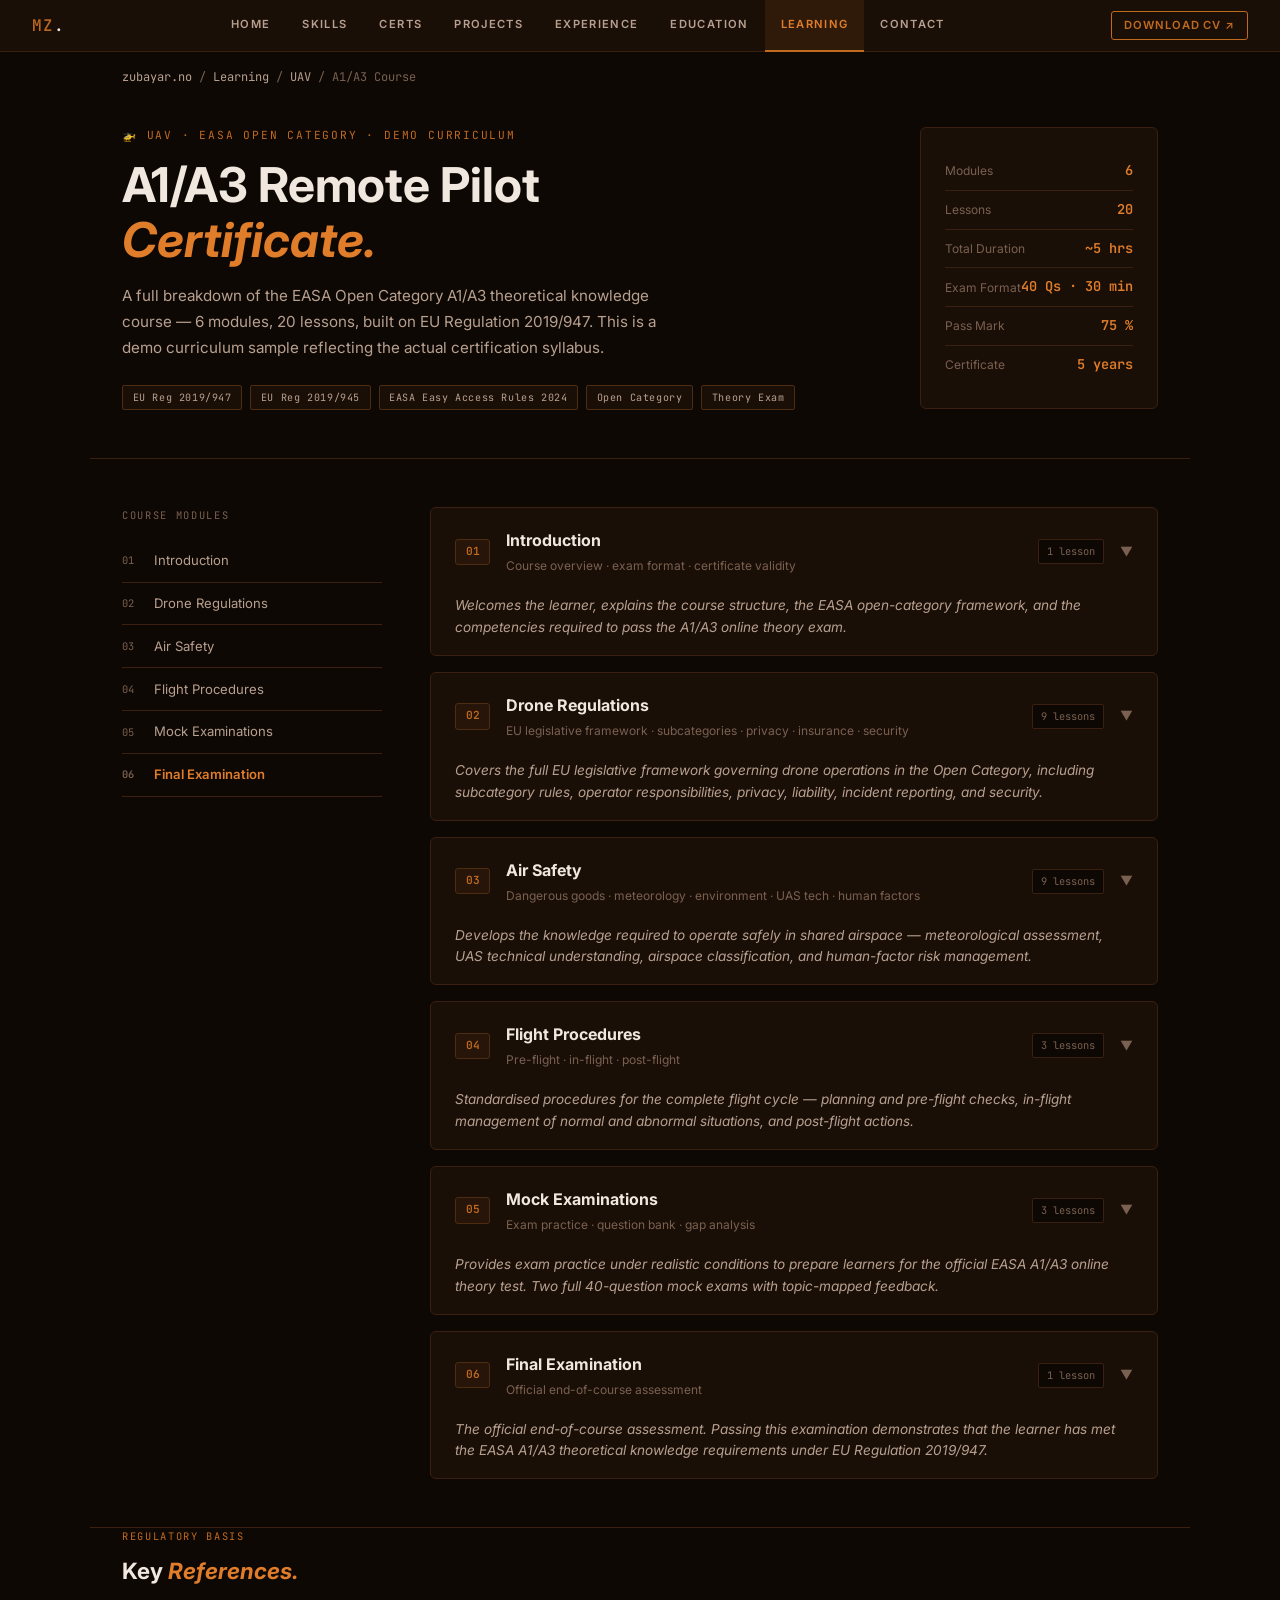
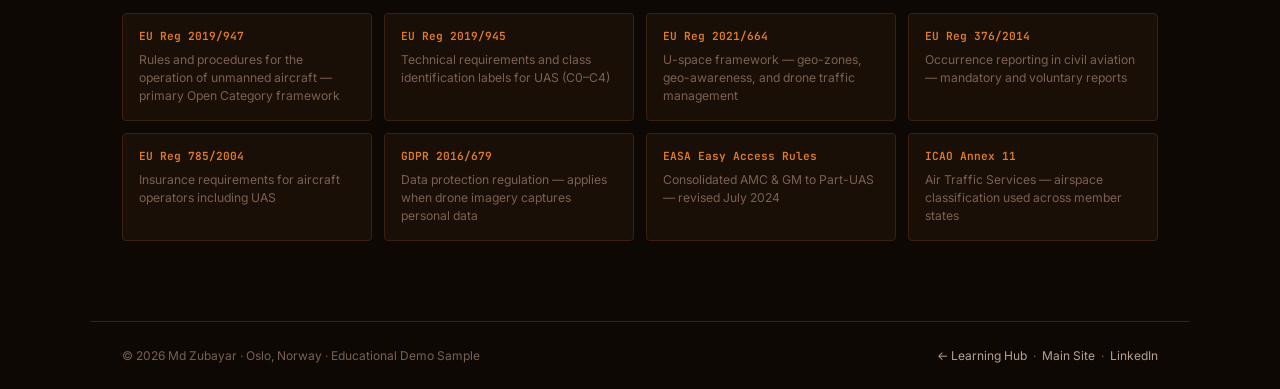
==== learning/uav/a1-a3.html @ a2f6da01 "Add Learning section with EASA A1/A3 UAV curriculum - learning/index.html: Learning hub with UAV, Si" ====
<!DOCTYPE html>
<html lang="en">
<head>
  <meta charset="UTF-8" />
  <meta name="viewport" content="width=device-width, initial-scale=1.0" />
  <title>EASA A1/A3 Course — UAV Learning | Md Zubayar</title>
  <meta name="description" content="Full EASA Open Category A1/A3 Remote Pilot Certificate course curriculum — 6 modules, 20 lessons, based on EU Regulation 2019/947." />
  <link rel="preconnect" href="https://fonts.googleapis.com" />
  <link rel="preconnect" href="https://fonts.gstatic.com" crossorigin />
  <link href="https://fonts.googleapis.com/css2?family=Inter:wght@300;400;500;600;700&family=JetBrains+Mono:wght@400;500&display=swap" rel="stylesheet" />
  <style>
    *, *::before, *::after { box-sizing: border-box; margin: 0; padding: 0; }
    :root {
      --bg:        #0e0804;
      --bg2:       #1a0f07;
      --bg3:       #261508;
      --border:    #3a2010;
      --border2:   #4d2c12;
      --accent:    #c06a20;
      --accent2:   #e07d2a;
      --accent3:   #f0a050;
      --text:      #f0e8df;
      --text2:     #b8a090;
      --text3:     #7a6050;
      --green:     #5a9a5a;
      --blue:      #4a80c0;
      --mono:      'JetBrains Mono', monospace;
      --sans:      'Inter', sans-serif;
    }
    html { scroll-behavior: smooth; }
    body { font-family: var(--sans); background: var(--bg); color: var(--text); line-height: 1.6; -webkit-font-smoothing: antialiased; }
    a { color: inherit; text-decoration: none; }
    ::-webkit-scrollbar { width: 6px; }
    ::-webkit-scrollbar-track { background: var(--bg); }
    ::-webkit-scrollbar-thumb { background: var(--border2); border-radius: 3px; }

    /* ── Nav ── */
    nav {
      position: sticky; top: 0; z-index: 100;
      background: var(--bg2); border-bottom: 1px solid var(--border);
      display: flex; align-items: center; justify-content: space-between;
      padding: 0 2rem; height: 52px;
    }
    .nav-logo { font-family: var(--mono); font-weight: 500; font-size: 1rem; color: var(--text); letter-spacing: 0.05em; }
    .nav-logo span { color: var(--accent); }
    .nav-links { display: flex; gap: 0; list-style: none; height: 100%; }
    .nav-links a {
      display: flex; align-items: center; height: 52px; padding: 0 1rem;
      font-size: 0.7rem; font-weight: 600; letter-spacing: 0.12em; text-transform: uppercase;
      color: var(--text2); border-bottom: 2px solid transparent;
      transition: color .2s, border-color .2s, background .2s;
    }
    .nav-links a:hover { color: var(--text); background: var(--bg3); }
    .nav-links a.active { color: var(--accent2); background: rgba(192,106,32,.12); border-bottom-color: var(--accent); }
    .nav-cv {
      font-size: 0.7rem; font-weight: 600; letter-spacing: 0.08em; text-transform: uppercase;
      color: var(--accent); border: 1px solid var(--accent); padding: 0.3rem 0.75rem; border-radius: 3px;
      transition: background .2s, color .2s;
    }
    .nav-cv:hover { background: var(--accent); color: var(--bg); }

    /* ── Breadcrumb ── */
    .breadcrumb {
      max-width: 1100px; margin: 0 auto;
      padding: 1rem 2rem 0;
      font-size: 0.75rem; color: var(--text3);
      font-family: var(--mono);
    }
    .breadcrumb a { color: var(--text2); transition: color .2s; }
    .breadcrumb a:hover { color: var(--accent2); }
    .breadcrumb span { color: var(--text3); }

    /* ── Hero ── */
    .hero {
      max-width: 1100px; margin: 0 auto;
      padding: 2.5rem 2rem 3rem;
      display: grid; grid-template-columns: 1fr auto; gap: 2rem; align-items: start;
    }
    @media (max-width: 720px) { .hero { grid-template-columns: 1fr; } }
    .hero-eyebrow {
      font-family: var(--mono); font-size: 0.7rem; letter-spacing: 0.16em;
      text-transform: uppercase; color: var(--accent); margin-bottom: 0.75rem;
    }
    .hero h1 {
      font-size: clamp(1.8rem, 4vw, 3rem); font-weight: 700; line-height: 1.15;
      color: var(--text); margin-bottom: 1rem;
    }
    .hero h1 em { font-style: italic; color: var(--accent2); }
    .hero-desc { font-size: 0.95rem; color: var(--text2); line-height: 1.7; max-width: 540px; margin-bottom: 1.5rem; }
    .hero-chips { display: flex; flex-wrap: wrap; gap: 0.5rem; }
    .chip {
      font-family: var(--mono); font-size: 0.63rem; letter-spacing: 0.06em;
      padding: 0.22rem 0.6rem; border-radius: 2px;
      border: 1px solid var(--border2); color: var(--text2); background: var(--bg2);
    }

    /* Stats card */
    .stats-card {
      background: var(--bg2); border: 1px solid var(--border);
      border-radius: 6px; padding: 1.5rem;
      min-width: 200px;
    }
    .stat-row { display: flex; justify-content: space-between; align-items: center; padding: 0.5rem 0; border-bottom: 1px solid var(--border); }
    .stat-row:last-child { border-bottom: none; }
    .stat-label { font-size: 0.75rem; color: var(--text3); }
    .stat-val { font-family: var(--mono); font-size: 0.85rem; font-weight: 600; color: var(--accent2); }

    /* ── Divider ── */
    .divider { max-width: 1100px; margin: 0 auto; height: 1px; background: var(--border); }

    /* ── Layout ── */
    .page-body {
      max-width: 1100px; margin: 0 auto;
      padding: 3rem 2rem;
      display: grid; grid-template-columns: 260px 1fr; gap: 3rem; align-items: start;
    }
    @media (max-width: 900px) { .page-body { grid-template-columns: 1fr; } }

    /* ── Sidebar ── */
    .sidebar { position: sticky; top: 70px; }
    .sidebar-title { font-family: var(--mono); font-size: 0.65rem; letter-spacing: 0.16em; text-transform: uppercase; color: var(--text3); margin-bottom: 1rem; }
    .sidebar-nav { list-style: none; }
    .sidebar-nav li { border-bottom: 1px solid var(--border); }
    .sidebar-nav a {
      display: flex; align-items: center; gap: 0.6rem;
      padding: 0.65rem 0; font-size: 0.82rem; color: var(--text2);
      transition: color .2s; cursor: pointer;
    }
    .sidebar-nav a:hover, .sidebar-nav a.active { color: var(--accent2); }
    .sidebar-nav a.active { font-weight: 600; }
    .sidebar-num { font-family: var(--mono); font-size: 0.65rem; color: var(--text3); min-width: 1.4rem; }

    /* ── Main content ── */
    .module-list { display: flex; flex-direction: column; gap: 1rem; }

    /* Module accordion */
    .module {
      background: var(--bg2); border: 1px solid var(--border); border-radius: 6px; overflow: hidden;
    }
    .module-header {
      display: flex; align-items: center; gap: 1rem;
      padding: 1.25rem 1.5rem; cursor: pointer;
      transition: background .2s;
      user-select: none;
    }
    .module-header:hover { background: var(--bg3); }
    .module-num {
      font-family: var(--mono); font-size: 0.7rem; font-weight: 600;
      background: var(--bg3); border: 1px solid var(--border2);
      color: var(--accent); padding: 0.2rem 0.5rem; border-radius: 3px; min-width: 2.2rem; text-align: center;
    }
    .module-title-wrap { flex: 1; }
    .module-title { font-size: 1rem; font-weight: 700; color: var(--text); }
    .module-sub { font-size: 0.75rem; color: var(--text3); margin-top: 0.15rem; }
    .module-lesson-count {
      font-family: var(--mono); font-size: 0.65rem; color: var(--text3);
      background: var(--bg); border: 1px solid var(--border); padding: 0.2rem 0.5rem; border-radius: 2px;
    }
    .module-chevron {
      font-size: 0.8rem; color: var(--text3); transition: transform .3s; flex-shrink: 0;
    }
    .module.open .module-chevron { transform: rotate(180deg); }

    .module-overview {
      padding: 0 1.5rem 1rem;
      font-size: 0.85rem; color: var(--text2); line-height: 1.6;
      font-style: italic;
    }

    /* Lesson list inside module */
    .lessons { display: none; flex-direction: column; gap: 0; }
    .module.open .lessons { display: flex; }

    .lesson {
      border-top: 1px solid var(--border);
      cursor: pointer;
    }
    .lesson-header {
      display: flex; align-items: center; gap: 1rem;
      padding: 0.9rem 1.5rem; transition: background .2s;
    }
    .lesson-header:hover { background: var(--bg3); }
    .lesson-num { font-family: var(--mono); font-size: 0.7rem; color: var(--text3); min-width: 2.5rem; }
    .lesson-title-wrap { flex: 1; }
    .lesson-title { font-size: 0.9rem; font-weight: 600; color: var(--text); }
    .lesson-type { font-size: 0.72rem; color: var(--text3); margin-top: 0.1rem; }
    .lesson-dur { font-family: var(--mono); font-size: 0.7rem; color: var(--text3); }
    .lesson-chevron { font-size: 0.7rem; color: var(--text3); transition: transform .3s; }
    .lesson.open .lesson-chevron { transform: rotate(180deg); }

    /* Lesson detail panel */
    .lesson-detail { display: none; padding: 0 1.5rem 1.25rem 5rem; background: var(--bg); }
    .lesson.open .lesson-detail { display: block; }

    .detail-grid { display: grid; grid-template-columns: 1fr 1fr; gap: 1rem; }
    @media (max-width: 620px) { .detail-grid { grid-template-columns: 1fr; } }

    .detail-block {
      background: var(--bg2); border: 1px solid var(--border); border-radius: 4px; padding: 1rem 1.25rem;
    }
    .detail-block.full { grid-column: 1 / -1; }
    .detail-label {
      font-family: var(--mono); font-size: 0.63rem; letter-spacing: 0.12em; text-transform: uppercase;
      color: var(--accent); margin-bottom: 0.6rem;
    }
    .detail-block ul { list-style: none; padding: 0; }
    .detail-block ul li {
      font-size: 0.82rem; color: var(--text2); padding: 0.2rem 0;
      padding-left: 0.9rem; position: relative;
    }
    .detail-block ul li::before { content: '›'; position: absolute; left: 0; color: var(--accent); }
    .detail-block p { font-size: 0.82rem; color: var(--text2); line-height: 1.6; }
    .detail-block .ref { font-family: var(--mono); font-size: 0.72rem; color: var(--text3); line-height: 1.5; }
    .note-block {
      background: rgba(192,106,32,.07); border: 1px solid rgba(192,106,32,.2);
    }
    .note-block .detail-label { color: var(--accent3); }

    /* ── Progress bar ── */
    .progress-section { padding: 2rem 2rem 0; max-width: 1100px; margin: 0 auto; }
    .prog-label { font-family: var(--mono); font-size: 0.65rem; letter-spacing: 0.12em; text-transform: uppercase; color: var(--text3); margin-bottom: 0.5rem; }
    .prog-bar { height: 3px; background: var(--border); border-radius: 2px; overflow: hidden; }
    .prog-fill { height: 100%; background: linear-gradient(90deg, var(--accent), var(--accent3)); border-radius: 2px; transition: width .4s; }

    /* ── Reg ref section ── */
    .reg-section { max-width: 1100px; margin: 0 auto; padding: 0 2rem 3rem; }
    .reg-grid { display: grid; grid-template-columns: repeat(auto-fill, minmax(220px, 1fr)); gap: 0.75rem; margin-top: 1.5rem; }
    .reg-card {
      background: var(--bg2); border: 1px solid var(--border); border-radius: 4px; padding: 0.9rem 1rem;
    }
    .reg-name { font-family: var(--mono); font-size: 0.7rem; font-weight: 600; color: var(--accent2); margin-bottom: 0.3rem; }
    .reg-desc { font-size: 0.76rem; color: var(--text3); line-height: 1.5; }

    .eyebrow { font-family: var(--mono); font-size: 0.65rem; letter-spacing: 0.16em; text-transform: uppercase; color: var(--accent); margin-bottom: 0.5rem; }
    .sec-title { font-size: 1.4rem; font-weight: 700; color: var(--text); margin-bottom: 1rem; }
    .sec-title em { font-style: italic; color: var(--accent2); }

    /* ── Footer ── */
    footer {
      border-top: 1px solid var(--border); max-width: 1100px; margin: 2rem auto 0;
      padding: 1.5rem 2rem; display: flex; align-items: center; justify-content: space-between;
      flex-wrap: wrap; gap: 0.75rem; font-size: 0.75rem; color: var(--text3);
    }
    footer a { color: var(--text2); transition: color .2s; }
    footer a:hover { color: var(--accent2); }
    @media (max-width: 720px) { .nav-links { display: none; } .page-body { padding: 2rem 1.25rem; } }
  </style>
</head>
<body>

<!-- ── Nav ── -->
<nav>
  <a href="https://zubayar.no" class="nav-logo"><span>MZ</span>.</a>
  <ul class="nav-links">
    <li><a href="https://zubayar.no/#home">Home</a></li>
    <li><a href="https://zubayar.no/#skills">Skills</a></li>
    <li><a href="https://zubayar.no/#certs">Certs</a></li>
    <li><a href="https://zubayar.no/#projects">Projects</a></li>
    <li><a href="https://zubayar.no/#experience">Experience</a></li>
    <li><a href="https://zubayar.no/#education">Education</a></li>
    <li><a href="/learning/" class="active">Learning</a></li>
    <li><a href="https://zubayar.no/#contact">Contact</a></li>
  </ul>
  <a href="https://zubayar.no/assets/docs/Muhammad_Zubayar_CV.pdf" class="nav-cv" target="_blank">Download CV ↗</a>
</nav>

<!-- ── Breadcrumb ── -->
<div class="breadcrumb">
  <a href="https://zubayar.no">zubayar.no</a>
  <span> / </span><a href="/learning/">Learning</a>
  <span> / </span><a href="/learning/uav/">UAV</a>
  <span> / A1/A3 Course</span>
</div>

<!-- ── Hero ── -->
<div class="hero">
  <div>
    <p class="hero-eyebrow">🚁 UAV · EASA Open Category · Demo Curriculum</p>
    <h1>A1/A3 Remote Pilot<br><em>Certificate.</em></h1>
    <p class="hero-desc">
      A full breakdown of the EASA Open Category A1/A3 theoretical knowledge course —
      6 modules, 20 lessons, built on EU Regulation 2019/947.
      This is a demo curriculum sample reflecting the actual certification syllabus.
    </p>
    <div class="hero-chips">
      <span class="chip">EU Reg 2019/947</span>
      <span class="chip">EU Reg 2019/945</span>
      <span class="chip">EASA Easy Access Rules 2024</span>
      <span class="chip">Open Category</span>
      <span class="chip">Theory Exam</span>
    </div>
  </div>
  <div class="stats-card">
    <div class="stat-row"><span class="stat-label">Modules</span><span class="stat-val">6</span></div>
    <div class="stat-row"><span class="stat-label">Lessons</span><span class="stat-val">20</span></div>
    <div class="stat-row"><span class="stat-label">Total Duration</span><span class="stat-val">~5 hrs</span></div>
    <div class="stat-row"><span class="stat-label">Exam Format</span><span class="stat-val">40 Qs · 30 min</span></div>
    <div class="stat-row"><span class="stat-label">Pass Mark</span><span class="stat-val">75 %</span></div>
    <div class="stat-row"><span class="stat-label">Certificate</span><span class="stat-val">5 years</span></div>
  </div>
</div>

<div class="divider"></div>

<!-- ── Body ── -->
<div class="page-body">

  <!-- Sidebar -->
  <aside class="sidebar">
    <p class="sidebar-title">Course Modules</p>
    <ul class="sidebar-nav" id="sidebarNav">
      <li><a onclick="scrollToModule('m1')"><span class="sidebar-num">01</span>Introduction</a></li>
      <li><a onclick="scrollToModule('m2')"><span class="sidebar-num">02</span>Drone Regulations</a></li>
      <li><a onclick="scrollToModule('m3')"><span class="sidebar-num">03</span>Air Safety</a></li>
      <li><a onclick="scrollToModule('m4')"><span class="sidebar-num">04</span>Flight Procedures</a></li>
      <li><a onclick="scrollToModule('m5')"><span class="sidebar-num">05</span>Mock Examinations</a></li>
      <li><a onclick="scrollToModule('m6')"><span class="sidebar-num">06</span>Final Examination</a></li>
    </ul>
  </aside>

  <!-- Main -->
  <main>
    <div class="module-list" id="moduleList">

      <!-- ── Module 1 ── -->
      <div class="module" id="m1">
        <div class="module-header" onclick="toggleModule(this)">
          <span class="module-num">01</span>
          <div class="module-title-wrap">
            <div class="module-title">Introduction</div>
            <div class="module-sub">Course overview · exam format · certificate validity</div>
          </div>
          <span class="module-lesson-count">1 lesson</span>
          <span class="module-chevron">▼</span>
        </div>
        <p class="module-overview">Welcomes the learner, explains the course structure, the EASA open-category framework, and the competencies required to pass the A1/A3 online theory exam.</p>
        <div class="lessons">
          <!-- Lesson 1.1 -->
          <div class="lesson">
            <div class="lesson-header" onclick="toggleLesson(this)">
              <span class="lesson-num">1.1</span>
              <div class="lesson-title-wrap">
                <div class="lesson-title">Welcome &amp; Course Overview</div>
                <div class="lesson-type">Video Lecture</div>
              </div>
              <span class="lesson-dur">~4 min</span>
              <span class="lesson-chevron">▼</span>
            </div>
            <div class="lesson-detail">
              <div class="detail-grid">
                <div class="detail-block">
                  <p class="detail-label">Learning Objectives</p>
                  <ul>
                    <li>Understand the purpose and scope of the EASA A1/A3 certificate</li>
                    <li>Navigate the course structure and know what to expect in each module</li>
                    <li>Identify the final online theory exam requirements (minimum 75% pass mark)</li>
                  </ul>
                </div>
                <div class="detail-block">
                  <p class="detail-label">Key Topics</p>
                  <ul>
                    <li>What is EASA and why does it regulate drones?</li>
                    <li>The three UAS operation categories: Open, Specific, Certified</li>
                    <li>Where the A1/A3 certificate fits within the Open Category</li>
                    <li>Exam format: 40 MCQ, 30 min, 75% required</li>
                    <li>Certificate validity: 5 years</li>
                  </ul>
                </div>
                <div class="detail-block full">
                  <p class="detail-label">EASA Reference</p>
                  <p class="ref">EU Regulation 2019/947 – Part UAS.OPEN.020 · EASA Easy Access Rules for UAS (Rev. July 2024)</p>
                </div>
                <div class="detail-block note-block full">
                  <p class="detail-label">Instructor Notes</p>
                  <p>Keep this segment motivational. Remind students that the exam is online and self-paced. Encourage them to attempt the mock exams before the final.</p>
                </div>
              </div>
            </div>
          </div>
        </div>
      </div>

      <!-- ── Module 2 ── -->
      <div class="module" id="m2">
        <div class="module-header" onclick="toggleModule(this)">
          <span class="module-num">02</span>
          <div class="module-title-wrap">
            <div class="module-title">Drone Regulations</div>
            <div class="module-sub">EU legislative framework · subcategories · privacy · insurance · security</div>
          </div>
          <span class="module-lesson-count">9 lessons</span>
          <span class="module-chevron">▼</span>
        </div>
        <p class="module-overview">Covers the full EU legislative framework governing drone operations in the Open Category, including subcategory rules, operator responsibilities, privacy, liability, incident reporting, and security.</p>
        <div class="lessons">

          <div class="lesson">
            <div class="lesson-header" onclick="toggleLesson(this)">
              <span class="lesson-num">2.1</span>
              <div class="lesson-title-wrap"><div class="lesson-title">Creation of Regulations</div><div class="lesson-type">Video Lecture</div></div>
              <span class="lesson-dur">~5 min</span><span class="lesson-chevron">▼</span>
            </div>
            <div class="lesson-detail">
              <div class="detail-grid">
                <div class="detail-block"><p class="detail-label">Learning Objectives</p><ul><li>Explain why a harmonised EU drone regulatory framework was introduced</li><li>Identify the primary regulations and their entry-into-force dates</li><li>Distinguish between EU-level regulation and national NAA rules</li></ul></div>
                <div class="detail-block"><p class="detail-label">Key Topics</p><ul><li>History of drone incidents that prompted EASA regulation</li><li>EU Regulation 2019/947 (operations) and 2019/945 (class marks)</li><li>Transition periods and the 2024 applicable requirements update</li><li>Role of National Competent Authorities</li><li>Key definitions: UAS, UA, remote pilot, operator</li></ul></div>
                <div class="detail-block full"><p class="detail-label">EASA Reference</p><p class="ref">EU Reg 2019/947 Art. 1–3 · EU Reg 2019/945 Art. 1–4 · EASA Easy Access Rules (July 2024)</p></div>
                <div class="detail-block note-block full"><p class="detail-label">Instructor Notes</p><p>Use a timeline graphic to illustrate the regulatory milestones from 2019 to 2024. Clarify that member states may add stricter local rules on top of EASA minimums.</p></div>
              </div>
            </div>
          </div>

          <div class="lesson">
            <div class="lesson-header" onclick="toggleLesson(this)">
              <span class="lesson-num">2.2</span>
              <div class="lesson-title-wrap"><div class="lesson-title">Open Category &amp; Subcategories</div><div class="lesson-type">Video Lecture + Interactive Quiz</div></div>
              <span class="lesson-dur">~11 min</span><span class="lesson-chevron">▼</span>
            </div>
            <div class="lesson-detail">
              <div class="detail-grid">
                <div class="detail-block"><p class="detail-label">Learning Objectives</p><ul><li>Define the Open Category and state its max weight and altitude limits</li><li>Differentiate between subcategories A1, A2, and A3</li><li>Match UAS class marks (C0–C4) to each subcategory</li></ul></div>
                <div class="detail-block"><p class="detail-label">Key Topics</p><ul><li>MTOM ≤ 25 kg · altitude ≤ 120 m AGL</li><li>VLOS requirement (~500 m horizontal)</li><li>A1: C0/C1 — may overfly uninvolved persons</li><li>A2: C2 — 30 m (or 5 m low-speed) from people</li><li>A3: C2/C3/C4 — ≥150 m from populated areas</li><li>Legacy & privately built aircraft rules</li><li>Operator registration requirements</li></ul></div>
                <div class="detail-block full"><p class="detail-label">EASA Reference</p><p class="ref">EU Reg 2019/947 – UAS.OPEN.010, .020, .030, .040 · EU Reg 2019/945 Annexes</p></div>
                <div class="detail-block note-block full"><p class="detail-label">Instructor Notes</p><p>Most examined topic. Use a decision-tree diagram for subcategory selection. Include scenario-based quiz questions. Learners often confuse subcategory with class mark — address directly.</p></div>
              </div>
            </div>
          </div>

          <div class="lesson">
            <div class="lesson-header" onclick="toggleLesson(this)">
              <span class="lesson-num">2.3</span>
              <div class="lesson-title-wrap"><div class="lesson-title">Aircraft Without Class Marking</div><div class="lesson-type">Video Lecture</div></div>
              <span class="lesson-dur">~2 min</span><span class="lesson-chevron">▼</span>
            </div>
            <div class="lesson-detail">
              <div class="detail-grid">
                <div class="detail-block"><p class="detail-label">Key Topics</p><ul><li>Legacy (grandfathered) aircraft: purchased before 1 Jan 2024</li><li>Privately built UAS rules by weight</li><li>No CE class mark required — but operational conditions still apply</li><li>Compliance declaration via national registration portal</li></ul></div>
                <div class="detail-block note-block"><p class="detail-label">Instructor Notes</p><p>Many learners own a legacy drone. Clarify these aircraft are fully legal but the pilot must know which subcategory conditions apply by weight.</p></div>
              </div>
            </div>
          </div>

          <div class="lesson">
            <div class="lesson-header" onclick="toggleLesson(this)">
              <span class="lesson-num">2.4</span>
              <div class="lesson-title-wrap"><div class="lesson-title">Open A1 &amp; A3 Requirements in Detail</div><div class="lesson-type">Reference Summary</div></div>
              <span class="lesson-dur">~1 min</span><span class="lesson-chevron">▼</span>
            </div>
            <div class="lesson-detail">
              <div class="detail-grid">
                <div class="detail-block"><p class="detail-label">Key Topics</p><ul><li>A1: may overfly uninvolved persons — never over assemblies</li><li>A3: 150 m safe distance from built-up areas</li><li>Minimum age: 16 years (12 with supervision in some states)</li><li>Online A1/A3 training + theory exam mandatory</li><li>Operator registration + registration number displayed on drone</li></ul></div>
                <div class="detail-block note-block"><p class="detail-label">Instructor Notes</p><p>Summarise as a quick-reference checklist. Clarify 'operator registration' vs 'drone registration' — a common source of confusion.</p></div>
              </div>
            </div>
          </div>

          <div class="lesson">
            <div class="lesson-header" onclick="toggleLesson(this)">
              <span class="lesson-num">2.5</span>
              <div class="lesson-title-wrap"><div class="lesson-title">Responsibilities of Remote Pilot &amp; Operator</div><div class="lesson-type">Video Lecture</div></div>
              <span class="lesson-dur">~7 min</span><span class="lesson-chevron">▼</span>
            </div>
            <div class="lesson-detail">
              <div class="detail-grid">
                <div class="detail-block"><p class="detail-label">Learning Objectives</p><ul><li>Distinguish operator responsibilities from remote pilot responsibilities</li><li>List pre-flight and in-flight obligations from the regulation</li><li>Identify what constitutes a lawful refusal to fly</li></ul></div>
                <div class="detail-block"><p class="detail-label">Key Topics</p><ul><li>Operator: registration, insurance, SOPs, geo-awareness</li><li>Remote pilot: fitness, manual familiarity, pre-flight checks, VLOS</li><li>Duty of care to uninvolved persons and property</li><li>No flying under alcohol or psychoactive substances</li><li>Right and duty to abandon an unsafe flight</li></ul></div>
                <div class="detail-block full"><p class="detail-label">EASA Reference</p><p class="ref">EU Reg 2019/947 – UAS.OPEN.060, UAS.OPEN.070 · AMC1 UAS.OPEN.060</p></div>
                <div class="detail-block note-block full"><p class="detail-label">Instructor Notes</p><p>Use real-world vignette scenarios. Ask: 'You arrive on site and a temporary restriction has just been issued — what do you do?' Reinforce the pilot's authority to refuse unsafe flights.</p></div>
              </div>
            </div>
          </div>

          <div class="lesson">
            <div class="lesson-header" onclick="toggleLesson(this)">
              <span class="lesson-num">2.6</span>
              <div class="lesson-title-wrap"><div class="lesson-title">Privacy &amp; Data Protection</div><div class="lesson-type">Video Lecture</div></div>
              <span class="lesson-dur">~4 min</span><span class="lesson-chevron">▼</span>
            </div>
            <div class="lesson-detail">
              <div class="detail-grid">
                <div class="detail-block"><p class="detail-label">Key Topics</p><ul><li>GDPR applicability to aerial imaging (faces, plates, properties)</li><li>Lawful basis: consent, legitimate interest, public task</li><li>Privacy by design: minimise, encrypt, delete</li><li>Data subject rights: access, erasure</li><li>National variations and DPA guidance</li></ul></div>
                <div class="detail-block note-block"><p class="detail-label">Instructor Notes</p><p>Provide a practical checklist: inform → minimise → secure → delete. Use a relatable scenario (wedding photographer drone). GDPR fines are real.</p></div>
              </div>
            </div>
          </div>

          <div class="lesson">
            <div class="lesson-header" onclick="toggleLesson(this)">
              <span class="lesson-num">2.7</span>
              <div class="lesson-title-wrap"><div class="lesson-title">Liability &amp; Insurance</div><div class="lesson-type">Reference Summary</div></div>
              <span class="lesson-dur">~1 min</span><span class="lesson-chevron">▼</span>
            </div>
            <div class="lesson-detail">
              <div class="detail-grid">
                <div class="detail-block"><p class="detail-label">Key Topics</p><ul><li>EU Reg 785/2004: third-party liability mandatory for operators</li><li>Cover: bodily injury, property damage</li><li>Minimum cover varies by MTOM</li><li>Household/contents insurance rarely covers drone liability</li></ul></div>
                <div class="detail-block note-block"><p class="detail-label">Instructor Notes</p><p>Stress that most recreational pilots underestimate this requirement. A specialist drone insurance policy is typically needed.</p></div>
              </div>
            </div>
          </div>

          <div class="lesson">
            <div class="lesson-header" onclick="toggleLesson(this)">
              <span class="lesson-num">2.8</span>
              <div class="lesson-title-wrap"><div class="lesson-title">Incident &amp; Accident Reporting</div><div class="lesson-type">Video Lecture</div></div>
              <span class="lesson-dur">~2 min</span><span class="lesson-chevron">▼</span>
            </div>
            <div class="lesson-detail">
              <div class="detail-grid">
                <div class="detail-block"><p class="detail-label">Key Topics</p><ul><li>EU Reg 376/2014: mandatory vs voluntary occurrence reports</li><li>Accidents: report to NAA within 72 hours</li><li>Voluntary near-miss reporting and just-culture principles</li><li>ECCAIRS database and safety lessons sharing</li></ul></div>
                <div class="detail-block note-block"><p class="detail-label">Instructor Notes</p><p>Reassure students: voluntary reporting is protected by just-culture. Show the national reporting portal URL for the learner's country.</p></div>
              </div>
            </div>
          </div>

          <div class="lesson">
            <div class="lesson-header" onclick="toggleLesson(this)">
              <span class="lesson-num">2.9</span>
              <div class="lesson-title-wrap"><div class="lesson-title">Security</div><div class="lesson-type">Video Lecture</div></div>
              <span class="lesson-dur">~2 min</span><span class="lesson-chevron">▼</span>
            </div>
            <div class="lesson-detail">
              <div class="detail-grid">
                <div class="detail-block"><p class="detail-label">Key Topics</p><ul><li>Drone misuse risks: surveillance, contraband, airspace collision</li><li>Remote ID broadcast requirement</li><li>Geo-awareness and geo-fencing compliance</li><li>Sensitive areas: airports, military, critical infrastructure</li><li>Reporting suspicious use of drones</li></ul></div>
                <div class="detail-block note-block"><p class="detail-label">Instructor Notes</p><p>Link to the liability lesson: a stolen drone used maliciously can still expose the registered operator to legal risk.</p></div>
              </div>
            </div>
          </div>

        </div><!-- /lessons -->
      </div><!-- /module 2 -->

      <!-- ── Module 3 ── -->
      <div class="module" id="m3">
        <div class="module-header" onclick="toggleModule(this)">
          <span class="module-num">03</span>
          <div class="module-title-wrap">
            <div class="module-title">Air Safety</div>
            <div class="module-sub">Dangerous goods · meteorology · environment · UAS tech · human factors</div>
          </div>
          <span class="module-lesson-count">9 lessons</span>
          <span class="module-chevron">▼</span>
        </div>
        <p class="module-overview">Develops the knowledge required to operate safely in shared airspace — meteorological assessment, UAS technical understanding, airspace classification, and human-factor risk management.</p>
        <div class="lessons">

          <div class="lesson"><div class="lesson-header" onclick="toggleLesson(this)"><span class="lesson-num">3.1</span><div class="lesson-title-wrap"><div class="lesson-title">Dangerous Goods</div><div class="lesson-type">Video Lecture</div></div><span class="lesson-dur">~3 min</span><span class="lesson-chevron">▼</span></div>
          <div class="lesson-detail"><div class="detail-grid"><div class="detail-block"><p class="detail-label">Key Topics</p><ul><li>ICAO Dangerous Goods: LiPo as Class 9 hazmat</li><li>Safe storage voltage (3.8 V/cell), thermal runaway risks</li><li>Transport rules: hand-luggage LiPo limits on aircraft</li><li>Payload considerations: sprayers, drop systems</li><li>Disposal: approved recycling centres only</li></ul></div><div class="detail-block note-block"><p class="detail-label">Instructor Notes</p><p>Use a LiPo fire video to reinforce safe handling. Provide a battery storage checklist as a downloadable resource.</p></div></div></div></div>

          <div class="lesson"><div class="lesson-header" onclick="toggleLesson(this)"><span class="lesson-num">3.2</span><div class="lesson-title-wrap"><div class="lesson-title">Meteorology for Drone Pilots</div><div class="lesson-type">Video Lecture + Quiz</div></div><span class="lesson-dur">~10 min</span><span class="lesson-chevron">▼</span></div>
          <div class="lesson-detail"><div class="detail-grid"><div class="detail-block"><p class="detail-label">Learning Objectives</p><ul><li>Read a basic weather forecast and assess its flight implications</li><li>Identify meteorological hazards that ground a flight</li><li>Interpret wind speed using the Beaufort scale</li></ul></div><div class="detail-block"><p class="detail-label">Key Topics</p><ul><li>Wind: speed, gusts, wind shear, turbulence</li><li>Beaufort scale (consumer drones: Beaufort 4–5 max)</li><li>Temperature effects on battery (below 0 °C / above 40 °C)</li><li>Fog, mist, cloud ceilings and VLOS reduction</li><li>Density altitude: high temp + high altitude = reduced lift</li><li>Micro-weather: urban canyons, coastal thermals</li><li>Sources: METAR, TAF, UAV Forecast, Windy</li></ul></div><div class="detail-block note-block full"><p class="detail-label">Instructor Notes</p><p>Heavily examined area. Use animated weather maps. Include a METAR interpretation exercise for go/no-go decision. Mention seasonal hazards: frost, summer convection.</p></div></div></div></div>

          <div class="lesson"><div class="lesson-header" onclick="toggleLesson(this)"><span class="lesson-num">3.3</span><div class="lesson-title-wrap"><div class="lesson-title">Environment &amp; Nature</div><div class="lesson-type">Video Lecture</div></div><span class="lesson-dur">~7 min</span><span class="lesson-chevron">▼</span></div>
          <div class="lesson-detail"><div class="detail-grid"><div class="detail-block"><p class="detail-label">Key Topics</p><ul><li>Wildlife disturbance: nesting birds, marine mammals, livestock</li><li>Protected areas: Natura 2000, national parks, SSSI</li><li>Noise pollution and community impact</li><li>Leave No Trace principles for drone pilots</li><li>Positive environmental uses: surveys, disaster response</li></ul></div><div class="detail-block note-block"><p class="detail-label">Instructor Notes</p><p>Balance restrictions with positive environmental use cases. Encourage pre-flight research on local nature designations.</p></div></div></div></div>

          <div class="lesson"><div class="lesson-header" onclick="toggleLesson(this)"><span class="lesson-num">3.4</span><div class="lesson-title-wrap"><div class="lesson-title">UAS Technical Knowledge – Part 1: Aircraft Systems</div><div class="lesson-type">Video Lecture</div></div><span class="lesson-dur">~10 min</span><span class="lesson-chevron">▼</span></div>
          <div class="lesson-detail"><div class="detail-grid"><div class="detail-block"><p class="detail-label">Key Topics</p><ul><li>Multirotor configurations: quad/hex/octo and redundancy</li><li>ESCs, brushless motors, propellers</li><li>Flight controller: IMU, barometer, GPS, magnetometer</li><li>GNSS: GPS, GLONASS, BeiDou — multipath errors</li><li>RTH and failsafe behaviours</li></ul></div><div class="detail-block note-block"><p class="detail-label">Instructor Notes</p><p>Use an exploded-view diagram of a consumer multirotor. Link sensor knowledge to pre-flight checks (compass calibration, GPS lock count).</p></div></div></div></div>

          <div class="lesson"><div class="lesson-header" onclick="toggleLesson(this)"><span class="lesson-num">3.5</span><div class="lesson-title-wrap"><div class="lesson-title">UAS Technical Knowledge – Part 2: Power &amp; Communication</div><div class="lesson-type">Video Lecture</div></div><span class="lesson-dur">~11 min</span><span class="lesson-chevron">▼</span></div>
          <div class="lesson-detail"><div class="detail-grid"><div class="detail-block"><p class="detail-label">Key Topics</p><ul><li>LiPo: cell voltage, capacity (mAh), C-rating</li><li>SoC vs SoH · cycle counting · temperature management</li><li>Safe battery level for RTH: ~30 % SoC</li><li>RC link: 2.4 GHz / 5.8 GHz, interference sources</li><li>Signal loss failsafe: RTH, hover, or land</li><li>Electromagnetic interference near power infrastructure</li></ul></div><div class="detail-block note-block"><p class="detail-label">Instructor Notes</p><p>Demonstrate a battery voltage checker. Provide a battery log template. Flying with a degraded battery is a common cause of flyaways.</p></div></div></div></div>

          <div class="lesson"><div class="lesson-header" onclick="toggleLesson(this)"><span class="lesson-num">3.6</span><div class="lesson-title-wrap"><div class="lesson-title">UAS Technical Knowledge – Part 3: Performance &amp; Limitations</div><div class="lesson-type">Video Lecture + Quiz</div></div><span class="lesson-dur">~12 min</span><span class="lesson-chevron">▼</span></div>
          <div class="lesson-detail"><div class="detail-grid"><div class="detail-block"><p class="detail-label">Key Topics</p><ul><li>Payload and wind effects on endurance</li><li>Cold reduces battery capacity by up to 30 %</li><li>Obstacle avoidance: ultrasonic, stereo vision, ToF — blind spots</li><li>Maintenance: propeller inspection, motor bearings, firmware</li><li>End-of-life indicators: cracks, vibration, swelling</li></ul></div><div class="detail-block note-block"><p class="detail-label">Instructor Notes</p><p>Worked example: 30 min rated drone, 2 °C, 20 km/h headwind, gimbal payload — what is the realistic endurance? Walk through the calculation step-by-step.</p></div></div></div></div>

          <div class="lesson"><div class="lesson-header" onclick="toggleLesson(this)"><span class="lesson-num">3.7</span><div class="lesson-title-wrap"><div class="lesson-title">Flying Over People</div><div class="lesson-type">Video Lecture</div></div><span class="lesson-dur">~4 min</span><span class="lesson-chevron">▼</span></div>
          <div class="lesson-detail"><div class="detail-grid"><div class="detail-block"><p class="detail-label">Key Topics</p><ul><li>Definition: uninvolved person vs participant</li><li>Assembly of people: density prevents escape</li><li>A1 C0/C1: may overfly — never directly above head</li><li>A2: 30 m lateral (5 m low-speed mode)</li><li>A3: 150 m from all populated areas</li><li>Kinetic energy: KE = ½mv² — why mass and speed both matter</li></ul></div><div class="detail-block note-block"><p class="detail-label">Instructor Notes</p><p>Use kinetic energy figures: a 250 g drone at 10 m/s carries ~12.5 J — comparable to a cricket ball. Subcategory choice must reflect the environment before take-off.</p></div></div></div></div>

          <div class="lesson"><div class="lesson-header" onclick="toggleLesson(this)"><span class="lesson-num">3.8</span><div class="lesson-title-wrap"><div class="lesson-title">Airspace Classification &amp; Risks</div><div class="lesson-type">Video Lecture</div></div><span class="lesson-dur">~3 min</span><span class="lesson-chevron">▼</span></div>
          <div class="lesson-detail"><div class="detail-grid"><div class="detail-block"><p class="detail-label">Key Topics</p><ul><li>ICAO airspace classes A–G</li><li>CTR, TMA, ATZ — when permission is required</li><li>Restricted, Prohibited, Danger areas — hard no-fly</li><li>NOTAMs and Temporary Restricted Areas</li><li>Geo-zones: EU Reg 2021/664 (U-space)</li><li>Apps: Drone Assist, Airmap, DJI FlySafe</li><li>Drone pilots give way to all manned aircraft</li></ul></div><div class="detail-block note-block"><p class="detail-label">Instructor Notes</p><p>Practical exercise: have students look up the airspace around their home address using a national geo-awareness tool before the next lesson.</p></div></div></div></div>

          <div class="lesson"><div class="lesson-header" onclick="toggleLesson(this)"><span class="lesson-num">3.9</span><div class="lesson-title-wrap"><div class="lesson-title">Limitations of Human Factors</div><div class="lesson-type">Video Lecture</div></div><span class="lesson-dur">~6 min</span><span class="lesson-chevron">▼</span></div>
          <div class="lesson-detail"><div class="detail-grid"><div class="detail-block"><p class="detail-label">Learning Objectives</p><ul><li>Identify human-factor threats most linked to UAS incidents</li><li>Apply IMSAFE and PAVE checklists to personal readiness</li></ul></div><div class="detail-block"><p class="detail-label">Key Topics</p><ul><li>SHELL model: Software, Hardware, Environment, Liveware</li><li>Situational awareness loss as leading incident precursor</li><li>Get-home-itis, mission pressure, fatigue, stress</li><li>IMSAFE: Illness · Medication · Stress · Alcohol · Fatigue · Emotion</li><li>PAVE: Pilot · Aircraft · enVironment · External pressures</li><li>CRM adapted for two-person drone operations</li></ul></div><div class="detail-block note-block full"><p class="detail-label">Instructor Notes</p><p>Use a short anonymised accident report to illustrate how human factors chain together. IMSAFE is frequently examined — students must recall all six items.</p></div></div></div></div>

        </div>
      </div><!-- /module 3 -->

      <!-- ── Module 4 ── -->
      <div class="module" id="m4">
        <div class="module-header" onclick="toggleModule(this)">
          <span class="module-num">04</span>
          <div class="module-title-wrap">
            <div class="module-title">Flight Procedures</div>
            <div class="module-sub">Pre-flight · in-flight · post-flight</div>
          </div>
          <span class="module-lesson-count">3 lessons</span>
          <span class="module-chevron">▼</span>
        </div>
        <p class="module-overview">Standardised procedures for the complete flight cycle — planning and pre-flight checks, in-flight management of normal and abnormal situations, and post-flight actions.</p>
        <div class="lessons">

          <div class="lesson"><div class="lesson-header" onclick="toggleLesson(this)"><span class="lesson-num">4.1</span><div class="lesson-title-wrap"><div class="lesson-title">Pre-Flight Planning &amp; Checks</div><div class="lesson-type">Video Lecture + Demonstration</div></div><span class="lesson-dur">~6 min</span><span class="lesson-chevron">▼</span></div>
          <div class="lesson-detail"><div class="detail-grid"><div class="detail-block"><p class="detail-label">Key Topics</p><ul><li>Airspace check: geo-zone, NOTAM, ATC permission if required</li><li>Weather assessment: wind, gusts, visibility, temperature</li><li>Drone inspection: propellers, motors, structural integrity</li><li>Battery check: SoC ≥ 80 %, no swelling, voltage per cell</li><li>GPS lock ≥ 8 satellites · compass calibration on new site</li><li>Emergency plan: identify landing zones, brief second crew</li><li>Documentation: operator ID displayed, certificate accessible</li></ul></div><div class="detail-block note-block"><p class="detail-label">Instructor Notes</p><p>Provide a downloadable printable pre-flight checklist PDF. Run a timed demo of a complete pre-flight in under 5 minutes to show it's practical, not burdensome.</p></div></div></div></div>

          <div class="lesson"><div class="lesson-header" onclick="toggleLesson(this)"><span class="lesson-num">4.2</span><div class="lesson-title-wrap"><div class="lesson-title">In-Flight Procedures</div><div class="lesson-type">Video Lecture</div></div><span class="lesson-dur">~9 min</span><span class="lesson-chevron">▼</span></div>
          <div class="lesson-detail"><div class="detail-grid"><div class="detail-block"><p class="detail-label">Key Topics</p><ul><li>VLOS discipline: scanning technique, sun angle, orientation cues</li><li>Altitude management: below 120 m AGL</li><li>Airspace deconfliction: immediate descent if manned aircraft detected</li><li>Signal loss: RTH activation — don't panic</li><li>Low battery: land without delay at nearest safe spot</li><li>GPS degraded / ATTI mode: manual attitude control</li><li>Compass error: land immediately — risk of fly-away</li></ul></div><div class="detail-block note-block"><p class="detail-label">Instructor Notes</p><p>Simulate signal-loss and low-battery scenarios. Reinforce: RTH altitude must be set above the tallest obstacle in the area before take-off.</p></div></div></div></div>

          <div class="lesson"><div class="lesson-header" onclick="toggleLesson(this)"><span class="lesson-num">4.3</span><div class="lesson-title-wrap"><div class="lesson-title">Post-Flight Procedures</div><div class="lesson-type">Video Lecture</div></div><span class="lesson-dur">~3 min</span><span class="lesson-chevron">▼</span></div>
          <div class="lesson-detail"><div class="detail-grid"><div class="detail-block"><p class="detail-label">Key Topics</p><ul><li>Landing: confirm motors stopped before approach</li><li>Battery: cool before charging · log cycle count</li><li>Storage charge: ~3.8 V/cell if not flying within 48 hrs</li><li>Post-flight drone inspection for damage</li><li>Flight log: date, location, duration, serial number</li><li>Charging safety: never unattended — use LiPo-safe bag</li></ul></div><div class="detail-block note-block"><p class="detail-label">Instructor Notes</p><p>Share a real case where a missed post-flight defect caused an incident on the subsequent flight. Post-flight care directly extends drone lifespan.</p></div></div></div></div>

        </div>
      </div>

      <!-- ── Module 5 ── -->
      <div class="module" id="m5">
        <div class="module-header" onclick="toggleModule(this)">
          <span class="module-num">05</span>
          <div class="module-title-wrap">
            <div class="module-title">Mock Examinations</div>
            <div class="module-sub">Exam practice · question bank · gap analysis</div>
          </div>
          <span class="module-lesson-count">3 lessons</span>
          <span class="module-chevron">▼</span>
        </div>
        <p class="module-overview">Provides exam practice under realistic conditions to prepare learners for the official EASA A1/A3 online theory test. Two full 40-question mock exams with topic-mapped feedback.</p>
        <div class="lessons">

          <div class="lesson"><div class="lesson-header" onclick="toggleLesson(this)"><span class="lesson-num">5.1</span><div class="lesson-title-wrap"><div class="lesson-title">Exam Briefing Video</div><div class="lesson-type">Video Briefing</div></div><span class="lesson-dur">~1 min</span><span class="lesson-chevron">▼</span></div>
          <div class="lesson-detail"><div class="detail-grid"><div class="detail-block"><p class="detail-label">Key Topics</p><ul><li>Format: 40 multiple-choice questions · 30 min · 75 % pass</li><li>Question domain weighting</li><li>Unlimited re-sits via national NAA portal</li><li>Certificate: 5 years validity, tied to operator registration</li><li>Strategy: read each question twice, eliminate wrong answers</li></ul></div><div class="detail-block note-block"><p class="detail-label">Instructor Notes</p><p>Keep reassuring. The exam tests applied knowledge, not pure recall. Remind students it's open to all — even if they've never touched a drone.</p></div></div></div></div>

          <div class="lesson"><div class="lesson-header" onclick="toggleLesson(this)"><span class="lesson-num">5.2</span><div class="lesson-title-wrap"><div class="lesson-title">Mock Examination 1</div><div class="lesson-type">Online Quiz (40 questions)</div></div><span class="lesson-dur">30 min</span><span class="lesson-chevron">▼</span></div>
          <div class="lesson-detail"><div class="detail-grid"><div class="detail-block"><p class="detail-label">Topic Breakdown</p><ul><li>10 Qs — Drone Regulations (subcategories, class marks)</li><li>8 Qs — Airspace &amp; NOTAMs</li><li>8 Qs — Meteorology &amp; Environment</li><li>7 Qs — UAS Technical Knowledge</li><li>4 Qs — Human Factors</li><li>3 Qs — Flight Procedures, Privacy, Insurance, Security</li></ul></div><div class="detail-block note-block"><p class="detail-label">Instructor Notes</p><p>Display score immediately with per-question feedback. Flag questions in error for the Revision Bank. Question weighting mirrors the official EASA AMC.</p></div></div></div></div>

          <div class="lesson"><div class="lesson-header" onclick="toggleLesson(this)"><span class="lesson-num">5.3</span><div class="lesson-title-wrap"><div class="lesson-title">Mock Examination 2</div><div class="lesson-type">Online Quiz (40 questions)</div></div><span class="lesson-dur">30 min</span><span class="lesson-chevron">▼</span></div>
          <div class="lesson-detail"><div class="detail-grid"><div class="detail-block"><p class="detail-label">Key Points</p><ul><li>Full syllabus — randomised from a 200+ question bank</li><li>Scenario-based questions: real operational dilemmas</li><li>Increased difficulty: edge cases and less common regulatory articles</li><li>Target: ≥ 75 % as reliable predictor of final exam readiness</li></ul></div><div class="detail-block note-block"><p class="detail-label">Instructor Notes</p><p>If a learner scores below 75 % on both mocks, generate a personalised revision plan flagging weak domains. Gate access to the Final Examination until ≥ 75 % on at least one mock.</p></div></div></div></div>

        </div>
      </div>

      <!-- ── Module 6 ── -->
      <div class="module" id="m6">
        <div class="module-header" onclick="toggleModule(this)">
          <span class="module-num">06</span>
          <div class="module-title-wrap">
            <div class="module-title">Final Examination</div>
            <div class="module-sub">Official end-of-course assessment</div>
          </div>
          <span class="module-lesson-count">1 lesson</span>
          <span class="module-chevron">▼</span>
        </div>
        <p class="module-overview">The official end-of-course assessment. Passing this examination demonstrates that the learner has met the EASA A1/A3 theoretical knowledge requirements under EU Regulation 2019/947.</p>
        <div class="lessons">

          <div class="lesson"><div class="lesson-header" onclick="toggleLesson(this)"><span class="lesson-num">6.1</span><div class="lesson-title-wrap"><div class="lesson-title">Final Examination</div><div class="lesson-type">Formal Online Examination</div></div><span class="lesson-dur">30 min</span><span class="lesson-chevron">▼</span></div>
          <div class="lesson-detail"><div class="detail-grid"><div class="detail-block"><p class="detail-label">Objectives</p><ul><li>Demonstrate competency across all EASA A1/A3 knowledge domains</li><li>Achieve minimum 75 % score for certificate issuance</li></ul></div><div class="detail-block"><p class="detail-label">Format</p><ul><li>40 questions across all course modules</li><li>Randomised question and answer order</li><li>No revision materials permitted</li><li>Immediate results on completion</li><li>Digital certificate issued upon passing</li><li>Results submitted electronically to national NAA</li></ul></div><div class="detail-block note-block full"><p class="detail-label">Instructor Notes</p><p>Verify learner identity before the exam commences. Store results securely in compliance with GDPR. Unsuccessful candidates receive a gap analysis and may re-attempt after 24 hours.</p></div></div></div></div>

        </div>
      </div>

    </div><!-- /module-list -->
  </main>
</div><!-- /page-body -->

<div class="divider"></div>

<!-- ── Regulatory References ── -->
<div class="reg-section">
  <p class="eyebrow">Regulatory basis</p>
  <h2 class="sec-title">Key <em>References.</em></h2>
  <div class="reg-grid">
    <div class="reg-card"><p class="reg-name">EU Reg 2019/947</p><p class="reg-desc">Rules and procedures for the operation of unmanned aircraft — primary Open Category framework</p></div>
    <div class="reg-card"><p class="reg-name">EU Reg 2019/945</p><p class="reg-desc">Technical requirements and class identification labels for UAS (C0–C4)</p></div>
    <div class="reg-card"><p class="reg-name">EU Reg 2021/664</p><p class="reg-desc">U-space framework — geo-zones, geo-awareness, and drone traffic management</p></div>
    <div class="reg-card"><p class="reg-name">EU Reg 376/2014</p><p class="reg-desc">Occurrence reporting in civil aviation — mandatory and voluntary reports</p></div>
    <div class="reg-card"><p class="reg-name">EU Reg 785/2004</p><p class="reg-desc">Insurance requirements for aircraft operators including UAS</p></div>
    <div class="reg-card"><p class="reg-name">GDPR 2016/679</p><p class="reg-desc">Data protection regulation — applies when drone imagery captures personal data</p></div>
    <div class="reg-card"><p class="reg-name">EASA Easy Access Rules</p><p class="reg-desc">Consolidated AMC &amp; GM to Part-UAS — revised July 2024</p></div>
    <div class="reg-card"><p class="reg-name">ICAO Annex 11</p><p class="reg-desc">Air Traffic Services — airspace classification used across member states</p></div>
  </div>
</div>

<!-- ── Footer ── -->
<footer>
  <span>© 2026 Md Zubayar · Oslo, Norway · Educational Demo Sample</span>
  <span>
    <a href="/learning/">← Learning Hub</a>
    &nbsp;·&nbsp;
    <a href="https://zubayar.no">Main Site</a>
    &nbsp;·&nbsp;
    <a href="https://linkedin.com/in/zubayar" target="_blank">LinkedIn</a>
  </span>
</footer>

<script>
  function toggleModule(header) {
    const module = header.closest('.module');
    module.classList.toggle('open');
  }
  function toggleLesson(header) {
    const lesson = header.closest('.lesson');
    lesson.classList.toggle('open');
  }
  function scrollToModule(id) {
    const el = document.getElementById(id);
    if (!el) return;
    // Open module on click from sidebar
    if (!el.classList.contains('open')) el.classList.add('open');
    const offset = 70;
    const top = el.getBoundingClientRect().top + window.scrollY - offset;
    window.scrollTo({ top, behavior: 'smooth' });
    // Highlight sidebar
    document.querySelectorAll('#sidebarNav a').forEach(a => a.classList.remove('active'));
    event.currentTarget.classList.add('active');
  }

  // Highlight active sidebar item on scroll
  const moduleEls = document.querySelectorAll('.module');
  const sideLinks = document.querySelectorAll('#sidebarNav a');
  const observer = new IntersectionObserver((entries) => {
    entries.forEach(entry => {
      if (entry.isIntersecting) {
        const idx = Array.from(moduleEls).indexOf(entry.target);
        sideLinks.forEach(l => l.classList.remove('active'));
        if (sideLinks[idx]) sideLinks[idx].classList.add('active');
      }
    });
  }, { rootMargin: '-40% 0px -50% 0px' });
  moduleEls.forEach(m => observer.observe(m));
</script>
</body>
</html>
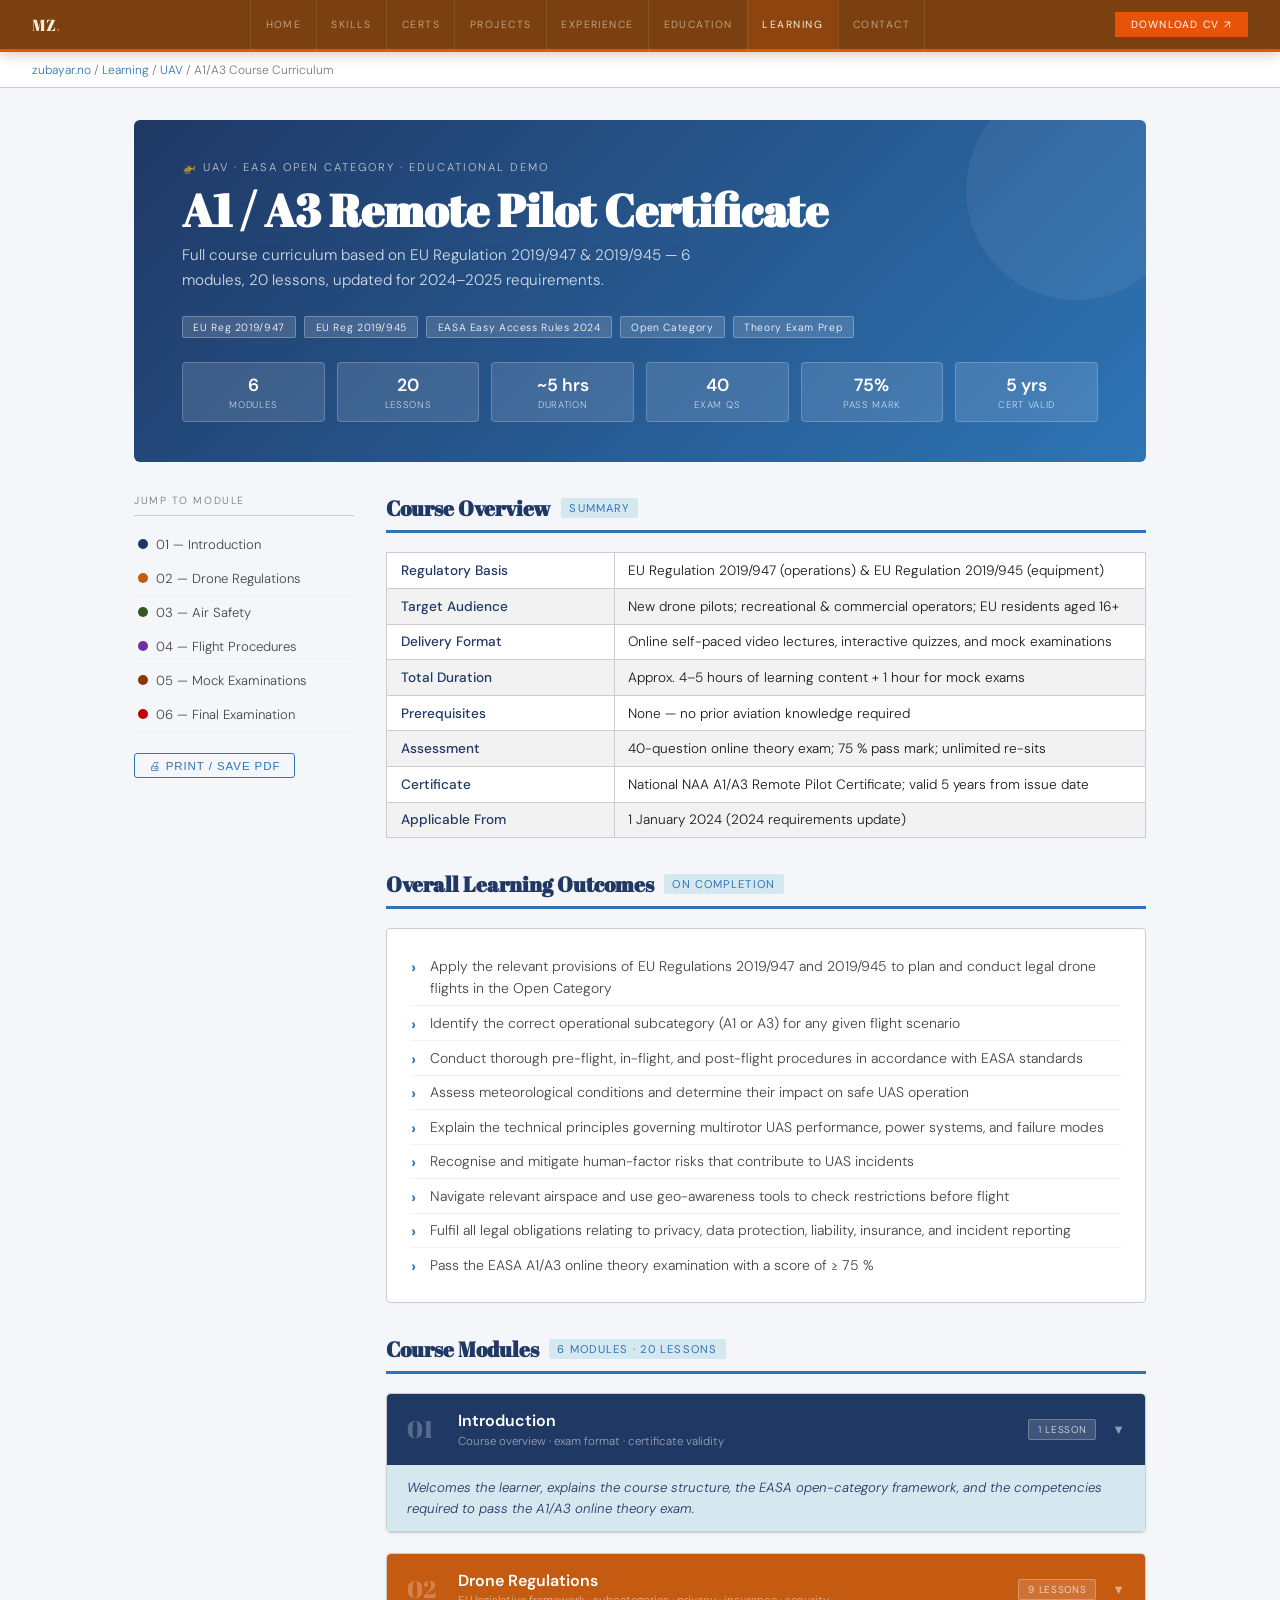
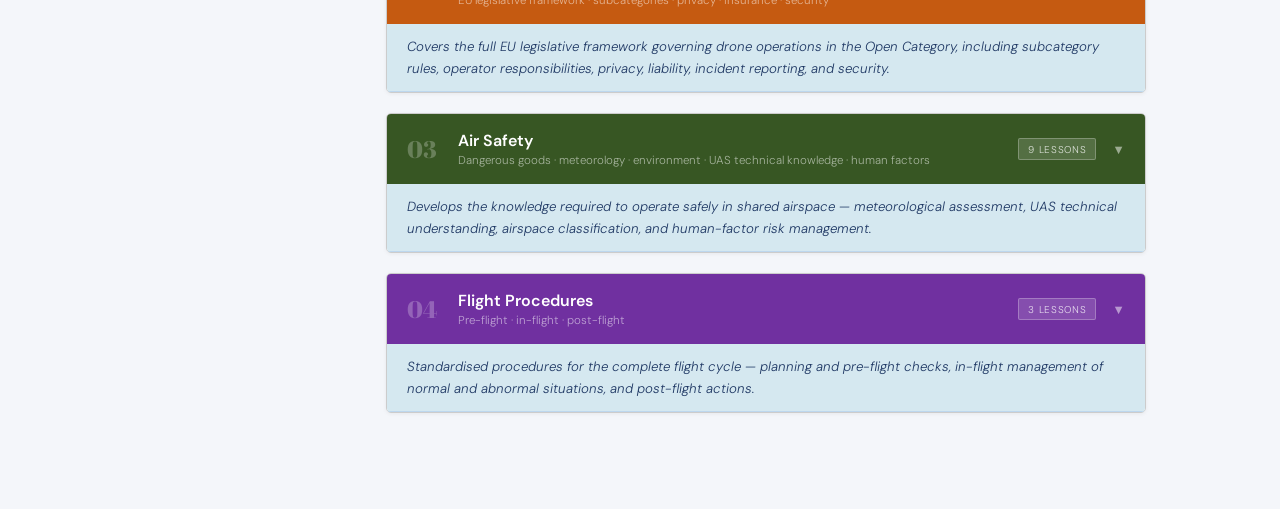
==== commit 281640ec: "Redesign A1/A3 curriculum page with Word doc white/blue theme - Replace dark amber/orange site theme" ====
--- a/learning/uav/a1-a3.html
+++ b/learning/uav/a1-a3.html
@@ -1,258 +1,331 @@
 <!DOCTYPE html>
 <html lang="en">
 <head>
-  <meta charset="UTF-8" />
-  <meta name="viewport" content="width=device-width, initial-scale=1.0" />
-  <title>EASA A1/A3 Course — UAV Learning | Md Zubayar</title>
-  <meta name="description" content="Full EASA Open Category A1/A3 Remote Pilot Certificate course curriculum — 6 modules, 20 lessons, based on EU Regulation 2019/947." />
-  <link rel="preconnect" href="https://fonts.googleapis.com" />
-  <link rel="preconnect" href="https://fonts.gstatic.com" crossorigin />
-  <link href="https://fonts.googleapis.com/css2?family=Inter:wght@300;400;500;600;700&family=JetBrains+Mono:wght@400;500&display=swap" rel="stylesheet" />
+  <meta charset="UTF-8"/>
+  <meta name="viewport" content="width=device-width, initial-scale=1.0"/>
+  <title>EASA A1/A3 Course Curriculum — UAV | Zubayar</title>
+  <meta name="description" content="Full EASA Open Category A1/A3 Remote Pilot Certificate course curriculum — 6 modules, 20 lessons, based on EU Regulation 2019/947."/>
+  <link rel="preconnect" href="https://fonts.googleapis.com"/>
+  <link href="https://fonts.googleapis.com/css2?family=DM+Sans:ital,opsz,wght@0,9..40,300;0,9..40,400;0,9..40,500;0,9..40,600;1,9..40,300&family=Abril+Fatface&display=swap" rel="stylesheet"/>
   <style>
-    *, *::before, *::after { box-sizing: border-box; margin: 0; padding: 0; }
-    :root {
-      --bg:        #0e0804;
-      --bg2:       #1a0f07;
-      --bg3:       #261508;
-      --border:    #3a2010;
-      --border2:   #4d2c12;
-      --accent:    #c06a20;
-      --accent2:   #e07d2a;
-      --accent3:   #f0a050;
-      --text:      #f0e8df;
-      --text2:     #b8a090;
-      --text3:     #7a6050;
-      --green:     #5a9a5a;
-      --blue:      #4a80c0;
-      --mono:      'JetBrains Mono', monospace;
-      --sans:      'Inter', sans-serif;
-    }
-    html { scroll-behavior: smooth; }
-    body { font-family: var(--sans); background: var(--bg); color: var(--text); line-height: 1.6; -webkit-font-smoothing: antialiased; }
-    a { color: inherit; text-decoration: none; }
-    ::-webkit-scrollbar { width: 6px; }
-    ::-webkit-scrollbar-track { background: var(--bg); }
-    ::-webkit-scrollbar-thumb { background: var(--border2); border-radius: 3px; }
-
-    /* ── Nav ── */
-    nav {
-      position: sticky; top: 0; z-index: 100;
-      background: var(--bg2); border-bottom: 1px solid var(--border);
-      display: flex; align-items: center; justify-content: space-between;
-      padding: 0 2rem; height: 52px;
-    }
-    .nav-logo { font-family: var(--mono); font-weight: 500; font-size: 1rem; color: var(--text); letter-spacing: 0.05em; }
-    .nav-logo span { color: var(--accent); }
-    .nav-links { display: flex; gap: 0; list-style: none; height: 100%; }
-    .nav-links a {
-      display: flex; align-items: center; height: 52px; padding: 0 1rem;
-      font-size: 0.7rem; font-weight: 600; letter-spacing: 0.12em; text-transform: uppercase;
-      color: var(--text2); border-bottom: 2px solid transparent;
-      transition: color .2s, border-color .2s, background .2s;
-    }
-    .nav-links a:hover { color: var(--text); background: var(--bg3); }
-    .nav-links a.active { color: var(--accent2); background: rgba(192,106,32,.12); border-bottom-color: var(--accent); }
-    .nav-cv {
-      font-size: 0.7rem; font-weight: 600; letter-spacing: 0.08em; text-transform: uppercase;
-      color: var(--accent); border: 1px solid var(--accent); padding: 0.3rem 0.75rem; border-radius: 3px;
-      transition: background .2s, color .2s;
-    }
-    .nav-cv:hover { background: var(--accent); color: var(--bg); }
+    /* ── Reset ── */
+    *,*::before,*::after{box-sizing:border-box;margin:0;padding:0}
+    :root{
+      /* Site nav colours */
+      --nav-bg:    #7A4010;
+      --nav-brd:   #E8530A;
+      --nav-txt:   rgba(245,237,217,.55);
+      --nav-act:   #F5EDD9;
+      --nav-glow:  rgba(232,83,10,0.18);
+      --orange:    #E8530A;
+      /* Doc theme */
+      --page-bg:   #F4F6FA;
+      --white:     #FFFFFF;
+      --navy:      #1F3864;
+      --blue:      #2E75B6;
+      --blue-lt:   #D5E8F0;
+      --blue-mid:  #BDD7EE;
+      --green-bg:  #E2EFDA;
+      --green-brd: #A9D18E;
+      --yellow-bg: #FFF2CC;
+      --yellow-brd:#FFD966;
+      --grey-bg:   #F2F2F2;
+      --grey-brd:  #D6D6D6;
+      --red-bg:    #FCE4D6;
+      --red-brd:   #F4B183;
+      --text:      #1A1A1A;
+      --text2:     #444444;
+      --text3:     #777777;
+      --brd:       #CCCCCC;
+      --sans:      'DM Sans', sans-serif;
+    }
+    html{scroll-behavior:smooth;}
+    body{font-family:var(--sans);background:var(--page-bg);color:var(--text);-webkit-font-smoothing:antialiased;font-weight:300;}
+    a{color:inherit;text-decoration:none;}
+    ::-webkit-scrollbar{width:6px;}
+    ::-webkit-scrollbar-track{background:#eee;}
+    ::-webkit-scrollbar-thumb{background:#bbb;border-radius:3px;}
+
+    /* ── Site Nav (matches main site style) ── */
+    #topnav{
+      position:sticky;top:0;z-index:200;
+      background:var(--nav-bg);
+      border-bottom:3px solid var(--orange);
+      display:flex;align-items:center;justify-content:space-between;
+      padding:0 2rem;height:52px;
+      box-shadow:0 2px 12px rgba(122,64,16,0.3);
+    }
+    .tn-logo{font-family:'Abril Fatface',serif;font-size:1rem;color:#F5EDD9;letter-spacing:.04em;}
+    .tn-logo span{color:var(--orange);}
+    .tn-links{display:flex;gap:0;list-style:none;height:52px;}
+    .tn-links li a{
+      display:flex;align-items:center;height:52px;padding:0 .9rem;
+      font-size:.65rem;font-weight:400;letter-spacing:.14em;text-transform:uppercase;
+      color:var(--nav-txt);border-left:1px solid rgba(245,237,217,.1);
+      transition:color .2s,background .2s;white-space:nowrap;
+    }
+    .tn-links li:last-child a{border-right:1px solid rgba(245,237,217,.1);}
+    .tn-links li a:hover,.tn-links li a.active{color:var(--nav-act);background:var(--nav-glow);}
+    .tn-cv{
+      font-size:.65rem;font-weight:400;letter-spacing:.12em;text-transform:uppercase;
+      padding:.38rem 1rem;background:var(--orange);color:#fff;
+      border:none;transition:background .2s;white-space:nowrap;
+    }
+    .tn-cv:hover{background:#C44208;}
+    @media(max-width:780px){.tn-links{display:none;}}
 
     /* ── Breadcrumb ── */
-    .breadcrumb {
-      max-width: 1100px; margin: 0 auto;
-      padding: 1rem 2rem 0;
-      font-size: 0.75rem; color: var(--text3);
-      font-family: var(--mono);
-    }
-    .breadcrumb a { color: var(--text2); transition: color .2s; }
-    .breadcrumb a:hover { color: var(--accent2); }
-    .breadcrumb span { color: var(--text3); }
-
-    /* ── Hero ── */
-    .hero {
-      max-width: 1100px; margin: 0 auto;
-      padding: 2.5rem 2rem 3rem;
-      display: grid; grid-template-columns: 1fr auto; gap: 2rem; align-items: start;
-    }
-    @media (max-width: 720px) { .hero { grid-template-columns: 1fr; } }
-    .hero-eyebrow {
-      font-family: var(--mono); font-size: 0.7rem; letter-spacing: 0.16em;
-      text-transform: uppercase; color: var(--accent); margin-bottom: 0.75rem;
-    }
-    .hero h1 {
-      font-size: clamp(1.8rem, 4vw, 3rem); font-weight: 700; line-height: 1.15;
-      color: var(--text); margin-bottom: 1rem;
-    }
-    .hero h1 em { font-style: italic; color: var(--accent2); }
-    .hero-desc { font-size: 0.95rem; color: var(--text2); line-height: 1.7; max-width: 540px; margin-bottom: 1.5rem; }
-    .hero-chips { display: flex; flex-wrap: wrap; gap: 0.5rem; }
-    .chip {
-      font-family: var(--mono); font-size: 0.63rem; letter-spacing: 0.06em;
-      padding: 0.22rem 0.6rem; border-radius: 2px;
-      border: 1px solid var(--border2); color: var(--text2); background: var(--bg2);
-    }
-
-    /* Stats card */
-    .stats-card {
-      background: var(--bg2); border: 1px solid var(--border);
-      border-radius: 6px; padding: 1.5rem;
-      min-width: 200px;
-    }
-    .stat-row { display: flex; justify-content: space-between; align-items: center; padding: 0.5rem 0; border-bottom: 1px solid var(--border); }
-    .stat-row:last-child { border-bottom: none; }
-    .stat-label { font-size: 0.75rem; color: var(--text3); }
-    .stat-val { font-family: var(--mono); font-size: 0.85rem; font-weight: 600; color: var(--accent2); }
-
-    /* ── Divider ── */
-    .divider { max-width: 1100px; margin: 0 auto; height: 1px; background: var(--border); }
-
-    /* ── Layout ── */
-    .page-body {
-      max-width: 1100px; margin: 0 auto;
-      padding: 3rem 2rem;
-      display: grid; grid-template-columns: 260px 1fr; gap: 3rem; align-items: start;
-    }
-    @media (max-width: 900px) { .page-body { grid-template-columns: 1fr; } }
-
-    /* ── Sidebar ── */
-    .sidebar { position: sticky; top: 70px; }
-    .sidebar-title { font-family: var(--mono); font-size: 0.65rem; letter-spacing: 0.16em; text-transform: uppercase; color: var(--text3); margin-bottom: 1rem; }
-    .sidebar-nav { list-style: none; }
-    .sidebar-nav li { border-bottom: 1px solid var(--border); }
-    .sidebar-nav a {
-      display: flex; align-items: center; gap: 0.6rem;
-      padding: 0.65rem 0; font-size: 0.82rem; color: var(--text2);
-      transition: color .2s; cursor: pointer;
-    }
-    .sidebar-nav a:hover, .sidebar-nav a.active { color: var(--accent2); }
-    .sidebar-nav a.active { font-weight: 600; }
-    .sidebar-num { font-family: var(--mono); font-size: 0.65rem; color: var(--text3); min-width: 1.4rem; }
-
-    /* ── Main content ── */
-    .module-list { display: flex; flex-direction: column; gap: 1rem; }
-
-    /* Module accordion */
-    .module {
-      background: var(--bg2); border: 1px solid var(--border); border-radius: 6px; overflow: hidden;
-    }
-    .module-header {
-      display: flex; align-items: center; gap: 1rem;
-      padding: 1.25rem 1.5rem; cursor: pointer;
-      transition: background .2s;
-      user-select: none;
-    }
-    .module-header:hover { background: var(--bg3); }
-    .module-num {
-      font-family: var(--mono); font-size: 0.7rem; font-weight: 600;
-      background: var(--bg3); border: 1px solid var(--border2);
-      color: var(--accent); padding: 0.2rem 0.5rem; border-radius: 3px; min-width: 2.2rem; text-align: center;
-    }
-    .module-title-wrap { flex: 1; }
-    .module-title { font-size: 1rem; font-weight: 700; color: var(--text); }
-    .module-sub { font-size: 0.75rem; color: var(--text3); margin-top: 0.15rem; }
-    .module-lesson-count {
-      font-family: var(--mono); font-size: 0.65rem; color: var(--text3);
-      background: var(--bg); border: 1px solid var(--border); padding: 0.2rem 0.5rem; border-radius: 2px;
-    }
-    .module-chevron {
-      font-size: 0.8rem; color: var(--text3); transition: transform .3s; flex-shrink: 0;
-    }
-    .module.open .module-chevron { transform: rotate(180deg); }
-
-    .module-overview {
-      padding: 0 1.5rem 1rem;
-      font-size: 0.85rem; color: var(--text2); line-height: 1.6;
-      font-style: italic;
-    }
-
-    /* Lesson list inside module */
-    .lessons { display: none; flex-direction: column; gap: 0; }
-    .module.open .lessons { display: flex; }
-
-    .lesson {
-      border-top: 1px solid var(--border);
-      cursor: pointer;
-    }
-    .lesson-header {
-      display: flex; align-items: center; gap: 1rem;
-      padding: 0.9rem 1.5rem; transition: background .2s;
-    }
-    .lesson-header:hover { background: var(--bg3); }
-    .lesson-num { font-family: var(--mono); font-size: 0.7rem; color: var(--text3); min-width: 2.5rem; }
-    .lesson-title-wrap { flex: 1; }
-    .lesson-title { font-size: 0.9rem; font-weight: 600; color: var(--text); }
-    .lesson-type { font-size: 0.72rem; color: var(--text3); margin-top: 0.1rem; }
-    .lesson-dur { font-family: var(--mono); font-size: 0.7rem; color: var(--text3); }
-    .lesson-chevron { font-size: 0.7rem; color: var(--text3); transition: transform .3s; }
-    .lesson.open .lesson-chevron { transform: rotate(180deg); }
-
-    /* Lesson detail panel */
-    .lesson-detail { display: none; padding: 0 1.5rem 1.25rem 5rem; background: var(--bg); }
-    .lesson.open .lesson-detail { display: block; }
-
-    .detail-grid { display: grid; grid-template-columns: 1fr 1fr; gap: 1rem; }
-    @media (max-width: 620px) { .detail-grid { grid-template-columns: 1fr; } }
-
-    .detail-block {
-      background: var(--bg2); border: 1px solid var(--border); border-radius: 4px; padding: 1rem 1.25rem;
-    }
-    .detail-block.full { grid-column: 1 / -1; }
-    .detail-label {
-      font-family: var(--mono); font-size: 0.63rem; letter-spacing: 0.12em; text-transform: uppercase;
-      color: var(--accent); margin-bottom: 0.6rem;
-    }
-    .detail-block ul { list-style: none; padding: 0; }
-    .detail-block ul li {
-      font-size: 0.82rem; color: var(--text2); padding: 0.2rem 0;
-      padding-left: 0.9rem; position: relative;
-    }
-    .detail-block ul li::before { content: '›'; position: absolute; left: 0; color: var(--accent); }
-    .detail-block p { font-size: 0.82rem; color: var(--text2); line-height: 1.6; }
-    .detail-block .ref { font-family: var(--mono); font-size: 0.72rem; color: var(--text3); line-height: 1.5; }
-    .note-block {
-      background: rgba(192,106,32,.07); border: 1px solid rgba(192,106,32,.2);
-    }
-    .note-block .detail-label { color: var(--accent3); }
-
-    /* ── Progress bar ── */
-    .progress-section { padding: 2rem 2rem 0; max-width: 1100px; margin: 0 auto; }
-    .prog-label { font-family: var(--mono); font-size: 0.65rem; letter-spacing: 0.12em; text-transform: uppercase; color: var(--text3); margin-bottom: 0.5rem; }
-    .prog-bar { height: 3px; background: var(--border); border-radius: 2px; overflow: hidden; }
-    .prog-fill { height: 100%; background: linear-gradient(90deg, var(--accent), var(--accent3)); border-radius: 2px; transition: width .4s; }
-
-    /* ── Reg ref section ── */
-    .reg-section { max-width: 1100px; margin: 0 auto; padding: 0 2rem 3rem; }
-    .reg-grid { display: grid; grid-template-columns: repeat(auto-fill, minmax(220px, 1fr)); gap: 0.75rem; margin-top: 1.5rem; }
-    .reg-card {
-      background: var(--bg2); border: 1px solid var(--border); border-radius: 4px; padding: 0.9rem 1rem;
-    }
-    .reg-name { font-family: var(--mono); font-size: 0.7rem; font-weight: 600; color: var(--accent2); margin-bottom: 0.3rem; }
-    .reg-desc { font-size: 0.76rem; color: var(--text3); line-height: 1.5; }
-
-    .eyebrow { font-family: var(--mono); font-size: 0.65rem; letter-spacing: 0.16em; text-transform: uppercase; color: var(--accent); margin-bottom: 0.5rem; }
-    .sec-title { font-size: 1.4rem; font-weight: 700; color: var(--text); margin-bottom: 1rem; }
-    .sec-title em { font-style: italic; color: var(--accent2); }
+    .breadcrumb{
+      background:var(--white);border-bottom:1px solid var(--brd);
+      padding:.6rem 2rem;font-size:.75rem;color:var(--text3);
+    }
+    .breadcrumb a{color:var(--blue);transition:color .2s;}
+    .breadcrumb a:hover{color:var(--navy);}
+
+    /* ── Page wrapper ── */
+    .page{max-width:1060px;margin:0 auto;padding:2rem 1.5rem 4rem;}
+
+    /* ── Cover block ── */
+    .cover{
+      background:linear-gradient(135deg,var(--navy) 0%,var(--blue) 100%);
+      color:#fff;border-radius:6px;padding:2.5rem 3rem;
+      margin-bottom:2rem;position:relative;overflow:hidden;
+    }
+    .cover::after{
+      content:'';position:absolute;right:-40px;top:-40px;
+      width:220px;height:220px;border-radius:50%;
+      background:rgba(255,255,255,.06);pointer-events:none;
+    }
+    .cover-eyebrow{font-size:.7rem;letter-spacing:.18em;text-transform:uppercase;opacity:.7;margin-bottom:.75rem;}
+    .cover h1{font-family:'Abril Fatface',serif;font-size:clamp(1.8rem,4vw,2.8rem);line-height:1.1;margin-bottom:.5rem;}
+    .cover-sub{font-size:.95rem;opacity:.8;margin-bottom:1.5rem;max-width:540px;line-height:1.6;}
+    .cover-chips{display:flex;flex-wrap:wrap;gap:.5rem;}
+    .cover-chip{
+      font-size:.65rem;letter-spacing:.06em;
+      padding:.22rem .65rem;border-radius:2px;
+      background:rgba(255,255,255,.15);border:1px solid rgba(255,255,255,.25);color:#fff;
+    }
+    .cover-stats{
+      display:grid;grid-template-columns:repeat(6,1fr);gap:.75rem;
+      margin-top:1.5rem;
+    }
+    @media(max-width:640px){.cover-stats{grid-template-columns:repeat(3,1fr);}}
+    .cstat{background:rgba(255,255,255,.12);border:1px solid rgba(255,255,255,.2);border-radius:4px;padding:.65rem .5rem;text-align:center;}
+    .cstat-n{font-size:1.1rem;font-weight:600;}
+    .cstat-l{font-size:.6rem;opacity:.7;letter-spacing:.07em;text-transform:uppercase;margin-top:.15rem;}
+
+    /* ── Section titles ── */
+    .sec-title{
+      font-family:'Abril Fatface',serif;font-size:1.3rem;color:var(--navy);
+      padding-bottom:.5rem;margin-bottom:1.2rem;
+      border-bottom:3px solid var(--blue);display:flex;align-items:center;gap:.6rem;
+    }
+    .sec-title span{font-family:var(--sans);font-size:.7rem;font-weight:400;letter-spacing:.1em;text-transform:uppercase;color:var(--blue);background:var(--blue-lt);padding:.2rem .55rem;border-radius:2px;}
+
+    /* ── Info card ── */
+    .info-grid{display:grid;grid-template-columns:1fr 1fr;gap:1rem;margin-bottom:2rem;}
+    @media(max-width:600px){.info-grid{grid-template-columns:1fr;}}
+    .info-card{background:var(--white);border:1px solid var(--brd);border-radius:4px;padding:1.25rem;}
+    .info-card h3{font-size:.8rem;font-weight:600;color:var(--blue);text-transform:uppercase;letter-spacing:.08em;margin-bottom:.75rem;}
+    .info-card p{font-size:.88rem;color:var(--text2);line-height:1.65;}
+
+    /* ── Course overview table ── */
+    .overview-table{width:100%;border-collapse:collapse;background:var(--white);margin-bottom:2rem;font-size:.85rem;}
+    .overview-table th,.overview-table td{border:1px solid var(--brd);padding:.55rem .85rem;text-align:left;vertical-align:top;}
+    .overview-table th{background:var(--navy);color:#fff;font-weight:500;font-size:.75rem;letter-spacing:.06em;}
+    .overview-table tr:nth-child(even) td{background:var(--grey-bg);}
+    .overview-table td:first-child{font-weight:500;color:var(--navy);width:30%;}
+
+    /* ── Outcomes list ── */
+    .outcomes{background:var(--white);border:1px solid var(--brd);border-radius:4px;padding:1.25rem 1.5rem;margin-bottom:2rem;}
+    .outcomes ul{list-style:none;padding:0;}
+    .outcomes ul li{
+      font-size:.875rem;color:var(--text2);line-height:1.6;
+      padding:.35rem 0 .35rem 1.2rem;position:relative;
+      border-bottom:1px solid var(--grey-bg);
+    }
+    .outcomes ul li:last-child{border-bottom:none;}
+    .outcomes ul li::before{content:'›';position:absolute;left:0;color:var(--blue);font-weight:700;font-size:1rem;}
+
+    /* ── Module accordion ── */
+    .modules{display:flex;flex-direction:column;gap:1.25rem;margin-bottom:2rem;}
+
+    .module{background:var(--white);border:1px solid var(--brd);border-radius:5px;overflow:hidden;box-shadow:0 1px 4px rgba(0,0,0,.06);}
+
+    .mod-header{
+      display:flex;align-items:center;gap:1rem;
+      padding:1rem 1.25rem;cursor:pointer;
+      background:var(--navy);
+      transition:background .2s;
+      user-select:none;
+    }
+    .mod-header:hover{background:#16294d;}
+    .mod-num{
+      font-family:'Abril Fatface',serif;font-size:1.5rem;
+      color:rgba(255,255,255,.25);line-height:1;min-width:2.2rem;
+    }
+    .mod-title-wrap{flex:1;}
+    .mod-title{font-size:1rem;font-weight:600;color:#fff;}
+    .mod-sub{font-size:.72rem;color:rgba(255,255,255,.55);margin-top:.15rem;}
+    .mod-badge{
+      font-size:.62rem;letter-spacing:.07em;text-transform:uppercase;
+      padding:.2rem .55rem;background:rgba(255,255,255,.15);
+      border:1px solid rgba(255,255,255,.25);color:rgba(255,255,255,.8);
+      border-radius:2px;white-space:nowrap;flex-shrink:0;
+    }
+    .mod-chevron{color:rgba(255,255,255,.5);font-size:.8rem;transition:transform .3s;flex-shrink:0;}
+    .module.open .mod-chevron{transform:rotate(180deg);}
+
+    /* Color band on left of each module */
+    .module[data-mod="1"] .mod-header{background:#1F3864;}
+    .module[data-mod="2"] .mod-header{background:#C55A11;}
+    .module[data-mod="3"] .mod-header{background:#375623;}
+    .module[data-mod="4"] .mod-header{background:#7030A0;}
+    .module[data-mod="5"] .mod-header{background:#833C00;}
+    .module[data-mod="6"] .mod-header{background:#C00000;}
+    .module[data-mod="1"] .mod-header:hover{background:#162a4a;}
+    .module[data-mod="2"] .mod-header:hover{background:#a04a0d;}
+    .module[data-mod="3"] .mod-header:hover{background:#2a401a;}
+    .module[data-mod="4"] .mod-header:hover{background:#5a2580;}
+    .module[data-mod="5"] .mod-header:hover{background:#622d00;}
+    .module[data-mod="6"] .mod-header:hover{background:#960000;}
+
+    .mod-overview{
+      padding:.75rem 1.25rem;background:var(--blue-lt);
+      border-bottom:1px solid var(--blue-mid);
+      font-size:.83rem;color:var(--navy);line-height:1.6;font-style:italic;
+    }
+
+    /* ── Lessons ── */
+    .lessons{display:none;flex-direction:column;}
+    .module.open .lessons{display:flex;}
+
+    .lesson{border-top:1px solid var(--brd);}
+    .lesson-header{
+      display:flex;align-items:center;gap:.9rem;
+      padding:.8rem 1.25rem;cursor:pointer;
+      transition:background .15s;
+    }
+    .lesson-header:hover{background:var(--grey-bg);}
+    .lesson-num{
+      font-size:.68rem;font-weight:600;letter-spacing:.06em;
+      color:var(--blue);background:var(--blue-lt);
+      padding:.18rem .5rem;border-radius:2px;min-width:2.8rem;text-align:center;
+      border:1px solid var(--blue-mid);flex-shrink:0;
+    }
+    .lesson-title-wrap{flex:1;}
+    .lesson-title{font-size:.9rem;font-weight:500;color:var(--navy);}
+    .lesson-type{font-size:.7rem;color:var(--text3);margin-top:.1rem;}
+    .lesson-dur{
+      font-size:.72rem;color:var(--text3);
+      background:var(--grey-bg);border:1px solid var(--grey-brd);
+      padding:.15rem .5rem;border-radius:2px;white-space:nowrap;flex-shrink:0;
+    }
+    .lesson-chev{font-size:.7rem;color:var(--text3);transition:transform .3s;flex-shrink:0;}
+    .lesson.open .lesson-chev{transform:rotate(180deg);}
+
+    /* ── Lesson detail panel (Word doc style) ── */
+    .lesson-detail{display:none;padding:.75rem 1.25rem 1.25rem 1.25rem;background:#FAFCFF;border-top:1px solid var(--blue-mid);}
+    .lesson.open .lesson-detail{display:block;}
+
+    .detail-grid{display:grid;grid-template-columns:1fr 1fr;gap:.75rem;}
+    @media(max-width:580px){.detail-grid{grid-template-columns:1fr;}}
+
+    .detail-block{border-radius:3px;padding:.85rem 1rem;border:1px solid;}
+    .detail-block.full{grid-column:1/-1;}
+
+    /* Colours matching Word doc exactly */
+    .db-obj{background:var(--green-bg);border-color:var(--green-brd);}
+    .db-top{background:var(--blue-lt);border-color:var(--blue-mid);}
+    .db-ref{background:var(--grey-bg);border-color:var(--grey-brd);}
+    .db-note{background:var(--yellow-bg);border-color:var(--yellow-brd);}
+
+    .detail-label{
+      font-size:.63rem;font-weight:600;letter-spacing:.12em;text-transform:uppercase;
+      margin-bottom:.55rem;
+    }
+    .db-obj  .detail-label{color:#375623;}
+    .db-top  .detail-label{color:var(--navy);}
+    .db-ref  .detail-label{color:#555;}
+    .db-note .detail-label{color:#7A4010;}
+
+    .detail-block ul{list-style:none;padding:0;}
+    .detail-block ul li{
+      font-size:.82rem;color:var(--text2);line-height:1.55;
+      padding:.22rem 0 .22rem 1rem;position:relative;
+    }
+    .detail-block ul li::before{content:'•';position:absolute;left:0;font-size:.7rem;top:.3rem;}
+    .db-obj ul li::before{color:#375623;}
+    .db-top ul li::before{color:var(--blue);}
+    .db-ref p,.db-note p{font-size:.82rem;color:var(--text2);line-height:1.6;}
+    .db-ref p{font-family:monospace;font-size:.77rem;color:#555;}
+
+    /* ── Assessment table ── */
+    .assess-table{width:100%;border-collapse:collapse;background:var(--white);font-size:.83rem;margin-bottom:2rem;}
+    .assess-table th,.assess-table td{border:1px solid var(--brd);padding:.55rem .85rem;text-align:left;}
+    .assess-table th{background:var(--navy);color:#fff;font-weight:500;font-size:.72rem;letter-spacing:.05em;}
+    .assess-table tr:nth-child(even) td{background:var(--grey-bg);}
+    .assess-table td:last-child{font-weight:500;color:var(--navy);}
+
+    /* ── Reg reference grid ── */
+    .reg-grid{display:grid;grid-template-columns:repeat(auto-fill,minmax(240px,1fr));gap:.75rem;margin-bottom:2rem;}
+    .reg-card{background:var(--white);border:1px solid var(--brd);border-radius:3px;padding:.85rem 1rem;border-left:3px solid var(--blue);}
+    .reg-name{font-size:.78rem;font-weight:600;color:var(--navy);margin-bottom:.3rem;}
+    .reg-desc{font-size:.76rem;color:var(--text3);line-height:1.5;}
+
+    /* ── Sticky sidebar ── */
+    .layout{display:grid;grid-template-columns:220px 1fr;gap:2rem;align-items:start;}
+    @media(max-width:860px){.layout{grid-template-columns:1fr;}}
+    .sidebar{position:sticky;top:62px;}
+    .sidebar-title{font-size:.65rem;letter-spacing:.15em;text-transform:uppercase;color:var(--text3);margin-bottom:.75rem;padding-bottom:.5rem;border-bottom:1px solid var(--brd);}
+    .sidebar-nav{list-style:none;}
+    .sidebar-nav li a{
+      display:flex;align-items:center;gap:.5rem;
+      padding:.5rem .25rem;font-size:.82rem;color:var(--text2);
+      border-bottom:1px solid var(--grey-bg);cursor:pointer;
+      transition:color .2s;
+    }
+    .sidebar-nav li a:hover,.sidebar-nav li a.active{color:var(--blue);font-weight:500;}
+    .mod-dot{
+      width:10px;height:10px;border-radius:50%;flex-shrink:0;
+    }
 
     /* ── Footer ── */
-    footer {
-      border-top: 1px solid var(--border); max-width: 1100px; margin: 2rem auto 0;
-      padding: 1.5rem 2rem; display: flex; align-items: center; justify-content: space-between;
-      flex-wrap: wrap; gap: 0.75rem; font-size: 0.75rem; color: var(--text3);
-    }
-    footer a { color: var(--text2); transition: color .2s; }
-    footer a:hover { color: var(--accent2); }
-    @media (max-width: 720px) { .nav-links { display: none; } .page-body { padding: 2rem 1.25rem; } }
+    footer{
+      border-top:1px solid var(--brd);margin-top:2rem;padding:1.2rem 0;
+      display:flex;align-items:center;justify-content:space-between;flex-wrap:wrap;gap:.5rem;
+      font-size:.74rem;color:var(--text3);
+    }
+    footer a{color:var(--blue);transition:color .2s;}
+    footer a:hover{color:var(--navy);}
+
+    /* ── Print hint ── */
+    .print-btn{
+      display:inline-flex;align-items:center;gap:.4rem;
+      font-size:.72rem;letter-spacing:.08em;text-transform:uppercase;
+      padding:.35rem .85rem;border:1px solid var(--blue);color:var(--blue);
+      border-radius:3px;cursor:pointer;background:transparent;
+      transition:background .2s,color .2s;
+    }
+    .print-btn:hover{background:var(--blue);color:#fff;}
+
+    @media print{
+      #topnav,.breadcrumb,.sidebar,.print-btn{display:none!important;}
+      .layout{grid-template-columns:1fr;}
+      .module.open .lessons,.lessons{display:flex!important;}
+      .lesson.open .lesson-detail,.lesson-detail{display:block!important;}
+      .mod-chevron,.lesson-chev{display:none;}
+      body{background:#fff;}
+    }
   </style>
 </head>
 <body>
 
-<!-- ── Nav ── -->
-<nav>
-  <a href="https://zubayar.no" class="nav-logo"><span>MZ</span>.</a>
-  <ul class="nav-links">
-    <li><a href="https://zubayar.no/#home">Home</a></li>
+<!-- ── Site Nav ── -->
+<nav id="topnav">
+  <a href="https://zubayar.no" class="tn-logo">MZ<span>.</span></a>
+  <ul class="tn-links">
+    <li><a href="https://zubayar.no">Home</a></li>
     <li><a href="https://zubayar.no/#skills">Skills</a></li>
     <li><a href="https://zubayar.no/#certs">Certs</a></li>
     <li><a href="https://zubayar.no/#projects">Projects</a></li>
@@ -261,459 +334,325 @@
     <li><a href="/learning/" class="active">Learning</a></li>
     <li><a href="https://zubayar.no/#contact">Contact</a></li>
   </ul>
-  <a href="https://zubayar.no/assets/docs/Muhammad_Zubayar_CV.pdf" class="nav-cv" target="_blank">Download CV ↗</a>
+  <a href="https://zubayar.no/assets/docs/Muhammad_Zubayar_CV.pdf" target="_blank" class="tn-cv">Download CV ↗</a>
 </nav>
 
 <!-- ── Breadcrumb ── -->
 <div class="breadcrumb">
-  <a href="https://zubayar.no">zubayar.no</a>
-  <span> / </span><a href="/learning/">Learning</a>
-  <span> / </span><a href="/learning/uav/">UAV</a>
-  <span> / A1/A3 Course</span>
+  <a href="https://zubayar.no">zubayar.no</a> /
+  <a href="/learning/">Learning</a> /
+  <a href="/learning/uav/">UAV</a> /
+  A1/A3 Course Curriculum
 </div>
 
-<!-- ── Hero ── -->
-<div class="hero">
-  <div>
-    <p class="hero-eyebrow">🚁 UAV · EASA Open Category · Demo Curriculum</p>
-    <h1>A1/A3 Remote Pilot<br><em>Certificate.</em></h1>
-    <p class="hero-desc">
-      A full breakdown of the EASA Open Category A1/A3 theoretical knowledge course —
-      6 modules, 20 lessons, built on EU Regulation 2019/947.
-      This is a demo curriculum sample reflecting the actual certification syllabus.
-    </p>
-    <div class="hero-chips">
-      <span class="chip">EU Reg 2019/947</span>
-      <span class="chip">EU Reg 2019/945</span>
-      <span class="chip">EASA Easy Access Rules 2024</span>
-      <span class="chip">Open Category</span>
-      <span class="chip">Theory Exam</span>
+<!-- ── Page ── -->
+<div class="page">
+
+  <!-- Cover -->
+  <div class="cover">
+    <p class="cover-eyebrow">🚁 UAV · EASA Open Category · Educational Demo</p>
+    <h1>A1 / A3 Remote Pilot Certificate</h1>
+    <p class="cover-sub">Full course curriculum based on EU Regulation 2019/947 &amp; 2019/945 — 6 modules, 20 lessons, updated for 2024–2025 requirements.</p>
+    <div class="cover-chips">
+      <span class="cover-chip">EU Reg 2019/947</span>
+      <span class="cover-chip">EU Reg 2019/945</span>
+      <span class="cover-chip">EASA Easy Access Rules 2024</span>
+      <span class="cover-chip">Open Category</span>
+      <span class="cover-chip">Theory Exam Prep</span>
+    </div>
+    <div class="cover-stats">
+      <div class="cstat"><div class="cstat-n">6</div><div class="cstat-l">Modules</div></div>
+      <div class="cstat"><div class="cstat-n">20</div><div class="cstat-l">Lessons</div></div>
+      <div class="cstat"><div class="cstat-n">~5 hrs</div><div class="cstat-l">Duration</div></div>
+      <div class="cstat"><div class="cstat-n">40</div><div class="cstat-l">Exam Qs</div></div>
+      <div class="cstat"><div class="cstat-n">75%</div><div class="cstat-l">Pass Mark</div></div>
+      <div class="cstat"><div class="cstat-n">5 yrs</div><div class="cstat-l">Cert Valid</div></div>
     </div>
   </div>
-  <div class="stats-card">
-    <div class="stat-row"><span class="stat-label">Modules</span><span class="stat-val">6</span></div>
-    <div class="stat-row"><span class="stat-label">Lessons</span><span class="stat-val">20</span></div>
-    <div class="stat-row"><span class="stat-label">Total Duration</span><span class="stat-val">~5 hrs</span></div>
-    <div class="stat-row"><span class="stat-label">Exam Format</span><span class="stat-val">40 Qs · 30 min</span></div>
-    <div class="stat-row"><span class="stat-label">Pass Mark</span><span class="stat-val">75 %</span></div>
-    <div class="stat-row"><span class="stat-label">Certificate</span><span class="stat-val">5 years</span></div>
-  </div>
-</div>
-
-<div class="divider"></div>
-
-<!-- ── Body ── -->
-<div class="page-body">
-
-  <!-- Sidebar -->
-  <aside class="sidebar">
-    <p class="sidebar-title">Course Modules</p>
-    <ul class="sidebar-nav" id="sidebarNav">
-      <li><a onclick="scrollToModule('m1')"><span class="sidebar-num">01</span>Introduction</a></li>
-      <li><a onclick="scrollToModule('m2')"><span class="sidebar-num">02</span>Drone Regulations</a></li>
-      <li><a onclick="scrollToModule('m3')"><span class="sidebar-num">03</span>Air Safety</a></li>
-      <li><a onclick="scrollToModule('m4')"><span class="sidebar-num">04</span>Flight Procedures</a></li>
-      <li><a onclick="scrollToModule('m5')"><span class="sidebar-num">05</span>Mock Examinations</a></li>
-      <li><a onclick="scrollToModule('m6')"><span class="sidebar-num">06</span>Final Examination</a></li>
-    </ul>
-  </aside>
-
-  <!-- Main -->
-  <main>
-    <div class="module-list" id="moduleList">
-
-      <!-- ── Module 1 ── -->
-      <div class="module" id="m1">
-        <div class="module-header" onclick="toggleModule(this)">
-          <span class="module-num">01</span>
-          <div class="module-title-wrap">
-            <div class="module-title">Introduction</div>
-            <div class="module-sub">Course overview · exam format · certificate validity</div>
+
+  <!-- Layout: sidebar + main -->
+  <div class="layout">
+
+    <!-- Sidebar -->
+    <aside class="sidebar">
+      <p class="sidebar-title">Jump to module</p>
+      <ul class="sidebar-nav" id="sidebarNav">
+        <li><a onclick="jumpTo('m1',this)"><span class="mod-dot" style="background:#1F3864"></span>01 — Introduction</a></li>
+        <li><a onclick="jumpTo('m2',this)"><span class="mod-dot" style="background:#C55A11"></span>02 — Drone Regulations</a></li>
+        <li><a onclick="jumpTo('m3',this)"><span class="mod-dot" style="background:#375623"></span>03 — Air Safety</a></li>
+        <li><a onclick="jumpTo('m4',this)"><span class="mod-dot" style="background:#7030A0"></span>04 — Flight Procedures</a></li>
+        <li><a onclick="jumpTo('m5',this)"><span class="mod-dot" style="background:#833C00"></span>05 — Mock Examinations</a></li>
+        <li><a onclick="jumpTo('m6',this)"><span class="mod-dot" style="background:#C00000"></span>06 — Final Examination</a></li>
+      </ul>
+      <br>
+      <button class="print-btn" onclick="window.print()">🖨 Print / Save PDF</button>
+    </aside>
+
+    <!-- Main content -->
+    <main>
+
+      <!-- Course Overview -->
+      <h2 class="sec-title">Course Overview <span>Summary</span></h2>
+      <table class="overview-table">
+        <tbody>
+          <tr><td>Regulatory Basis</td><td>EU Regulation 2019/947 (operations) &amp; EU Regulation 2019/945 (equipment)</td></tr>
+          <tr><td>Target Audience</td><td>New drone pilots; recreational &amp; commercial operators; EU residents aged 16+</td></tr>
+          <tr><td>Delivery Format</td><td>Online self-paced video lectures, interactive quizzes, and mock examinations</td></tr>
+          <tr><td>Total Duration</td><td>Approx. 4–5 hours of learning content + 1 hour for mock exams</td></tr>
+          <tr><td>Prerequisites</td><td>None — no prior aviation knowledge required</td></tr>
+          <tr><td>Assessment</td><td>40-question online theory exam; 75 % pass mark; unlimited re-sits</td></tr>
+          <tr><td>Certificate</td><td>National NAA A1/A3 Remote Pilot Certificate; valid 5 years from issue date</td></tr>
+          <tr><td>Applicable From</td><td>1 January 2024 (2024 requirements update)</td></tr>
+        </tbody>
+      </table>
+
+      <!-- Learning Outcomes -->
+      <h2 class="sec-title">Overall Learning Outcomes <span>On completion</span></h2>
+      <div class="outcomes">
+        <ul>
+          <li>Apply the relevant provisions of EU Regulations 2019/947 and 2019/945 to plan and conduct legal drone flights in the Open Category</li>
+          <li>Identify the correct operational subcategory (A1 or A3) for any given flight scenario</li>
+          <li>Conduct thorough pre-flight, in-flight, and post-flight procedures in accordance with EASA standards</li>
+          <li>Assess meteorological conditions and determine their impact on safe UAS operation</li>
+          <li>Explain the technical principles governing multirotor UAS performance, power systems, and failure modes</li>
+          <li>Recognise and mitigate human-factor risks that contribute to UAS incidents</li>
+          <li>Navigate relevant airspace and use geo-awareness tools to check restrictions before flight</li>
+          <li>Fulfil all legal obligations relating to privacy, data protection, liability, insurance, and incident reporting</li>
+          <li>Pass the EASA A1/A3 online theory examination with a score of ≥ 75 %</li>
+        </ul>
+      </div>
+
+      <!-- ════════════ MODULES ════════════ -->
+      <h2 class="sec-title">Course Modules <span>6 modules · 20 lessons</span></h2>
+      <div class="modules">
+
+        <!-- ── MODULE 1 ── -->
+        <div class="module" id="m1" data-mod="1">
+          <div class="mod-header" onclick="toggleMod(this)">
+            <div class="mod-num">01</div>
+            <div class="mod-title-wrap">
+              <div class="mod-title">Introduction</div>
+              <div class="mod-sub">Course overview · exam format · certificate validity</div>
+            </div>
+            <span class="mod-badge">1 lesson</span>
+            <span class="mod-chevron">▼</span>
           </div>
-          <span class="module-lesson-count">1 lesson</span>
-          <span class="module-chevron">▼</span>
-        </div>
-        <p class="module-overview">Welcomes the learner, explains the course structure, the EASA open-category framework, and the competencies required to pass the A1/A3 online theory exam.</p>
-        <div class="lessons">
-          <!-- Lesson 1.1 -->
-          <div class="lesson">
-            <div class="lesson-header" onclick="toggleLesson(this)">
-              <span class="lesson-num">1.1</span>
-              <div class="lesson-title-wrap">
-                <div class="lesson-title">Welcome &amp; Course Overview</div>
-                <div class="lesson-type">Video Lecture</div>
+          <div class="mod-overview">Welcomes the learner, explains the course structure, the EASA open-category framework, and the competencies required to pass the A1/A3 online theory exam.</div>
+          <div class="lessons">
+            <div class="lesson">
+              <div class="lesson-header" onclick="toggleLesson(this)">
+                <span class="lesson-num">1.1</span>
+                <div class="lesson-title-wrap"><div class="lesson-title">Welcome &amp; Course Overview</div><div class="lesson-type">Video Lecture</div></div>
+                <span class="lesson-dur">~4 min</span><span class="lesson-chev">▼</span>
               </div>
-              <span class="lesson-dur">~4 min</span>
-              <span class="lesson-chevron">▼</span>
-            </div>
-            <div class="lesson-detail">
-              <div class="detail-grid">
-                <div class="detail-block">
-                  <p class="detail-label">Learning Objectives</p>
-                  <ul>
+              <div class="lesson-detail">
+                <div class="detail-grid">
+                  <div class="detail-block db-obj"><p class="detail-label">Learning Objectives</p><ul>
                     <li>Understand the purpose and scope of the EASA A1/A3 certificate</li>
                     <li>Navigate the course structure and know what to expect in each module</li>
                     <li>Identify the final online theory exam requirements (minimum 75% pass mark)</li>
-                  </ul>
-                </div>
-                <div class="detail-block">
-                  <p class="detail-label">Key Topics</p>
-                  <ul>
+                  </ul></div>
+                  <div class="detail-block db-top"><p class="detail-label">Key Topics</p><ul>
                     <li>What is EASA and why does it regulate drones?</li>
-                    <li>The three UAS operation categories: Open, Specific, Certified</li>
+                    <li>Three UAS operation categories: Open, Specific, Certified</li>
                     <li>Where the A1/A3 certificate fits within the Open Category</li>
-                    <li>Exam format: 40 MCQ, 30 min, 75% required</li>
-                    <li>Certificate validity: 5 years</li>
-                  </ul>
-                </div>
-                <div class="detail-block full">
-                  <p class="detail-label">EASA Reference</p>
-                  <p class="ref">EU Regulation 2019/947 – Part UAS.OPEN.020 · EASA Easy Access Rules for UAS (Rev. July 2024)</p>
-                </div>
-                <div class="detail-block note-block full">
-                  <p class="detail-label">Instructor Notes</p>
-                  <p>Keep this segment motivational. Remind students that the exam is online and self-paced. Encourage them to attempt the mock exams before the final.</p>
+                    <li>Exam format: 40 MCQ, 30 min, 75% pass mark required</li>
+                    <li>Certificate validity: 5 years from issue date</li>
+                  </ul></div>
+                  <div class="detail-block db-ref full"><p class="detail-label">EASA Reference</p><p>EU Regulation 2019/947 – Part UAS.OPEN.020 · EASA Easy Access Rules for UAS (Rev. July 2024)</p></div>
+                  <div class="detail-block db-note full"><p class="detail-label">Instructor Notes</p><p>Keep this segment motivational. Remind students that the exam is online and self-paced. Encourage them to attempt the mock exams before the final.</p></div>
                 </div>
               </div>
             </div>
           </div>
         </div>
-      </div>
-
-      <!-- ── Module 2 ── -->
-      <div class="module" id="m2">
-        <div class="module-header" onclick="toggleModule(this)">
-          <span class="module-num">02</span>
-          <div class="module-title-wrap">
-            <div class="module-title">Drone Regulations</div>
-            <div class="module-sub">EU legislative framework · subcategories · privacy · insurance · security</div>
+
+        <!-- ── MODULE 2 ── -->
+        <div class="module" id="m2" data-mod="2">
+          <div class="mod-header" onclick="toggleMod(this)">
+            <div class="mod-num">02</div>
+            <div class="mod-title-wrap">
+              <div class="mod-title">Drone Regulations</div>
+              <div class="mod-sub">EU legislative framework · subcategories · privacy · insurance · security</div>
+            </div>
+            <span class="mod-badge">9 lessons</span>
+            <span class="mod-chevron">▼</span>
           </div>
-          <span class="module-lesson-count">9 lessons</span>
-          <span class="module-chevron">▼</span>
-        </div>
-        <p class="module-overview">Covers the full EU legislative framework governing drone operations in the Open Category, including subcategory rules, operator responsibilities, privacy, liability, incident reporting, and security.</p>
-        <div class="lessons">
-
-          <div class="lesson">
-            <div class="lesson-header" onclick="toggleLesson(this)">
-              <span class="lesson-num">2.1</span>
-              <div class="lesson-title-wrap"><div class="lesson-title">Creation of Regulations</div><div class="lesson-type">Video Lecture</div></div>
-              <span class="lesson-dur">~5 min</span><span class="lesson-chevron">▼</span>
+          <div class="mod-overview">Covers the full EU legislative framework governing drone operations in the Open Category, including subcategory rules, operator responsibilities, privacy, liability, incident reporting, and security.</div>
+          <div class="lessons">
+
+            <div class="lesson"><div class="lesson-header" onclick="toggleLesson(this)"><span class="lesson-num">2.1</span><div class="lesson-title-wrap"><div class="lesson-title">Creation of Regulations</div><div class="lesson-type">Video Lecture</div></div><span class="lesson-dur">~5 min</span><span class="lesson-chev">▼</span></div>
+            <div class="lesson-detail"><div class="detail-grid">
+              <div class="detail-block db-obj"><p class="detail-label">Learning Objectives</p><ul><li>Explain why a harmonised EU drone regulatory framework was introduced</li><li>Identify the primary regulations and their entry-into-force dates</li><li>Distinguish between EU-level regulation and national NAA rules</li></ul></div>
+              <div class="detail-block db-top"><p class="detail-label">Key Topics</p><ul><li>History of drone incidents that prompted EASA regulation</li><li>EU Regulation 2019/947 (operations) and 2019/945 (class marks)</li><li>Transition periods and the 2024 applicable requirements update</li><li>Role of National Competent Authorities (CAA, ENAC, LBA, etc.)</li><li>Key definitions: UAS, UA, remote pilot, operator</li></ul></div>
+              <div class="detail-block db-ref full"><p class="detail-label">EASA Reference</p><p>EU Reg 2019/947 Art. 1–3 · EU Reg 2019/945 Art. 1–4 · EASA Easy Access Rules (July 2024)</p></div>
+              <div class="detail-block db-note full"><p class="detail-label">Instructor Notes</p><p>Use a timeline graphic to illustrate the regulatory milestones from 2019 to 2024. Clarify that individual member states may add stricter local rules on top of EASA minimums.</p></div>
+            </div></div></div>
+
+            <div class="lesson"><div class="lesson-header" onclick="toggleLesson(this)"><span class="lesson-num">2.2</span><div class="lesson-title-wrap"><div class="lesson-title">Open Category &amp; Subcategories</div><div class="lesson-type">Video Lecture + Interactive Quiz</div></div><span class="lesson-dur">~11 min</span><span class="lesson-chev">▼</span></div>
+            <div class="lesson-detail"><div class="detail-grid">
+              <div class="detail-block db-obj"><p class="detail-label">Learning Objectives</p><ul><li>Define the Open Category and state its max weight (≤25 kg) and altitude (≤120 m AGL) limits</li><li>Differentiate between subcategories A1, A2, and A3 in terms of allowed operations</li><li>Match UAS class marks (C0–C4) to each subcategory</li></ul></div>
+              <div class="detail-block db-top"><p class="detail-label">Key Topics</p><ul><li>Open Category definition: low-risk operations without authorisation</li><li>VLOS requirement (~500 m horizontal)</li><li>A1: C0/C1 — may overfly uninvolved persons (not assemblies)</li><li>A2: C2 — 30 m lateral (5 m in low-speed mode) from people</li><li>A3: C2/C3/C4 — ≥150 m from residential/commercial areas</li><li>Legacy drones and privately built aircraft rules</li><li>Operator registration requirements</li></ul></div>
+              <div class="detail-block db-ref full"><p class="detail-label">EASA Reference</p><p>EU Reg 2019/947 – UAS.OPEN.010, .020, .030, .040 · EU Reg 2019/945 Annexes</p></div>
+              <div class="detail-block db-note full"><p class="detail-label">Instructor Notes</p><p>Most examined topic. Use a decision-tree diagram for subcategory selection. Include scenario-based quiz questions. Learners often confuse subcategory with class mark — address directly.</p></div>
+            </div></div></div>
+
+            <div class="lesson"><div class="lesson-header" onclick="toggleLesson(this)"><span class="lesson-num">2.3</span><div class="lesson-title-wrap"><div class="lesson-title">Aircraft Without Class Marking</div><div class="lesson-type">Video Lecture</div></div><span class="lesson-dur">~2 min</span><span class="lesson-chev">▼</span></div>
+            <div class="lesson-detail"><div class="detail-grid">
+              <div class="detail-block db-top full"><p class="detail-label">Key Topics</p><ul><li>Legacy (grandfathered) aircraft: purchased before 1 January 2024</li><li>Privately built UAS: rules by weight category</li><li>No CE class mark required — but operational conditions still fully apply</li><li>Compliance declaration via national registration portal</li></ul></div>
+              <div class="detail-block db-ref"><p class="detail-label">EASA Reference</p><p>EU Reg 2019/947 Art. 20 · EASA SC UAS.OPEN issue 2</p></div>
+              <div class="detail-block db-note"><p class="detail-label">Instructor Notes</p><p>Many learners own a legacy drone. Clarify that these aircraft are fully legal but the pilot must know which subcategory conditions apply by weight.</p></div>
+            </div></div></div>
+
+            <div class="lesson"><div class="lesson-header" onclick="toggleLesson(this)"><span class="lesson-num">2.4</span><div class="lesson-title-wrap"><div class="lesson-title">Open A1 &amp; A3 Requirements in Detail</div><div class="lesson-type">Reference Summary</div></div><span class="lesson-dur">~1 min</span><span class="lesson-chev">▼</span></div>
+            <div class="lesson-detail"><div class="detail-grid">
+              <div class="detail-block db-top"><p class="detail-label">Key Topics</p><ul><li>A1: may overfly uninvolved persons — never over assemblies of people</li><li>A3: strict 150 m safe distance from built-up areas at all times</li><li>Minimum age: 16 years (12 with supervision in some member states)</li><li>Online A1/A3 training + theory exam mandatory</li><li>UAS operator registration + registration number displayed on drone</li></ul></div>
+              <div class="detail-block db-note"><p class="detail-label">Instructor Notes</p><p>Summarise as a quick-reference checklist. Clarify 'operator registration' vs 'drone registration' — a very common source of exam confusion.</p></div>
+              <div class="detail-block db-ref full"><p class="detail-label">EASA Reference</p><p>EU Reg 2019/947 – UAS.OPEN.020(4)(a), UAS.OPEN.040(2) · EASA FAQ 116457</p></div>
+            </div></div></div>
+
+            <div class="lesson"><div class="lesson-header" onclick="toggleLesson(this)"><span class="lesson-num">2.5</span><div class="lesson-title-wrap"><div class="lesson-title">Responsibilities of Remote Pilot &amp; Operator</div><div class="lesson-type">Video Lecture</div></div><span class="lesson-dur">~7 min</span><span class="lesson-chev">▼</span></div>
+            <div class="lesson-detail"><div class="detail-grid">
+              <div class="detail-block db-obj"><p class="detail-label">Learning Objectives</p><ul><li>Distinguish between the responsibilities of the UAS operator and the remote pilot</li><li>List the pre-flight and in-flight obligations set out in the regulation</li><li>Identify what constitutes a lawful refusal to fly</li></ul></div>
+              <div class="detail-block db-top"><p class="detail-label">Key Topics</p><ul><li>Operator: registration, insurance, SOPs, geo-awareness</li><li>Remote pilot: fitness, familiarity with manual, pre-flight checks, VLOS</li><li>Duty of care to uninvolved persons and property</li><li>Prohibition: flying under alcohol or psychoactive substances</li><li>Right and duty to abandon a flight that poses unacceptable risk</li><li>Compliance with emergency services and law enforcement</li></ul></div>
+              <div class="detail-block db-ref full"><p class="detail-label">EASA Reference</p><p>EU Reg 2019/947 – UAS.OPEN.060, UAS.OPEN.070 · AMC1 UAS.OPEN.060</p></div>
+              <div class="detail-block db-note full"><p class="detail-label">Instructor Notes</p><p>Use real-world vignette scenarios. Ask: "You arrive on site and a temporary restriction has just been issued — what do you do?" Reinforce the pilot's authority and duty to refuse unsafe flights.</p></div>
+            </div></div></div>
+
+            <div class="lesson"><div class="lesson-header" onclick="toggleLesson(this)"><span class="lesson-num">2.6</span><div class="lesson-title-wrap"><div class="lesson-title">Privacy &amp; Data Protection</div><div class="lesson-type">Video Lecture</div></div><span class="lesson-dur">~4 min</span><span class="lesson-chev">▼</span></div>
+            <div class="lesson-detail"><div class="detail-grid">
+              <div class="detail-block db-obj"><p class="detail-label">Learning Objectives</p><ul><li>Apply GDPR principles to drone photography and videography</li><li>Identify when consent is required and how to obtain it</li><li>Describe the rights of individuals captured on camera</li></ul></div>
+              <div class="detail-block db-top"><p class="detail-label">Key Topics</p><ul><li>GDPR applicability: faces, licence plates, private properties as personal data</li><li>Lawful basis: consent, legitimate interest, public task</li><li>Privacy by design: minimise → encrypt → delete</li><li>Data subject rights: access, erasure ('right to be forgotten')</li><li>National DPA guidance and variations</li></ul></div>
+              <div class="detail-block db-ref full"><p class="detail-label">EASA Reference</p><p>GDPR Art. 4, 6, 17 · EASA AMC1 UAS.OPEN.060(2)(b) · national DPA guidance</p></div>
+              <div class="detail-block db-note full"><p class="detail-label">Instructor Notes</p><p>Emphasise that GDPR enforcement is real and fines can be significant. Use a relatable scenario (wedding photographer drone). Practical checklist: inform → minimise → secure → delete.</p></div>
+            </div></div></div>
+
+            <div class="lesson"><div class="lesson-header" onclick="toggleLesson(this)"><span class="lesson-num">2.7</span><div class="lesson-title-wrap"><div class="lesson-title">Liability &amp; Insurance</div><div class="lesson-type">Reference Summary</div></div><span class="lesson-dur">~1 min</span><span class="lesson-chev">▼</span></div>
+            <div class="lesson-detail"><div class="detail-grid">
+              <div class="detail-block db-top"><p class="detail-label">Key Topics</p><ul><li>EU Reg 785/2004: third-party liability mandatory for all drone operators</li><li>Cover: bodily injury and property damage caused by drone</li><li>Minimum cover varies by MTOM (≥ 0.5 SDR per kg)</li><li>Household/contents insurance rarely covers third-party drone liability</li><li>Verify insurance is valid before every flight</li></ul></div>
+              <div class="detail-block db-note"><p class="detail-label">Instructor Notes</p><p>Stress that most recreational pilots underestimate this requirement. A specialist drone insurance policy is typically needed and is often very affordable.</p></div>
+              <div class="detail-block db-ref full"><p class="detail-label">EASA Reference</p><p>EU Reg 785/2004 · EU Reg 2019/947 Art. 11 · national NAA guidance</p></div>
+            </div></div></div>
+
+            <div class="lesson"><div class="lesson-header" onclick="toggleLesson(this)"><span class="lesson-num">2.8</span><div class="lesson-title-wrap"><div class="lesson-title">Incident &amp; Accident Reporting</div><div class="lesson-type">Video Lecture</div></div><span class="lesson-dur">~2 min</span><span class="lesson-chev">▼</span></div>
+            <div class="lesson-detail"><div class="detail-grid">
+              <div class="detail-block db-top"><p class="detail-label">Key Topics</p><ul><li>EU Reg 376/2014: mandatory vs voluntary occurrence reports</li><li>Mandatory reports: accidents (injury/death/significant damage), serious incidents</li><li>Report to NAA within 72 hours of a serious incident</li><li>Just culture: reports used to improve safety, not to punish pilots</li><li>ECCAIRS database and lessons-learned sharing</li></ul></div>
+              <div class="detail-block db-note"><p class="detail-label">Instructor Notes</p><p>Reassure students: voluntary reporting is protected by just-culture principles. Show the national reporting portal URL for the learner's country.</p></div>
+              <div class="detail-block db-ref full"><p class="detail-label">EASA Reference</p><p>EU Reg 376/2014 · EU Reg 2019/947 UAS.OPEN.060(i) · EASA Safety Management</p></div>
+            </div></div></div>
+
+            <div class="lesson"><div class="lesson-header" onclick="toggleLesson(this)"><span class="lesson-num">2.9</span><div class="lesson-title-wrap"><div class="lesson-title">Security</div><div class="lesson-type">Video Lecture</div></div><span class="lesson-dur">~2 min</span><span class="lesson-chev">▼</span></div>
+            <div class="lesson-detail"><div class="detail-grid">
+              <div class="detail-block db-top"><p class="detail-label">Key Topics</p><ul><li>Drone misuse risks: surveillance, contraband, airspace collision</li><li>Remote ID: electronic identification broadcast requirement</li><li>Geo-awareness and geo-fencing compliance</li><li>Sensitive areas: airports, military zones, critical infrastructure</li><li>Reporting suspicious activity or unauthorised use of drones</li></ul></div>
+              <div class="detail-block db-note"><p class="detail-label">Instructor Notes</p><p>Link to the liability lesson: a stolen drone used maliciously can still expose the registered operator to legal risk.</p></div>
+              <div class="detail-block db-ref full"><p class="detail-label">EASA Reference</p><p>EU Reg 2019/947 UAS.OPEN.060(h) · EU Reg 2021/664 U-space · national security directives</p></div>
+            </div></div></div>
+
+          </div>
+        </div><!-- /module 2 -->
+
+        <!-- ── MODULE 3 ── -->
+        <div class="module" id="m3" data-mod="3">
+          <div class="mod-header" onclick="toggleMod(this)">
+            <div class="mod-num">03</div>
+            <div class="mod-title-wrap">
+              <div class="mod-title">Air Safety</div>
+              <div class="mod-sub">Dangerous goods · meteorology · environment · UAS technical knowledge · human factors</div>
             </div>
-            <div class="lesson-detail">
-              <div class="detail-grid">
-                <div class="detail-block"><p class="detail-label">Learning Objectives</p><ul><li>Explain why a harmonised EU drone regulatory framework was introduced</li><li>Identify the primary regulations and their entry-into-force dates</li><li>Distinguish between EU-level regulation and national NAA rules</li></ul></div>
-                <div class="detail-block"><p class="detail-label">Key Topics</p><ul><li>History of drone incidents that prompted EASA regulation</li><li>EU Regulation 2019/947 (operations) and 2019/945 (class marks)</li><li>Transition periods and the 2024 applicable requirements update</li><li>Role of National Competent Authorities</li><li>Key definitions: UAS, UA, remote pilot, operator</li></ul></div>
-                <div class="detail-block full"><p class="detail-label">EASA Reference</p><p class="ref">EU Reg 2019/947 Art. 1–3 · EU Reg 2019/945 Art. 1–4 · EASA Easy Access Rules (July 2024)</p></div>
-                <div class="detail-block note-block full"><p class="detail-label">Instructor Notes</p><p>Use a timeline graphic to illustrate the regulatory milestones from 2019 to 2024. Clarify that member states may add stricter local rules on top of EASA minimums.</p></div>
-              </div>
+            <span class="mod-badge">9 lessons</span>
+            <span class="mod-chevron">▼</span>
+          </div>
+          <div class="mod-overview">Develops the knowledge required to operate safely in shared airspace — meteorological assessment, UAS technical understanding, airspace classification, and human-factor risk management.</div>
+          <div class="lessons">
+
+            <div class="lesson"><div class="lesson-header" onclick="toggleLesson(this)"><span class="lesson-num">3.1</span><div class="lesson-title-wrap"><div class="lesson-title">Dangerous Goods</div><div class="lesson-type">Video Lecture</div></div><span class="lesson-dur">~3 min</span><span class="lesson-chev">▼</span></div>
+            <div class="lesson-detail"><div class="detail-grid">
+              <div class="detail-block db-top"><p class="detail-label">Key Topics</p><ul><li>ICAO Dangerous Goods: LiPo batteries as Class 9 hazmat</li><li>Safe storage voltage: 3.8 V per cell for long-term storage</li><li>Risks: thermal runaway, fire, toxic fumes from damaged cells</li><li>Transport rules: hand-luggage LiPo limits on commercial aircraft</li><li>Payload considerations: sprayers, drop-delivery systems</li><li>Disposal: approved recycling centres only — never incinerate</li></ul></div>
+              <div class="detail-block db-note"><p class="detail-label">Instructor Notes</p><p>Use a LiPo fire video to reinforce safe handling. Provide a battery storage checklist as a downloadable resource.</p></div>
+              <div class="detail-block db-ref full"><p class="detail-label">EASA Reference</p><p>ICAO Doc 9284 Dangerous Goods Regulations · IATA DGR Section 2.3 · EU Reg 2019/947 UAS.OPEN.060(c)</p></div>
+            </div></div></div>
+
+            <div class="lesson"><div class="lesson-header" onclick="toggleLesson(this)"><span class="lesson-num">3.2</span><div class="lesson-title-wrap"><div class="lesson-title">Meteorology for Drone Pilots</div><div class="lesson-type">Video Lecture + Quiz</div></div><span class="lesson-dur">~10 min</span><span class="lesson-chev">▼</span></div>
+            <div class="lesson-detail"><div class="detail-grid">
+              <div class="detail-block db-obj"><p class="detail-label">Learning Objectives</p><ul><li>Read a basic weather forecast and assess its implications for drone flight</li><li>Identify meteorological hazards that ground a flight</li><li>Interpret wind speed using the Beaufort scale</li></ul></div>
+              <div class="detail-block db-top"><p class="detail-label">Key Topics</p><ul><li>Wind: speed, direction, gusts, wind shear, turbulence</li><li>Beaufort scale: safe limits (most consumer drones: Beaufort 4–5 max)</li><li>Temperature effects: battery drops up to 30% below 0 °C</li><li>Fog, mist, cloud ceilings: VLOS reduction to unsafe levels</li><li>Density altitude: high temp + high altitude = reduced lift</li><li>Micro-weather: urban canyons, coastal thermals, rooftop turbulence</li><li>Sources: METAR, TAF, UAV Forecast, Windy app</li></ul></div>
+              <div class="detail-block db-ref full"><p class="detail-label">EASA Reference</p><p>EASA A1/A3 syllabus – Meteorology · ICAO Annex 3 (Meteorological Service) · UK CAA CAP722</p></div>
+              <div class="detail-block db-note full"><p class="detail-label">Instructor Notes</p><p>Heavily examined area. Use animated weather maps. Include a METAR interpretation exercise for go/no-go decision. Mention seasonal hazards: frost in winter, summer convection storms.</p></div>
+            </div></div></div>
+
+            <div class="lesson"><div class="lesson-header" onclick="toggleLesson(this)"><span class="lesson-num">3.3</span><div class="lesson-title-wrap"><div class="lesson-title">Environment &amp; Nature</div><div class="lesson-type">Video Lecture</div></div><span class="lesson-dur">~7 min</span><span class="lesson-chev">▼</span></div>
+            <div class="lesson-detail"><div class="detail-grid">
+              <div class="detail-block db-top"><p class="detail-label">Key Topics</p><ul><li>Wildlife disturbance: nesting birds, marine mammals, livestock — buffer distances</li><li>Protected areas: Natura 2000, national parks, SSSI — additional restrictions</li><li>Noise pollution and community impact</li><li>Leave No Trace principles for drone pilots</li><li>Positive uses: wildlife surveys, disaster response mapping</li></ul></div>
+              <div class="detail-block db-note"><p class="detail-label">Instructor Notes</p><p>Balance the restrictions with positive environmental use cases. Encourage pre-flight research on local nature designations via national mapping portals.</p></div>
+              <div class="detail-block db-ref full"><p class="detail-label">EASA Reference</p><p>Habitats Directive 92/43/EEC · Birds Directive 2009/147/EC · EU Reg 2019/947 UAS.OPEN.060(d)</p></div>
+            </div></div></div>
+
+            <div class="lesson"><div class="lesson-header" onclick="toggleLesson(this)"><span class="lesson-num">3.4</span><div class="lesson-title-wrap"><div class="lesson-title">UAS Technical Knowledge – Part 1: Aircraft Systems</div><div class="lesson-type">Video Lecture</div></div><span class="lesson-dur">~10 min</span><span class="lesson-chev">▼</span></div>
+            <div class="lesson-detail"><div class="detail-grid">
+              <div class="detail-block db-obj"><p class="detail-label">Learning Objectives</p><ul><li>Identify the main components of a multirotor UAS and explain their function</li><li>Describe the role of the flight controller and sensor suite</li></ul></div>
+              <div class="detail-block db-top"><p class="detail-label">Key Topics</p><ul><li>Multirotor configurations: quad/hex/octo and redundancy implications</li><li>ESCs, brushless motors, rotors and propellers</li><li>Flight controller: IMU, barometer, GPS, magnetometer (compass)</li><li>GNSS: GPS, GLONASS, BeiDou — positioning accuracy and multipath errors</li><li>Return-to-Home (RTH) and failsafe behaviours</li></ul></div>
+              <div class="detail-block db-ref full"><p class="detail-label">EASA Reference</p><p>EASA A1/A3 syllabus – UAS General Knowledge · AMC1 UAS.OPEN.060(1)(a)</p></div>
+              <div class="detail-block db-note full"><p class="detail-label">Instructor Notes</p><p>Use an exploded-view diagram of a typical consumer multirotor. Link sensor knowledge directly to pre-flight checks (compass calibration, GPS satellite count).</p></div>
+            </div></div></div>
+
+            <div class="lesson"><div class="lesson-header" onclick="toggleLesson(this)"><span class="lesson-num">3.5</span><div class="lesson-title-wrap"><div class="lesson-title">UAS Technical Knowledge – Part 2: Power &amp; Communication</div><div class="lesson-type">Video Lecture</div></div><span class="lesson-dur">~11 min</span><span class="lesson-chev">▼</span></div>
+            <div class="lesson-detail"><div class="detail-grid">
+              <div class="detail-block db-top"><p class="detail-label">Key Topics</p><ul><li>LiPo battery: cell voltage (3.7 V nominal, 4.2 V max, 3.0 V min), capacity, C-rating</li><li>State of Charge (SoC) vs State of Health (SoH)</li><li>Battery management: cycle counting, storage charge, temperature care</li><li>Safe battery level for RTH: typically 30 % SoC; critical alert at 15 %</li><li>RC link: 2.4 GHz / 5.8 GHz frequencies, range, interference sources</li><li>Signal loss failsafe: RTH, hover, or land — configuring and testing</li><li>Electromagnetic interference near power lines and transformers</li></ul></div>
+              <div class="detail-block db-note"><p class="detail-label">Instructor Notes</p><p>Demonstrate a battery voltage checker. Provide a battery log template. Flying with a degraded battery is one of the most common causes of flyaways and crashes.</p></div>
+              <div class="detail-block db-ref full"><p class="detail-label">EASA Reference</p><p>EASA A1/A3 syllabus – UAS General Knowledge · manufacturer maintenance manuals</p></div>
+            </div></div></div>
+
+            <div class="lesson"><div class="lesson-header" onclick="toggleLesson(this)"><span class="lesson-num">3.6</span><div class="lesson-title-wrap"><div class="lesson-title">UAS Technical Knowledge – Part 3: Performance &amp; Limitations</div><div class="lesson-type">Video Lecture + Quiz</div></div><span class="lesson-dur">~12 min</span><span class="lesson-chev">▼</span></div>
+            <div class="lesson-detail"><div class="detail-grid">
+              <div class="detail-block db-obj"><p class="detail-label">Learning Objectives</p><ul><li>Calculate the effect of environmental conditions on UAS endurance and range</li><li>Identify performance degradation thresholds that require a no-fly decision</li></ul></div>
+              <div class="detail-block db-top"><p class="detail-label">Key Topics</p><ul><li>Payload and wind effects on endurance and power draw</li><li>Cold reduces battery capacity by up to 30%; heat increases motor stress</li><li>Density altitude: thinner air reduces rotor efficiency at altitude</li><li>Obstacle avoidance: ultrasonic, stereo vision, ToF — and their blind spots</li><li>Maintenance: propeller inspection, motor bearing checks, firmware updates</li><li>End-of-life indicators: propeller cracks, motor vibration, battery swelling</li></ul></div>
+              <div class="detail-block db-ref full"><p class="detail-label">EASA Reference</p><p>EASA A1/A3 syllabus – UAS General Knowledge · EU Reg 2019/947 UAS.OPEN.060(b)</p></div>
+              <div class="detail-block db-note full"><p class="detail-label">Instructor Notes</p><p>Worked example: "Your drone is rated 30 min. It's 2 °C with a 20 km/h headwind and you have a gimbal payload. What is your realistic endurance?" Walk through the calculation step-by-step.</p></div>
+            </div></div></div>
+
+            <div class="lesson"><div class="lesson-header" onclick="toggleLesson(this)"><span class="lesson-num">3.7</span><div class="lesson-title-wrap"><div class="lesson-title">Flying Over People</div><div class="lesson-type">Video Lecture</div></div><span class="lesson-dur">~4 min</span><span class="lesson-chev">▼</span></div>
+            <div class="lesson-detail"><div class="detail-grid">
+              <div class="detail-block db-obj"><p class="detail-label">Learning Objectives</p><ul><li>State the conditions under which overflight of uninvolved persons is permitted in A1</li><li>Explain why overflight of assemblies of people is prohibited in the Open Category</li></ul></div>
+              <div class="detail-block db-top"><p class="detail-label">Key Topics</p><ul><li>Definition: 'uninvolved person' vs 'participant'</li><li>Assembly of people: gathering where density prevents escape</li><li>A1 C0/C1: may overfly — never directly above head; never over assemblies</li><li>A2: 30 m lateral separation (5 m in low-speed mode)</li><li>A3: 150 m from all populated areas; no people in operational volume</li><li>Kinetic energy: KE = ½mv² — why both mass and speed matter for risk</li></ul></div>
+              <div class="detail-block db-ref full"><p class="detail-label">EASA Reference</p><p>EU Reg 2019/947 UAS.OPEN.020, UAS.OPEN.040 · EASA AMC1 UAS.OPEN.040(2)</p></div>
+              <div class="detail-block db-note full"><p class="detail-label">Instructor Notes</p><p>Use kinetic energy figures: a 250 g drone at 10 m/s carries ~12.5 J — comparable to a cricket ball. Reinforce that subcategory choice must reflect the environment before take-off.</p></div>
+            </div></div></div>
+
+            <div class="lesson"><div class="lesson-header" onclick="toggleLesson(this)"><span class="lesson-num">3.8</span><div class="lesson-title-wrap"><div class="lesson-title">Airspace Classification &amp; Risks</div><div class="lesson-type">Video Lecture</div></div><span class="lesson-dur">~3 min</span><span class="lesson-chev">▼</span></div>
+            <div class="lesson-detail"><div class="detail-grid">
+              <div class="detail-block db-obj"><p class="detail-label">Learning Objectives</p><ul><li>Identify ICAO airspace classes and their relevance to drone flight in the Open Category</li><li>Use a drone app or NOTAM service to check airspace restrictions before flight</li></ul></div>
+              <div class="detail-block db-top"><p class="detail-label">Key Topics</p><ul><li>ICAO airspace classes A–G and typical altitude bands</li><li>CTR, TMA, ATZ — when notification or permission is required</li><li>Restricted, Prohibited, and Danger areas — hard no-fly zones</li><li>NOTAMs and Temporary Restricted Areas (TRAs)</li><li>Geo-zones: UAS geographic zones per EU Reg 2021/664 (U-space)</li><li>Apps: Drone Assist, Airmap, DJI FlySafe</li><li>Drone pilots give way to all manned aircraft without exception</li></ul></div>
+              <div class="detail-block db-ref full"><p class="detail-label">EASA Reference</p><p>ICAO Annex 11 · EU Reg 2021/664 (U-space) · national AIP and NOTAM services · EU Reg 2019/947 UAS.OPEN.060(f)</p></div>
+              <div class="detail-block db-note full"><p class="detail-label">Instructor Notes</p><p>Practical exercise: have students look up the airspace around their home address using a national geo-awareness tool and report back at the next session.</p></div>
+            </div></div></div>
+
+            <div class="lesson"><div class="lesson-header" onclick="toggleLesson(this)"><span class="lesson-num">3.9</span><div class="lesson-title-wrap"><div class="lesson-title">Limitations of Human Factors</div><div class="lesson-type">Video Lecture</div></div><span class="lesson-dur">~6 min</span><span class="lesson-chev">▼</span></div>
+            <div class="lesson-detail"><div class="detail-grid">
+              <div class="detail-block db-obj"><p class="detail-label">Learning Objectives</p><ul><li>Identify the human-factor threats most commonly linked to UAS incidents</li><li>Apply IMSAFE and PAVE checklists to personal readiness assessment</li></ul></div>
+              <div class="detail-block db-top"><p class="detail-label">Key Topics</p><ul><li>SHELL model: Software, Hardware, Environment, Liveware (self &amp; others)</li><li>Situational awareness (SA) loss — the leading UAS incident precursor</li><li>Get-home-itis and mission pressure: commercial and social pressure to fly</li><li>Fatigue: 17 hrs awake ≈ 0.05% blood alcohol impairment equivalent</li><li>IMSAFE: Illness · Medication · Stress · Alcohol · Fatigue · Emotion</li><li>PAVE: Pilot · Aircraft · enVironment · External pressures</li><li>CRM adapted for two-person drone operations</li></ul></div>
+              <div class="detail-block db-ref full"><p class="detail-label">EASA Reference</p><p>EASA A1/A3 syllabus – Human Performance · ICAO Doc 9683 (Human Factors Training Manual) · EASA Safety Promotion</p></div>
+              <div class="detail-block db-note full"><p class="detail-label">Instructor Notes</p><p>Use a short anonymised accident report to illustrate how human factors chain together. The IMSAFE mnemonic is frequently examined — ensure students can recall all six items.</p></div>
+            </div></div></div>
+
+          </div>
+        </div><!-- /module 3 -->
+
+        <!-- ── MODULE 4 ── -->
+        <div class="module" id="m4" data-mod="4">
+          <div class="mod-header" onclick="toggleMod(this)">
+            <div class="mod-num">04</div>
+            <div class="mod-title-wrap">
+              <div class="mod-title">Flight Procedures</div>
+              <div class="mod-sub">Pre-flight · in-flight · post-flight</div>
             </div>
+            <span class="mod-badge">3 lessons</span>
+            <span class="mod-chevron">▼</span>
           </div>
-
-          <div class="lesson">
-            <div class="lesson-header" onclick="toggleLesson(this)">
-              <span class="lesson-num">2.2</span>
-              <div class="lesson-title-wrap"><div class="lesson-title">Open Category &amp; Subcategories</div><div class="lesson-type">Video Lecture + Interactive Quiz</div></div>
-              <span class="lesson-dur">~11 min</span><span class="lesson-chevron">▼</span>
-            </div>
-            <div class="lesson-detail">
-              <div class="detail-grid">
-                <div class="detail-block"><p class="detail-label">Learning Objectives</p><ul><li>Define the Open Category and state its max weight and altitude limits</li><li>Differentiate between subcategories A1, A2, and A3</li><li>Match UAS class marks (C0–C4) to each subcategory</li></ul></div>
-                <div class="detail-block"><p class="detail-label">Key Topics</p><ul><li>MTOM ≤ 25 kg · altitude ≤ 120 m AGL</li><li>VLOS requirement (~500 m horizontal)</li><li>A1: C0/C1 — may overfly uninvolved persons</li><li>A2: C2 — 30 m (or 5 m low-speed) from people</li><li>A3: C2/C3/C4 — ≥150 m from populated areas</li><li>Legacy & privately built aircraft rules</li><li>Operator registration requirements</li></ul></div>
-                <div class="detail-block full"><p class="detail-label">EASA Reference</p><p class="ref">EU Reg 2019/947 – UAS.OPEN.010, .020, .030, .040 · EU Reg 2019/945 Annexes</p></div>
-                <div class="detail-block note-block full"><p class="detail-label">Instructor Notes</p><p>Most examined topic. Use a decision-tree diagram for subcategory selection. Include scenario-based quiz questions. Learners often confuse subcategory with class mark — address directly.</p></div>
-              </div>
-            </div>
-          </div>
-
-          <div class="lesson">
-            <div class="lesson-header" onclick="toggleLesson(this)">
-              <span class="lesson-num">2.3</span>
-              <div class="lesson-title-wrap"><div class="lesson-title">Aircraft Without Class Marking</div><div class="lesson-type">Video Lecture</div></div>
-              <span class="lesson-dur">~2 min</span><span class="lesson-chevron">▼</span>
-            </div>
-            <div class="lesson-detail">
-              <div class="detail-grid">
-                <div class="detail-block"><p class="detail-label">Key Topics</p><ul><li>Legacy (grandfathered) aircraft: purchased before 1 Jan 2024</li><li>Privately built UAS rules by weight</li><li>No CE class mark required — but operational conditions still apply</li><li>Compliance declaration via national registration portal</li></ul></div>
-                <div class="detail-block note-block"><p class="detail-label">Instructor Notes</p><p>Many learners own a legacy drone. Clarify these aircraft are fully legal but the pilot must know which subcategory conditions apply by weight.</p></div>
-              </div>
-            </div>
-          </div>
-
-          <div class="lesson">
-            <div class="lesson-header" onclick="toggleLesson(this)">
-              <span class="lesson-num">2.4</span>
-              <div class="lesson-title-wrap"><div class="lesson-title">Open A1 &amp; A3 Requirements in Detail</div><div class="lesson-type">Reference Summary</div></div>
-              <span class="lesson-dur">~1 min</span><span class="lesson-chevron">▼</span>
-            </div>
-            <div class="lesson-detail">
-              <div class="detail-grid">
-                <div class="detail-block"><p class="detail-label">Key Topics</p><ul><li>A1: may overfly uninvolved persons — never over assemblies</li><li>A3: 150 m safe distance from built-up areas</li><li>Minimum age: 16 years (12 with supervision in some states)</li><li>Online A1/A3 training + theory exam mandatory</li><li>Operator registration + registration number displayed on drone</li></ul></div>
-                <div class="detail-block note-block"><p class="detail-label">Instructor Notes</p><p>Summarise as a quick-reference checklist. Clarify 'operator registration' vs 'drone registration' — a common source of confusion.</p></div>
-              </div>
-            </div>
-          </div>
-
-          <div class="lesson">
-            <div class="lesson-header" onclick="toggleLesson(this)">
-              <span class="lesson-num">2.5</span>
-              <div class="lesson-title-wrap"><div class="lesson-title">Responsibilities of Remote Pilot &amp; Operator</div><div class="lesson-type">Video Lecture</div></div>
-              <span class="lesson-dur">~7 min</span><span class="lesson-chevron">▼</span>
-            </div>
-            <div class="lesson-detail">
-              <div class="detail-grid">
-                <div class="detail-block"><p class="detail-label">Learning Objectives</p><ul><li>Distinguish operator responsibilities from remote pilot responsibilities</li><li>List pre-flight and in-flight obligations from the regulation</li><li>Identify what constitutes a lawful refusal to fly</li></ul></div>
-                <div class="detail-block"><p class="detail-label">Key Topics</p><ul><li>Operator: registration, insurance, SOPs, geo-awareness</li><li>Remote pilot: fitness, manual familiarity, pre-flight checks, VLOS</li><li>Duty of care to uninvolved persons and property</li><li>No flying under alcohol or psychoactive substances</li><li>Right and duty to abandon an unsafe flight</li></ul></div>
-                <div class="detail-block full"><p class="detail-label">EASA Reference</p><p class="ref">EU Reg 2019/947 – UAS.OPEN.060, UAS.OPEN.070 · AMC1 UAS.OPEN.060</p></div>
-                <div class="detail-block note-block full"><p class="detail-label">Instructor Notes</p><p>Use real-world vignette scenarios. Ask: 'You arrive on site and a temporary restriction has just been issued — what do you do?' Reinforce the pilot's authority to refuse unsafe flights.</p></div>
-              </div>
-            </div>
-          </div>
-
-          <div class="lesson">
-            <div class="lesson-header" onclick="toggleLesson(this)">
-              <span class="lesson-num">2.6</span>
-              <div class="lesson-title-wrap"><div class="lesson-title">Privacy &amp; Data Protection</div><div class="lesson-type">Video Lecture</div></div>
-              <span class="lesson-dur">~4 min</span><span class="lesson-chevron">▼</span>
-            </div>
-            <div class="lesson-detail">
-              <div class="detail-grid">
-                <div class="detail-block"><p class="detail-label">Key Topics</p><ul><li>GDPR applicability to aerial imaging (faces, plates, properties)</li><li>Lawful basis: consent, legitimate interest, public task</li><li>Privacy by design: minimise, encrypt, delete</li><li>Data subject rights: access, erasure</li><li>National variations and DPA guidance</li></ul></div>
-                <div class="detail-block note-block"><p class="detail-label">Instructor Notes</p><p>Provide a practical checklist: inform → minimise → secure → delete. Use a relatable scenario (wedding photographer drone). GDPR fines are real.</p></div>
-              </div>
-            </div>
-          </div>
-
-          <div class="lesson">
-            <div class="lesson-header" onclick="toggleLesson(this)">
-              <span class="lesson-num">2.7</span>
-              <div class="lesson-title-wrap"><div class="lesson-title">Liability &amp; Insurance</div><div class="lesson-type">Reference Summary</div></div>
-              <span class="lesson-dur">~1 min</span><span class="lesson-chevron">▼</span>
-            </div>
-            <div class="lesson-detail">
-              <div class="detail-grid">
-                <div class="detail-block"><p class="detail-label">Key Topics</p><ul><li>EU Reg 785/2004: third-party liability mandatory for operators</li><li>Cover: bodily injury, property damage</li><li>Minimum cover varies by MTOM</li><li>Household/contents insurance rarely covers drone liability</li></ul></div>
-                <div class="detail-block note-block"><p class="detail-label">Instructor Notes</p><p>Stress that most recreational pilots underestimate this requirement. A specialist drone insurance policy is typically needed.</p></div>
-              </div>
-            </div>
-          </div>
-
-          <div class="lesson">
-            <div class="lesson-header" onclick="toggleLesson(this)">
-              <span class="lesson-num">2.8</span>
-              <div class="lesson-title-wrap"><div class="lesson-title">Incident &amp; Accident Reporting</div><div class="lesson-type">Video Lecture</div></div>
-              <span class="lesson-dur">~2 min</span><span class="lesson-chevron">▼</span>
-            </div>
-            <div class="lesson-detail">
-              <div class="detail-grid">
-                <div class="detail-block"><p class="detail-label">Key Topics</p><ul><li>EU Reg 376/2014: mandatory vs voluntary occurrence reports</li><li>Accidents: report to NAA within 72 hours</li><li>Voluntary near-miss reporting and just-culture principles</li><li>ECCAIRS database and safety lessons sharing</li></ul></div>
-                <div class="detail-block note-block"><p class="detail-label">Instructor Notes</p><p>Reassure students: voluntary reporting is protected by just-culture. Show the national reporting portal URL for the learner's country.</p></div>
-              </div>
-            </div>
-          </div>
-
-          <div class="lesson">
-            <div class="lesson-header" onclick="toggleLesson(this)">
-              <span class="lesson-num">2.9</span>
-              <div class="lesson-title-wrap"><div class="lesson-title">Security</div><div class="lesson-type">Video Lecture</div></div>
-              <span class="lesson-dur">~2 min</span><span class="lesson-chevron">▼</span>
-            </div>
-            <div class="lesson-detail">
-              <div class="detail-grid">
-                <div class="detail-block"><p class="detail-label">Key Topics</p><ul><li>Drone misuse risks: surveillance, contraband, airspace collision</li><li>Remote ID broadcast requirement</li><li>Geo-awareness and geo-fencing compliance</li><li>Sensitive areas: airports, military, critical infrastructure</li><li>Reporting suspicious use of drones</li></ul></div>
-                <div class="detail-block note-block"><p class="detail-label">Instructor Notes</p><p>Link to the liability lesson: a stolen drone used maliciously can still expose the registered operator to legal risk.</p></div>
-              </div>
-            </div>
-          </div>
-
-        </div><!-- /lessons -->
-      </div><!-- /module 2 -->
-
-      <!-- ── Module 3 ── -->
-      <div class="module" id="m3">
-        <div class="module-header" onclick="toggleModule(this)">
-          <span class="module-num">03</span>
-          <div class="module-title-wrap">
-            <div class="module-title">Air Safety</div>
-            <div class="module-sub">Dangerous goods · meteorology · environment · UAS tech · human factors</div>
-          </div>
-          <span class="module-lesson-count">9 lessons</span>
-          <span class="module-chevron">▼</span>
-        </div>
-        <p class="module-overview">Develops the knowledge required to operate safely in shared airspace — meteorological assessment, UAS technical understanding, airspace classification, and human-factor risk management.</p>
-        <div class="lessons">
-
-          <div class="lesson"><div class="lesson-header" onclick="toggleLesson(this)"><span class="lesson-num">3.1</span><div class="lesson-title-wrap"><div class="lesson-title">Dangerous Goods</div><div class="lesson-type">Video Lecture</div></div><span class="lesson-dur">~3 min</span><span class="lesson-chevron">▼</span></div>
-          <div class="lesson-detail"><div class="detail-grid"><div class="detail-block"><p class="detail-label">Key Topics</p><ul><li>ICAO Dangerous Goods: LiPo as Class 9 hazmat</li><li>Safe storage voltage (3.8 V/cell), thermal runaway risks</li><li>Transport rules: hand-luggage LiPo limits on aircraft</li><li>Payload considerations: sprayers, drop systems</li><li>Disposal: approved recycling centres only</li></ul></div><div class="detail-block note-block"><p class="detail-label">Instructor Notes</p><p>Use a LiPo fire video to reinforce safe handling. Provide a battery storage checklist as a downloadable resource.</p></div></div></div></div>
-
-          <div class="lesson"><div class="lesson-header" onclick="toggleLesson(this)"><span class="lesson-num">3.2</span><div class="lesson-title-wrap"><div class="lesson-title">Meteorology for Drone Pilots</div><div class="lesson-type">Video Lecture + Quiz</div></div><span class="lesson-dur">~10 min</span><span class="lesson-chevron">▼</span></div>
-          <div class="lesson-detail"><div class="detail-grid"><div class="detail-block"><p class="detail-label">Learning Objectives</p><ul><li>Read a basic weather forecast and assess its flight implications</li><li>Identify meteorological hazards that ground a flight</li><li>Interpret wind speed using the Beaufort scale</li></ul></div><div class="detail-block"><p class="detail-label">Key Topics</p><ul><li>Wind: speed, gusts, wind shear, turbulence</li><li>Beaufort scale (consumer drones: Beaufort 4–5 max)</li><li>Temperature effects on battery (below 0 °C / above 40 °C)</li><li>Fog, mist, cloud ceilings and VLOS reduction</li><li>Density altitude: high temp + high altitude = reduced lift</li><li>Micro-weather: urban canyons, coastal thermals</li><li>Sources: METAR, TAF, UAV Forecast, Windy</li></ul></div><div class="detail-block note-block full"><p class="detail-label">Instructor Notes</p><p>Heavily examined area. Use animated weather maps. Include a METAR interpretation exercise for go/no-go decision. Mention seasonal hazards: frost, summer convection.</p></div></div></div></div>
-
-          <div class="lesson"><div class="lesson-header" onclick="toggleLesson(this)"><span class="lesson-num">3.3</span><div class="lesson-title-wrap"><div class="lesson-title">Environment &amp; Nature</div><div class="lesson-type">Video Lecture</div></div><span class="lesson-dur">~7 min</span><span class="lesson-chevron">▼</span></div>
-          <div class="lesson-detail"><div class="detail-grid"><div class="detail-block"><p class="detail-label">Key Topics</p><ul><li>Wildlife disturbance: nesting birds, marine mammals, livestock</li><li>Protected areas: Natura 2000, national parks, SSSI</li><li>Noise pollution and community impact</li><li>Leave No Trace principles for drone pilots</li><li>Positive environmental uses: surveys, disaster response</li></ul></div><div class="detail-block note-block"><p class="detail-label">Instructor Notes</p><p>Balance restrictions with positive environmental use cases. Encourage pre-flight research on local nature designations.</p></div></div></div></div>
-
-          <div class="lesson"><div class="lesson-header" onclick="toggleLesson(this)"><span class="lesson-num">3.4</span><div class="lesson-title-wrap"><div class="lesson-title">UAS Technical Knowledge – Part 1: Aircraft Systems</div><div class="lesson-type">Video Lecture</div></div><span class="lesson-dur">~10 min</span><span class="lesson-chevron">▼</span></div>
-          <div class="lesson-detail"><div class="detail-grid"><div class="detail-block"><p class="detail-label">Key Topics</p><ul><li>Multirotor configurations: quad/hex/octo and redundancy</li><li>ESCs, brushless motors, propellers</li><li>Flight controller: IMU, barometer, GPS, magnetometer</li><li>GNSS: GPS, GLONASS, BeiDou — multipath errors</li><li>RTH and failsafe behaviours</li></ul></div><div class="detail-block note-block"><p class="detail-label">Instructor Notes</p><p>Use an exploded-view diagram of a consumer multirotor. Link sensor knowledge to pre-flight checks (compass calibration, GPS lock count).</p></div></div></div></div>
-
-          <div class="lesson"><div class="lesson-header" onclick="toggleLesson(this)"><span class="lesson-num">3.5</span><div class="lesson-title-wrap"><div class="lesson-title">UAS Technical Knowledge – Part 2: Power &amp; Communication</div><div class="lesson-type">Video Lecture</div></div><span class="lesson-dur">~11 min</span><span class="lesson-chevron">▼</span></div>
-          <div class="lesson-detail"><div class="detail-grid"><div class="detail-block"><p class="detail-label">Key Topics</p><ul><li>LiPo: cell voltage, capacity (mAh), C-rating</li><li>SoC vs SoH · cycle counting · temperature management</li><li>Safe battery level for RTH: ~30 % SoC</li><li>RC link: 2.4 GHz / 5.8 GHz, interference sources</li><li>Signal loss failsafe: RTH, hover, or land</li><li>Electromagnetic interference near power infrastructure</li></ul></div><div class="detail-block note-block"><p class="detail-label">Instructor Notes</p><p>Demonstrate a battery voltage checker. Provide a battery log template. Flying with a degraded battery is a common cause of flyaways.</p></div></div></div></div>
-
-          <div class="lesson"><div class="lesson-header" onclick="toggleLesson(this)"><span class="lesson-num">3.6</span><div class="lesson-title-wrap"><div class="lesson-title">UAS Technical Knowledge – Part 3: Performance &amp; Limitations</div><div class="lesson-type">Video Lecture + Quiz</div></div><span class="lesson-dur">~12 min</span><span class="lesson-chevron">▼</span></div>
-          <div class="lesson-detail"><div class="detail-grid"><div class="detail-block"><p class="detail-label">Key Topics</p><ul><li>Payload and wind effects on endurance</li><li>Cold reduces battery capacity by up to 30 %</li><li>Obstacle avoidance: ultrasonic, stereo vision, ToF — blind spots</li><li>Maintenance: propeller inspection, motor bearings, firmware</li><li>End-of-life indicators: cracks, vibration, swelling</li></ul></div><div class="detail-block note-block"><p class="detail-label">Instructor Notes</p><p>Worked example: 30 min rated drone, 2 °C, 20 km/h headwind, gimbal payload — what is the realistic endurance? Walk through the calculation step-by-step.</p></div></div></div></div>
-
-          <div class="lesson"><div class="lesson-header" onclick="toggleLesson(this)"><span class="lesson-num">3.7</span><div class="lesson-title-wrap"><div class="lesson-title">Flying Over People</div><div class="lesson-type">Video Lecture</div></div><span class="lesson-dur">~4 min</span><span class="lesson-chevron">▼</span></div>
-          <div class="lesson-detail"><div class="detail-grid"><div class="detail-block"><p class="detail-label">Key Topics</p><ul><li>Definition: uninvolved person vs participant</li><li>Assembly of people: density prevents escape</li><li>A1 C0/C1: may overfly — never directly above head</li><li>A2: 30 m lateral (5 m low-speed mode)</li><li>A3: 150 m from all populated areas</li><li>Kinetic energy: KE = ½mv² — why mass and speed both matter</li></ul></div><div class="detail-block note-block"><p class="detail-label">Instructor Notes</p><p>Use kinetic energy figures: a 250 g drone at 10 m/s carries ~12.5 J — comparable to a cricket ball. Subcategory choice must reflect the environment before take-off.</p></div></div></div></div>
-
-          <div class="lesson"><div class="lesson-header" onclick="toggleLesson(this)"><span class="lesson-num">3.8</span><div class="lesson-title-wrap"><div class="lesson-title">Airspace Classification &amp; Risks</div><div class="lesson-type">Video Lecture</div></div><span class="lesson-dur">~3 min</span><span class="lesson-chevron">▼</span></div>
-          <div class="lesson-detail"><div class="detail-grid"><div class="detail-block"><p class="detail-label">Key Topics</p><ul><li>ICAO airspace classes A–G</li><li>CTR, TMA, ATZ — when permission is required</li><li>Restricted, Prohibited, Danger areas — hard no-fly</li><li>NOTAMs and Temporary Restricted Areas</li><li>Geo-zones: EU Reg 2021/664 (U-space)</li><li>Apps: Drone Assist, Airmap, DJI FlySafe</li><li>Drone pilots give way to all manned aircraft</li></ul></div><div class="detail-block note-block"><p class="detail-label">Instructor Notes</p><p>Practical exercise: have students look up the airspace around their home address using a national geo-awareness tool before the next lesson.</p></div></div></div></div>
-
-          <div class="lesson"><div class="lesson-header" onclick="toggleLesson(this)"><span class="lesson-num">3.9</span><div class="lesson-title-wrap"><div class="lesson-title">Limitations of Human Factors</div><div class="lesson-type">Video Lecture</div></div><span class="lesson-dur">~6 min</span><span class="lesson-chevron">▼</span></div>
-          <div class="lesson-detail"><div class="detail-grid"><div class="detail-block"><p class="detail-label">Learning Objectives</p><ul><li>Identify human-factor threats most linked to UAS incidents</li><li>Apply IMSAFE and PAVE checklists to personal readiness</li></ul></div><div class="detail-block"><p class="detail-label">Key Topics</p><ul><li>SHELL model: Software, Hardware, Environment, Liveware</li><li>Situational awareness loss as leading incident precursor</li><li>Get-home-itis, mission pressure, fatigue, stress</li><li>IMSAFE: Illness · Medication · Stress · Alcohol · Fatigue · Emotion</li><li>PAVE: Pilot · Aircraft · enVironment · External pressures</li><li>CRM adapted for two-person drone operations</li></ul></div><div class="detail-block note-block full"><p class="detail-label">Instructor Notes</p><p>Use a short anonymised accident report to illustrate how human factors chain together. IMSAFE is frequently examined — students must recall all six items.</p></div></div></div></div>
-
-        </div>
-      </div><!-- /module 3 -->
-
-      <!-- ── Module 4 ── -->
-      <div class="module" id="m4">
-        <div class="module-header" onclick="toggleModule(this)">
-          <span class="module-num">04</span>
-          <div class="module-title-wrap">
-            <div class="module-title">Flight Procedures</div>
-            <div class="module-sub">Pre-flight · in-flight · post-flight</div>
-          </div>
-          <span class="module-lesson-count">3 lessons</span>
-          <span class="module-chevron">▼</span>
-        </div>
-        <p class="module-overview">Standardised procedures for the complete flight cycle — planning and pre-flight checks, in-flight management of normal and abnormal situations, and post-flight actions.</p>
-        <div class="lessons">
-
-          <div class="lesson"><div class="lesson-header" onclick="toggleLesson(this)"><span class="lesson-num">4.1</span><div class="lesson-title-wrap"><div class="lesson-title">Pre-Flight Planning &amp; Checks</div><div class="lesson-type">Video Lecture + Demonstration</div></div><span class="lesson-dur">~6 min</span><span class="lesson-chevron">▼</span></div>
-          <div class="lesson-detail"><div class="detail-grid"><div class="detail-block"><p class="detail-label">Key Topics</p><ul><li>Airspace check: geo-zone, NOTAM, ATC permission if required</li><li>Weather assessment: wind, gusts, visibility, temperature</li><li>Drone inspection: propellers, motors, structural integrity</li><li>Battery check: SoC ≥ 80 %, no swelling, voltage per cell</li><li>GPS lock ≥ 8 satellites · compass calibration on new site</li><li>Emergency plan: identify landing zones, brief second crew</li><li>Documentation: operator ID displayed, certificate accessible</li></ul></div><div class="detail-block note-block"><p class="detail-label">Instructor Notes</p><p>Provide a downloadable printable pre-flight checklist PDF. Run a timed demo of a complete pre-flight in under 5 minutes to show it's practical, not burdensome.</p></div></div></div></div>
-
-          <div class="lesson"><div class="lesson-header" onclick="toggleLesson(this)"><span class="lesson-num">4.2</span><div class="lesson-title-wrap"><div class="lesson-title">In-Flight Procedures</div><div class="lesson-type">Video Lecture</div></div><span class="lesson-dur">~9 min</span><span class="lesson-chevron">▼</span></div>
-          <div class="lesson-detail"><div class="detail-grid"><div class="detail-block"><p class="detail-label">Key Topics</p><ul><li>VLOS discipline: scanning technique, sun angle, orientation cues</li><li>Altitude management: below 120 m AGL</li><li>Airspace deconfliction: immediate descent if manned aircraft detected</li><li>Signal loss: RTH activation — don't panic</li><li>Low battery: land without delay at nearest safe spot</li><li>GPS degraded / ATTI mode: manual attitude control</li><li>Compass error: land immediately — risk of fly-away</li></ul></div><div class="detail-block note-block"><p class="detail-label">Instructor Notes</p><p>Simulate signal-loss and low-battery scenarios. Reinforce: RTH altitude must be set above the tallest obstacle in the area before take-off.</p></div></div></div></div>
-
-          <div class="lesson"><div class="lesson-header" onclick="toggleLesson(this)"><span class="lesson-num">4.3</span><div class="lesson-title-wrap"><div class="lesson-title">Post-Flight Procedures</div><div class="lesson-type">Video Lecture</div></div><span class="lesson-dur">~3 min</span><span class="lesson-chevron">▼</span></div>
-          <div class="lesson-detail"><div class="detail-grid"><div class="detail-block"><p class="detail-label">Key Topics</p><ul><li>Landing: confirm motors stopped before approach</li><li>Battery: cool before charging · log cycle count</li><li>Storage charge: ~3.8 V/cell if not flying within 48 hrs</li><li>Post-flight drone inspection for damage</li><li>Flight log: date, location, duration, serial number</li><li>Charging safety: never unattended — use LiPo-safe bag</li></ul></div><div class="detail-block note-block"><p class="detail-label">Instructor Notes</p><p>Share a real case where a missed post-flight defect caused an incident on the subsequent flight. Post-flight care directly extends drone lifespan.</p></div></div></div></div>
-
-        </div>
-      </div>
-
-      <!-- ── Module 5 ── -->
-      <div class="module" id="m5">
-        <div class="module-header" onclick="toggleModule(this)">
-          <span class="module-num">05</span>
-          <div class="module-title-wrap">
-            <div class="module-title">Mock Examinations</div>
-            <div class="module-sub">Exam practice · question bank · gap analysis</div>
-          </div>
-          <span class="module-lesson-count">3 lessons</span>
-          <span class="module-chevron">▼</span>
-        </div>
-        <p class="module-overview">Provides exam practice under realistic conditions to prepare learners for the official EASA A1/A3 online theory test. Two full 40-question mock exams with topic-mapped feedback.</p>
-        <div class="lessons">
-
-          <div class="lesson"><div class="lesson-header" onclick="toggleLesson(this)"><span class="lesson-num">5.1</span><div class="lesson-title-wrap"><div class="lesson-title">Exam Briefing Video</div><div class="lesson-type">Video Briefing</div></div><span class="lesson-dur">~1 min</span><span class="lesson-chevron">▼</span></div>
-          <div class="lesson-detail"><div class="detail-grid"><div class="detail-block"><p class="detail-label">Key Topics</p><ul><li>Format: 40 multiple-choice questions · 30 min · 75 % pass</li><li>Question domain weighting</li><li>Unlimited re-sits via national NAA portal</li><li>Certificate: 5 years validity, tied to operator registration</li><li>Strategy: read each question twice, eliminate wrong answers</li></ul></div><div class="detail-block note-block"><p class="detail-label">Instructor Notes</p><p>Keep reassuring. The exam tests applied knowledge, not pure recall. Remind students it's open to all — even if they've never touched a drone.</p></div></div></div></div>
-
-          <div class="lesson"><div class="lesson-header" onclick="toggleLesson(this)"><span class="lesson-num">5.2</span><div class="lesson-title-wrap"><div class="lesson-title">Mock Examination 1</div><div class="lesson-type">Online Quiz (40 questions)</div></div><span class="lesson-dur">30 min</span><span class="lesson-chevron">▼</span></div>
-          <div class="lesson-detail"><div class="detail-grid"><div class="detail-block"><p class="detail-label">Topic Breakdown</p><ul><li>10 Qs — Drone Regulations (subcategories, class marks)</li><li>8 Qs — Airspace &amp; NOTAMs</li><li>8 Qs — Meteorology &amp; Environment</li><li>7 Qs — UAS Technical Knowledge</li><li>4 Qs — Human Factors</li><li>3 Qs — Flight Procedures, Privacy, Insurance, Security</li></ul></div><div class="detail-block note-block"><p class="detail-label">Instructor Notes</p><p>Display score immediately with per-question feedback. Flag questions in error for the Revision Bank. Question weighting mirrors the official EASA AMC.</p></div></div></div></div>
-
-          <div class="lesson"><div class="lesson-header" onclick="toggleLesson(this)"><span class="lesson-num">5.3</span><div class="lesson-title-wrap"><div class="lesson-title">Mock Examination 2</div><div class="lesson-type">Online Quiz (40 questions)</div></div><span class="lesson-dur">30 min</span><span class="lesson-chevron">▼</span></div>
-          <div class="lesson-detail"><div class="detail-grid"><div class="detail-block"><p class="detail-label">Key Points</p><ul><li>Full syllabus — randomised from a 200+ question bank</li><li>Scenario-based questions: real operational dilemmas</li><li>Increased difficulty: edge cases and less common regulatory articles</li><li>Target: ≥ 75 % as reliable predictor of final exam readiness</li></ul></div><div class="detail-block note-block"><p class="detail-label">Instructor Notes</p><p>If a learner scores below 75 % on both mocks, generate a personalised revision plan flagging weak domains. Gate access to the Final Examination until ≥ 75 % on at least one mock.</p></div></div></div></div>
-
-        </div>
-      </div>
-
-      <!-- ── Module 6 ── -->
-      <div class="module" id="m6">
-        <div class="module-header" onclick="toggleModule(this)">
-          <span class="module-num">06</span>
-          <div class="module-title-wrap">
-            <div class="module-title">Final Examination</div>
-            <div class="module-sub">Official end-of-course assessment</div>
-          </div>
-          <span class="module-lesson-count">1 lesson</span>
-          <span class="module-chevron">▼</span>
-        </div>
-        <p class="module-overview">The official end-of-course assessment. Passing this examination demonstrates that the learner has met the EASA A1/A3 theoretical knowledge requirements under EU Regulation 2019/947.</p>
-        <div class="lessons">
-
-          <div class="lesson"><div class="lesson-header" onclick="toggleLesson(this)"><span class="lesson-num">6.1</span><div class="lesson-title-wrap"><div class="lesson-title">Final Examination</div><div class="lesson-type">Formal Online Examination</div></div><span class="lesson-dur">30 min</span><span class="lesson-chevron">▼</span></div>
-          <div class="lesson-detail"><div class="detail-grid"><div class="detail-block"><p class="detail-label">Objectives</p><ul><li>Demonstrate competency across all EASA A1/A3 knowledge domains</li><li>Achieve minimum 75 % score for certificate issuance</li></ul></div><div class="detail-block"><p class="detail-label">Format</p><ul><li>40 questions across all course modules</li><li>Randomised question and answer order</li><li>No revision materials permitted</li><li>Immediate results on completion</li><li>Digital certificate issued upon passing</li><li>Results submitted electronically to national NAA</li></ul></div><div class="detail-block note-block full"><p class="detail-label">Instructor Notes</p><p>Verify learner identity before the exam commences. Store results securely in compliance with GDPR. Unsuccessful candidates receive a gap analysis and may re-attempt after 24 hours.</p></div></div></div></div>
-
-        </div>
-      </div>
-
-    </div><!-- /module-list -->
-  </main>
-</div><!-- /page-body -->
-
-<div class="divider"></div>
-
-<!-- ── Regulatory References ── -->
-<div class="reg-section">
-  <p class="eyebrow">Regulatory basis</p>
-  <h2 class="sec-title">Key <em>References.</em></h2>
-  <div class="reg-grid">
-    <div class="reg-card"><p class="reg-name">EU Reg 2019/947</p><p class="reg-desc">Rules and procedures for the operation of unmanned aircraft — primary Open Category framework</p></div>
-    <div class="reg-card"><p class="reg-name">EU Reg 2019/945</p><p class="reg-desc">Technical requirements and class identification labels for UAS (C0–C4)</p></div>
-    <div class="reg-card"><p class="reg-name">EU Reg 2021/664</p><p class="reg-desc">U-space framework — geo-zones, geo-awareness, and drone traffic management</p></div>
-    <div class="reg-card"><p class="reg-name">EU Reg 376/2014</p><p class="reg-desc">Occurrence reporting in civil aviation — mandatory and voluntary reports</p></div>
-    <div class="reg-card"><p class="reg-name">EU Reg 785/2004</p><p class="reg-desc">Insurance requirements for aircraft operators including UAS</p></div>
-    <div class="reg-card"><p class="reg-name">GDPR 2016/679</p><p class="reg-desc">Data protection regulation — applies when drone imagery captures personal data</p></div>
-    <div class="reg-card"><p class="reg-name">EASA Easy Access Rules</p><p class="reg-desc">Consolidated AMC &amp; GM to Part-UAS — revised July 2024</p></div>
-    <div class="reg-card"><p class="reg-name">ICAO Annex 11</p><p class="reg-desc">Air Traffic Services — airspace classification used across member states</p></div>
-  </div>
-</div>
-
-<!-- ── Footer ── -->
-<footer>
-  <span>© 2026 Md Zubayar · Oslo, Norway · Educational Demo Sample</span>
-  <span>
-    <a href="/learning/">← Learning Hub</a>
-    &nbsp;·&nbsp;
-    <a href="https://zubayar.no">Main Site</a>
-    &nbsp;·&nbsp;
-    <a href="https://linkedin.com/in/zubayar" target="_blank">LinkedIn</a>
-  </span>
-</footer>
-
-<script>
-  function toggleModule(header) {
-    const module = header.closest('.module');
-    module.classList.toggle('open');
-  }
-  function toggleLesson(header) {
-    const lesson = header.closest('.lesson');
-    lesson.classList.toggle('open');
-  }
-  function scrollToModule(id) {
-    const el = document.getElementById(id);
-    if (!el) return;
-    // Open module on click from sidebar
-    if (!el.classList.contains('open')) el.classList.add('open');
-    const offset = 70;
-    const top = el.getBoundingClientRect().top + window.scrollY - offset;
-    window.scrollTo({ top, behavior: 'smooth' });
-    // Highlight sidebar
-    document.querySelectorAll('#sidebarNav a').forEach(a => a.classList.remove('active'));
-    event.currentTarget.classList.add('active');
-  }
-
-  // Highlight active sidebar item on scroll
-  const moduleEls = document.querySelectorAll('.module');
-  const sideLinks = document.querySelectorAll('#sidebarNav a');
-  const observer = new IntersectionObserver((entries) => {
-    entries.forEach(entry => {
-      if (entry.isIntersecting) {
-        const idx = Array.from(moduleEls).indexOf(entry.target);
-        sideLinks.forEach(l => l.classList.remove('active'));
-        if (sideLinks[idx]) sideLinks[idx].classList.add('active');
-      }
-    });
-  }, { rootMargin: '-40% 0px -50% 0px' });
-  moduleEls.forEach(m => observer.observe(m));
-</script>
-</body>
-</html>
+          <div class="mod-overview">Standardised procedures for the complete flight cycle — planning and pre-flight checks, in-flight management of normal and abnormal situations, and post-flight actions.</div>
+          <div class="lessons">
+
+            <div class="lesson"><div class="lesson-header" onclick="toggleLesson(this)"><span class="lesson-num">4.1</span><div class="lesson-title-wrap"><div class="lesson-title">Pre-Flight Planning &amp; Checks</div><div class="lesson-type">Video Lecture + Demonstration</div></div><span class="lesson-dur">~6 min</span><span class="lesson-chev">▼</span></div>
+            <div class="lesson-detail"><div class="detail-grid">
+              <div class="detail-block db-obj"><p class="detail-label">Learning Objectives</p><ul><li>Complete a structured pre-flight checklist covering regulatory, environmental, and equipment items</li><li>Identify site hazards and select a safe take-off and landing area</li></ul></div>
+              <div class="detail-block db-top"><p class="detail-label">Key Topics</p><ul><li>Airspace check: geo-zone, NOTAM, ATC permission if required</li><li>Weather: wind speed, gusts, visibility, temperature, precipitation</li><li>Drone inspection: propellers, motors, structural integrity</li><li>Battery: SoC ≥ 80%, no swelling, correct voltage, temp ≥ 10 °C</li><li>GPS lock ≥ 8 satellites · compass calibration on new site</li><li>Emergency plan: identify landing zones, brief second crew member</li><li>Documentation: operator ID displayed, certificate accessible</li></ul></div>
+              <div c
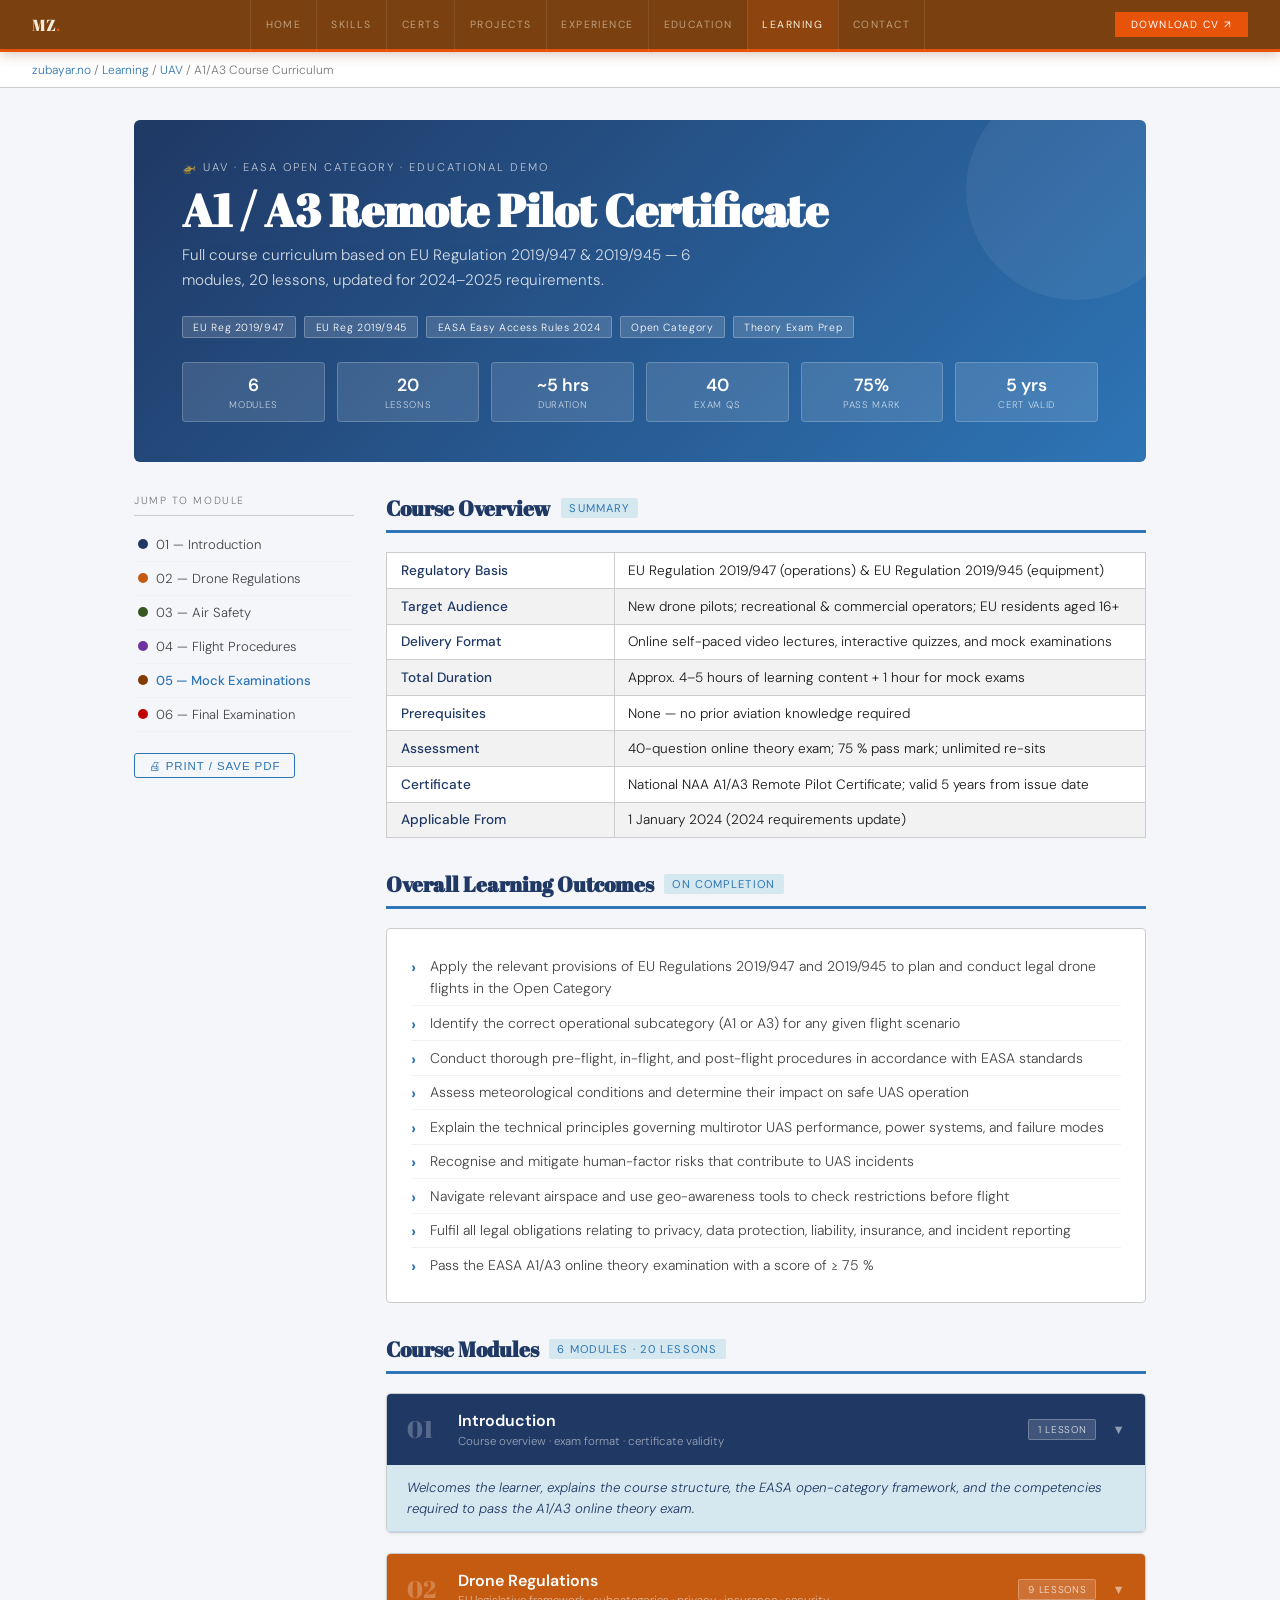
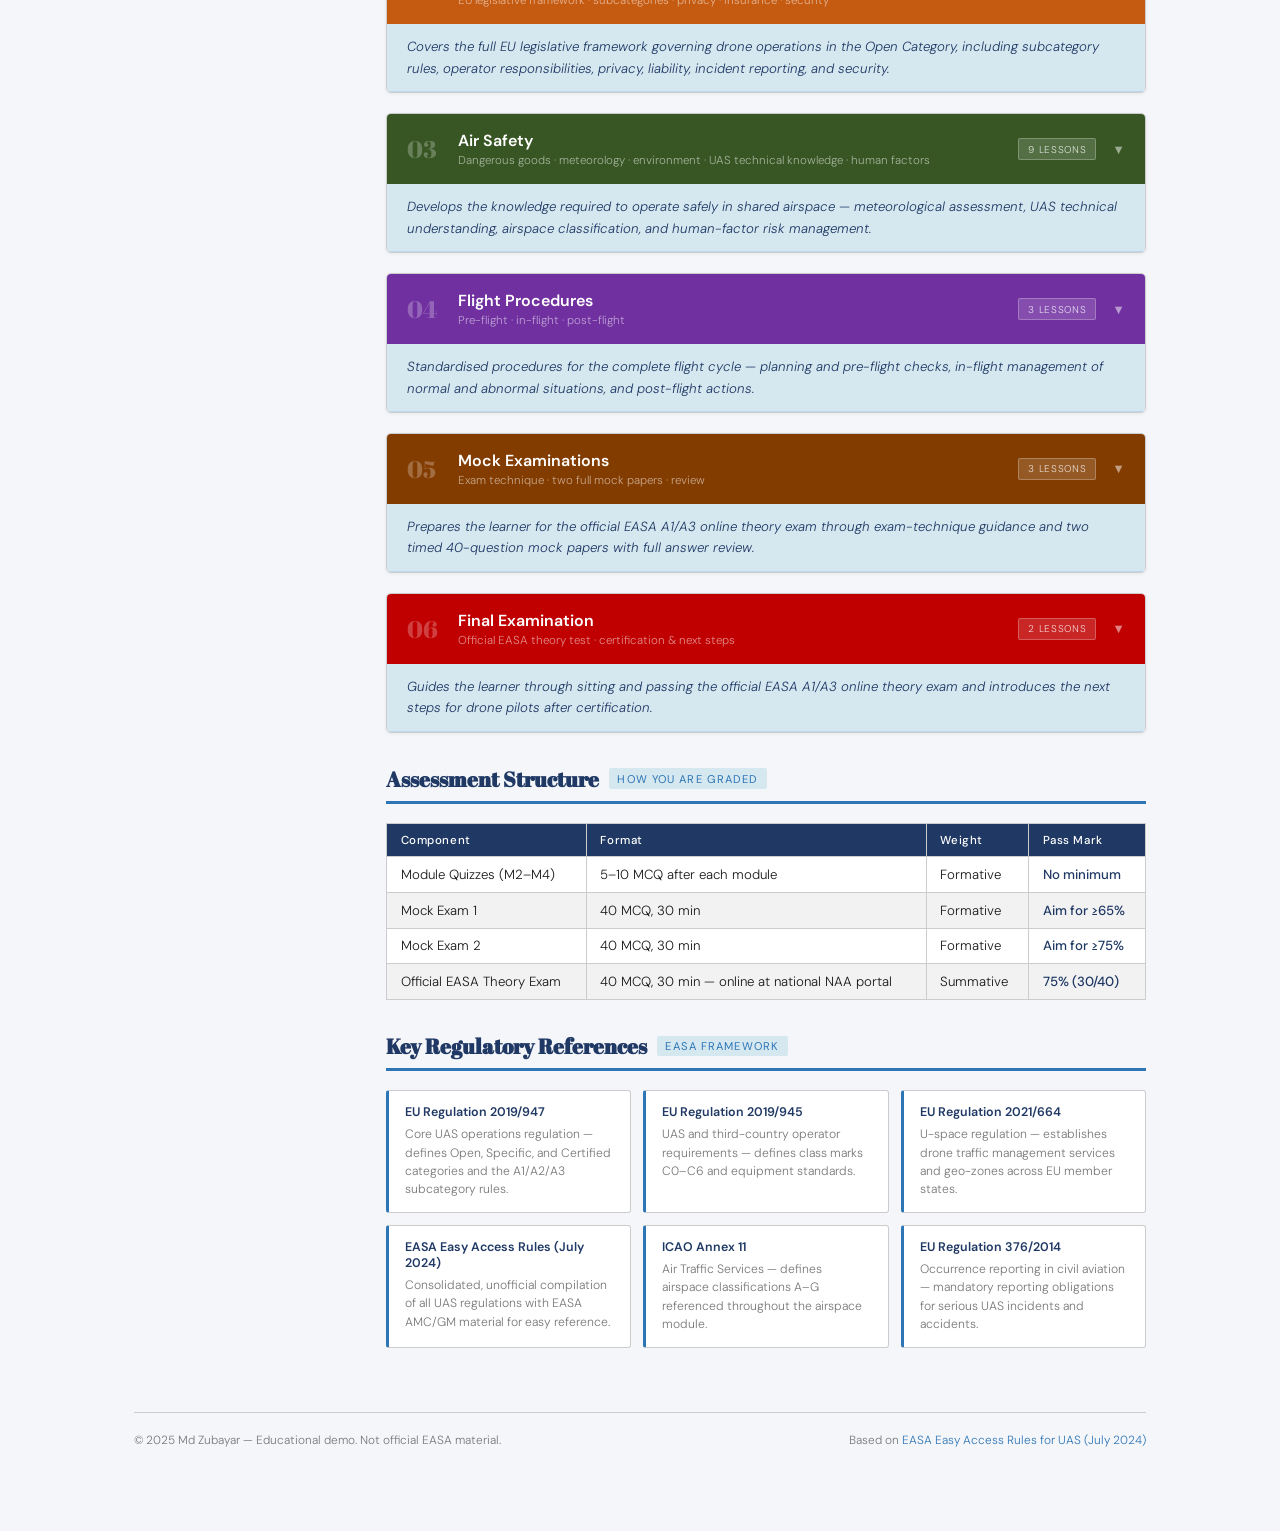
==== commit d4ace3d7: "Fix a1-a3.html: complete modules 4-6, add accordion JavaScript - File was truncated mid-write, cutti" ====
--- a/learning/uav/a1-a3.html
+++ b/learning/uav/a1-a3.html
@@ -655,4 +655,192 @@
             <div class="lesson-detail"><div class="detail-grid">
               <div class="detail-block db-obj"><p class="detail-label">Learning Objectives</p><ul><li>Complete a structured pre-flight checklist covering regulatory, environmental, and equipment items</li><li>Identify site hazards and select a safe take-off and landing area</li></ul></div>
               <div class="detail-block db-top"><p class="detail-label">Key Topics</p><ul><li>Airspace check: geo-zone, NOTAM, ATC permission if required</li><li>Weather: wind speed, gusts, visibility, temperature, precipitation</li><li>Drone inspection: propellers, motors, structural integrity</li><li>Battery: SoC ≥ 80%, no swelling, correct voltage, temp ≥ 10 °C</li><li>GPS lock ≥ 8 satellites · compass calibration on new site</li><li>Emergency plan: identify landing zones, brief second crew member</li><li>Documentation: operator ID displayed, certificate accessible</li></ul></div>
-              <div c+              <div class="detail-block db-ref full"><p class="detail-label">EASA Reference</p><p>EU Reg 2019/947 UAS.OPEN.060 · EASA AMC1 UAS.OPEN.060 · manufacturer checklists</p></div>
+              <div class="detail-block db-note full"><p class="detail-label">Instructor Notes</p><p>Provide a downloadable printable pre-flight checklist PDF as a course resource. Run a timed demonstration of a complete pre-flight in under 5 minutes to show it is practical, not burdensome.</p></div>
+            </div></div></div>
+
+            <div class="lesson"><div class="lesson-header" onclick="toggleLesson(this)"><span class="lesson-num">4.2</span><div class="lesson-title-wrap"><div class="lesson-title">In-Flight Management</div><div class="lesson-type">Video Lecture + Simulation</div></div><span class="lesson-dur">~8 min</span><span class="lesson-chev">▼</span></div>
+            <div class="lesson-detail"><div class="detail-grid">
+              <div class="detail-block db-obj"><p class="detail-label">Learning Objectives</p><ul><li>Apply VLOS scan techniques to maintain situational awareness throughout the flight</li><li>Execute correct responses to common in-flight abnormalities and emergencies</li><li>Manage communications with ATC or air traffic when operating near controlled airspace</li></ul></div>
+              <div class="detail-block db-top"><p class="detail-label">Key Topics</p><ul><li>VLOS best practice: position, scan pattern, visual observers</li><li>Avoiding conflicts with manned aircraft: altitude awareness, see-and-avoid</li><li>Battery monitoring: returning before 30% SoC, landing priority at 15%</li><li>Lost link procedure: know your failsafe before every flight</li><li>Emergency land-outs: selecting safe field, notifying bystanders</li><li>Radio comms near ATZs: phraseology and ATC requests</li><li>Go/no-go decision-making during flight — when to abort early</li></ul></div>
+              <div class="detail-block db-ref full"><p class="detail-label">EASA Reference</p><p>EU Reg 2019/947 UAS.OPEN.060(b),(c),(d) · EASA AMC UAS.OPEN.060 · national AIP (radio phraseology)</p></div>
+              <div class="detail-block db-note full"><p class="detail-label">Instructor Notes</p><p>Use a flight simulator or recorded footage to illustrate lost-link and low-battery scenarios. Emphasise that a drone on RTH still has right-of-way responsibilities — it is NOT autopilot approval to stop watching.</p></div>
+            </div></div></div>
+
+            <div class="lesson"><div class="lesson-header" onclick="toggleLesson(this)"><span class="lesson-num">4.3</span><div class="lesson-title-wrap"><div class="lesson-title">Post-Flight Procedures</div><div class="lesson-type">Video Lecture</div></div><span class="lesson-dur">~3 min</span><span class="lesson-chev">▼</span></div>
+            <div class="lesson-detail"><div class="detail-grid">
+              <div class="detail-block db-obj"><p class="detail-label">Learning Objectives</p><ul><li>Complete a post-flight inspection and log entry in accordance with EASA standards</li><li>Identify defects or incidents that require reporting or maintenance action</li></ul></div>
+              <div class="detail-block db-top"><p class="detail-label">Key Topics</p><ul><li>Post-flight inspection: motors, propellers, body, landing gear, payload</li><li>Battery care: storage charge (50–60% SoC), cooling before storage, cycle logging</li><li>Flight log: date, location, duration, pilot name, aircraft serial, anomalies</li><li>Defect reporting: what triggers a maintenance action vs. continuing to fly</li><li>Incident reporting obligations: serious incidents, accidents to NAA</li><li>Data management: SD card backup, footage review, geo-tag compliance</li></ul></div>
+              <div class="detail-block db-ref full"><p class="detail-label">EASA Reference</p><p>EU Reg 2019/947 UAS.OPEN.060(e),(f) · EU Reg 376/2014 (occurrence reporting) · manufacturer maintenance manual</p></div>
+              <div class="detail-block db-note full"><p class="detail-label">Instructor Notes</p><p>A good flight log habit is the single most valuable professional practice to instil. Share a simple one-page template. Highlight that accurate logs support any insurance claim or NAA inquiry.</p></div>
+            </div></div></div>
+
+          </div>
+        </div><!-- /module 4 -->
+
+        <!-- ── MODULE 5 ── -->
+        <div class="module" id="m5" data-mod="5">
+          <div class="mod-header" onclick="toggleMod(this)">
+            <div class="mod-num">05</div>
+            <div class="mod-title-wrap">
+              <div class="mod-title">Mock Examinations</div>
+              <div class="mod-sub">Exam technique · two full mock papers · review</div>
+            </div>
+            <span class="mod-badge">3 lessons</span>
+            <span class="mod-chevron">▼</span>
+          </div>
+          <div class="mod-overview">Prepares the learner for the official EASA A1/A3 online theory exam through exam-technique guidance and two timed 40-question mock papers with full answer review.</div>
+          <div class="lessons">
+
+            <div class="lesson"><div class="lesson-header" onclick="toggleLesson(this)"><span class="lesson-num">5.1</span><div class="lesson-title-wrap"><div class="lesson-title">Exam Technique &amp; Strategy</div><div class="lesson-type">Video Lecture</div></div><span class="lesson-dur">~5 min</span><span class="lesson-chev">▼</span></div>
+            <div class="lesson-detail"><div class="detail-grid">
+              <div class="detail-block db-obj"><p class="detail-label">Learning Objectives</p><ul><li>Describe the official exam format and navigation interface</li><li>Apply time-management and elimination strategies to MCQ questions</li><li>Identify and avoid common distractor patterns in EASA exam questions</li></ul></div>
+              <div class="detail-block db-top"><p class="detail-label">Key Topics</p><ul><li>Official exam: 40 MCQ, 30 minutes, browser-based at national NAA portal</li><li>Question distribution: Regulations ~40%, Technical ~30%, Human Factors ~15%, Meteorology ~15%</li><li>Strategy: flag and skip, eliminate obviously wrong answers first</li><li>Common distractor patterns: absolute words ("always", "never"), unit traps</li><li>Most-examined topics: subcategory decision matrix, class marks, VLOS limits, IMSAFE</li></ul></div>
+              <div class="detail-block db-ref full"><p class="detail-label">EASA Reference</p><p>EASA A1/A3 Online Theory Test — national NAA exam portals (e.g. Luftfartstilsynet, CAA, ENAC)</p></div>
+              <div class="detail-block db-note full"><p class="detail-label">Instructor Notes</p><p>Walk through the national exam portal interface using a screen recording. Reassure students that questions are not trick questions — the regulation text is the authoritative source. Encourage re-reads of subcategory rules before sitting.</p></div>
+            </div></div></div>
+
+            <div class="lesson"><div class="lesson-header" onclick="toggleLesson(this)"><span class="lesson-num">5.2</span><div class="lesson-title-wrap"><div class="lesson-title">Mock Exam 1</div><div class="lesson-type">Timed Practice Exam</div></div><span class="lesson-dur">~30 min</span><span class="lesson-chev">▼</span></div>
+            <div class="lesson-detail"><div class="detail-grid">
+              <div class="detail-block db-obj"><p class="detail-label">Learning Objectives</p><ul><li>Complete a full 40-question timed mock exam under realistic conditions</li><li>Identify weak topic areas from the results for targeted revision</li></ul></div>
+              <div class="detail-block db-top"><p class="detail-label">Key Topics</p><ul><li>Full 40-question paper covering all syllabus areas</li><li>30-minute time limit mirroring the real exam</li><li>Immediate score and per-question answer reveal on completion</li><li>Topic-area performance breakdown: regulations, technical, HF, met</li></ul></div>
+              <div class="detail-block db-ref full"><p class="detail-label">EASA Reference</p><p>EASA A1/A3 syllabus — all topics · EU Reg 2019/947 · EU Reg 2019/945</p></div>
+              <div class="detail-block db-note full"><p class="detail-label">Instructor Notes</p><p>Enforce the time limit strictly so students experience real exam pressure. Review the five most-missed questions as a group before moving to Mock Exam 2. A score below 65% at this stage warrants targeted module revision.</p></div>
+            </div></div></div>
+
+            <div class="lesson"><div class="lesson-header" onclick="toggleLesson(this)"><span class="lesson-num">5.3</span><div class="lesson-title-wrap"><div class="lesson-title">Mock Exam 2 &amp; Final Review</div><div class="lesson-type">Timed Practice Exam + Review</div></div><span class="lesson-dur">~40 min</span><span class="lesson-chev">▼</span></div>
+            <div class="lesson-detail"><div class="detail-grid">
+              <div class="detail-block db-obj"><p class="detail-label">Learning Objectives</p><ul><li>Achieve a score of ≥75% on Mock Exam 2 as confirmation of readiness</li><li>Consolidate understanding of any remaining weak areas before the real exam</li></ul></div>
+              <div class="detail-block db-top"><p class="detail-label">Key Topics</p><ul><li>Second full 40-question timed paper with different question set</li><li>Post-exam full answer and reference walkthrough</li><li>Final revision summary: top 20 facts to know before exam day</li><li>Practical next steps: booking the official exam at the national NAA portal</li></ul></div>
+              <div class="detail-block db-ref full"><p class="detail-label">EASA Reference</p><p>EASA A1/A3 syllabus — all topics · national NAA exam booking (e.g. luftfartstilsynet.no/droner for Norway)</p></div>
+              <div class="detail-block db-note full"><p class="detail-label">Instructor Notes</p><p>Students who score ≥75% on both mocks statistically pass the real exam on the first attempt. Celebrate the result — motivation matters at this final stage. Walk through the exam booking process step-by-step for the relevant national NAA portal.</p></div>
+            </div></div></div>
+
+          </div>
+        </div><!-- /module 5 -->
+
+        <!-- ── MODULE 6 ── -->
+        <div class="module" id="m6" data-mod="6">
+          <div class="mod-header" onclick="toggleMod(this)">
+            <div class="mod-num">06</div>
+            <div class="mod-title-wrap">
+              <div class="mod-title">Final Examination</div>
+              <div class="mod-sub">Official EASA theory test · certification &amp; next steps</div>
+            </div>
+            <span class="mod-badge">2 lessons</span>
+            <span class="mod-chevron">▼</span>
+          </div>
+          <div class="mod-overview">Guides the learner through sitting and passing the official EASA A1/A3 online theory exam and introduces the next steps for drone pilots after certification.</div>
+          <div class="lessons">
+
+            <div class="lesson"><div class="lesson-header" onclick="toggleLesson(this)"><span class="lesson-num">6.1</span><div class="lesson-title-wrap"><div class="lesson-title">The Official A1/A3 Theory Exam</div><div class="lesson-type">Reference Guide</div></div><span class="lesson-dur">~5 min</span><span class="lesson-chev">▼</span></div>
+            <div class="lesson-detail"><div class="detail-grid">
+              <div class="detail-block db-obj"><p class="detail-label">Learning Objectives</p><ul><li>Describe the official exam procedure and what to expect on the day</li><li>List the steps to register, book, and sit the exam at the national NAA portal</li><li>State what happens if the exam is failed and when re-sits are permitted</li></ul></div>
+              <div class="detail-block db-top"><p class="detail-label">Key Topics</p><ul><li>Official exam: 40 MCQ, 30 min, online via national NAA platform</li><li>No cost in most EU member states (NAA-dependent)</li><li>Identity verification: valid national ID or passport required</li><li>Result: immediate pass/fail notification; certificate issued digitally</li><li>Re-sits: unlimited in most jurisdictions; some impose a 24 h waiting period</li><li>Certificate: issued by national NAA; valid 5 years; renewal requires re-examination</li></ul></div>
+              <div class="detail-block db-ref full"><p class="detail-label">EASA Reference</p><p>EU Reg 2019/947 Art. 4 &amp; UAS.OPEN.020 · national NAA guidance (e.g. Luftfartstilsynet, UK CAA, ENAC, LBA)</p></div>
+              <div class="detail-block db-note full"><p class="detail-label">Instructor Notes</p><p>Provide a jurisdiction-specific link list to the national exam portals for your learner cohort. Remind students to keep a digital or printed copy of their certificate accessible during every flight for inspection.</p></div>
+            </div></div></div>
+
+            <div class="lesson"><div class="lesson-header" onclick="toggleLesson(this)"><span class="lesson-num">6.2</span><div class="lesson-title-wrap"><div class="lesson-title">Next Steps After Certification</div><div class="lesson-type">Guidance Lecture</div></div><span class="lesson-dur">~5 min</span><span class="lesson-chev">▼</span></div>
+            <div class="lesson-detail"><div class="detail-grid">
+              <div class="detail-block db-obj"><p class="detail-label">Learning Objectives</p><ul><li>Identify the additional requirements for A2 operations if planning commercial or closer-to-people flights</li><li>Describe the Specific Category and SORA process for operations beyond Open Category limits</li><li>List recommended resources for continuing professional development as a drone pilot</li></ul></div>
+              <div class="detail-block db-top"><p class="detail-label">Key Topics</p><ul><li>A2 Certificate of Competency (CofC): additional self-study + practical skills training</li><li>Specific Category: SORA risk assessment, Operational Authorisation from NAA</li><li>Certified Category: type-certificated aircraft, Full ATPL-like licensing path</li><li>Staying current: EASA safety publications, NAA newsletters, drone forums</li><li>Insurance renewal: ensure third-party liability cover is renewed annually</li><li>Geo-zone updates: re-check apps before every flight — restrictions change</li></ul></div>
+              <div class="detail-block db-ref full"><p class="detail-label">EASA Reference</p><p>EU Reg 2019/947 Art. 5–6 · EASA SORA methodology · EU Reg 2019/945 Part 16 (Certified Category) · EASA drone safety resources</p></div>
+              <div class="detail-block db-note full"><p class="detail-label">Instructor Notes</p><p>End the course on a positive, forward-looking note. Congratulate students on completing the curriculum. Point them toward national drone pilot communities and the EASA "Drones" portal for ongoing updates.</p></div>
+            </div></div></div>
+
+          </div>
+        </div><!-- /module 6 -->
+
+      </div><!-- /modules -->
+
+      <!-- Assessment -->
+      <h2 class="sec-title">Assessment Structure <span>How you are graded</span></h2>
+      <table class="assess-table">
+        <thead><tr><th>Component</th><th>Format</th><th>Weight</th><th>Pass Mark</th></tr></thead>
+        <tbody>
+          <tr><td>Module Quizzes (M2–M4)</td><td>5–10 MCQ after each module</td><td>Formative</td><td>No minimum</td></tr>
+          <tr><td>Mock Exam 1</td><td>40 MCQ, 30 min</td><td>Formative</td><td>Aim for ≥65%</td></tr>
+          <tr><td>Mock Exam 2</td><td>40 MCQ, 30 min</td><td>Formative</td><td>Aim for ≥75%</td></tr>
+          <tr><td>Official EASA Theory Exam</td><td>40 MCQ, 30 min — online at national NAA portal</td><td>Summative</td><td>75% (30/40)</td></tr>
+        </tbody>
+      </table>
+
+      <!-- Regulatory References -->
+      <h2 class="sec-title">Key Regulatory References <span>EASA framework</span></h2>
+      <div class="reg-grid">
+        <div class="reg-card"><div class="reg-name">EU Regulation 2019/947</div><div class="reg-desc">Core UAS operations regulation — defines Open, Specific, and Certified categories and the A1/A2/A3 subcategory rules.</div></div>
+        <div class="reg-card"><div class="reg-name">EU Regulation 2019/945</div><div class="reg-desc">UAS and third-country operator requirements — defines class marks C0–C6 and equipment standards.</div></div>
+        <div class="reg-card"><div class="reg-name">EU Regulation 2021/664</div><div class="reg-desc">U-space regulation — establishes drone traffic management services and geo-zones across EU member states.</div></div>
+        <div class="reg-card"><div class="reg-name">EASA Easy Access Rules (July 2024)</div><div class="reg-desc">Consolidated, unofficial compilation of all UAS regulations with EASA AMC/GM material for easy reference.</div></div>
+        <div class="reg-card"><div class="reg-name">ICAO Annex 11</div><div class="reg-desc">Air Traffic Services — defines airspace classifications A–G referenced throughout the airspace module.</div></div>
+        <div class="reg-card"><div class="reg-name">EU Regulation 376/2014</div><div class="reg-desc">Occurrence reporting in civil aviation — mandatory reporting obligations for serious UAS incidents and accidents.</div></div>
+      </div>
+
+    </main>
+  </div><!-- /layout -->
+
+  <!-- Footer -->
+  <footer>
+    <span>© 2025 Md Zubayar — Educational demo. Not official EASA material.</span>
+    <span>Based on <a href="https://www.easa.europa.eu/en/domains/civil-drones" target="_blank">EASA Easy Access Rules for UAS (July 2024)</a></span>
+  </footer>
+
+</div><!-- /page -->
+
+<script>
+  // ── Module accordion ──
+  function toggleMod(header) {
+    const mod = header.closest('.module');
+    const wasOpen = mod.classList.contains('open');
+    // Close all
+    document.querySelectorAll('.module.open').forEach(m => m.classList.remove('open'));
+    // Open clicked (unless it was already open)
+    if (!wasOpen) mod.classList.add('open');
+  }
+
+  // ── Lesson accordion ──
+  function toggleLesson(header) {
+    const lesson = header.closest('.lesson');
+    lesson.classList.toggle('open');
+  }
+
+  // ── Sidebar jump ──
+  function jumpTo(id, link) {
+    // Open the module
+    const mod = document.getElementById(id);
+    if (mod && !mod.classList.contains('open')) {
+      document.querySelectorAll('.module.open').forEach(m => m.classList.remove('open'));
+      mod.classList.add('open');
+    }
+    // Scroll to it
+    if (mod) {
+      setTimeout(() => mod.scrollIntoView({ behavior: 'smooth', block: 'start' }), 30);
+    }
+    // Update active state
+    document.querySelectorAll('#sidebarNav a').forEach(a => a.classList.remove('active'));
+    if (link) link.classList.add('active');
+  }
+
+  // ── IntersectionObserver — highlight sidebar as you scroll ──
+  const observer = new IntersectionObserver(entries => {
+    entries.forEach(entry => {
+      if (entry.isIntersecting) {
+        const id = entry.target.id;
+        document.querySelectorAll('#sidebarNav a').forEach(a => a.classList.remove('active'));
+        const link = document.querySelector('#sidebarNav a[data-target="' + id + '"]');
+        if (link) link.classList.add('active');
+      }
+    });
+  }, { rootMargin: '-20% 0px -70% 0px' });
+
+  document.querySelectorAll('.module[id]').forEach(m => observer.observe(m));
+
+  // Add data-target attrs to sidebar links
+  document.querySelectorAll('#sidebarNav a').forEach(a => {
+    const match = a.getAttribute('onclick') && a.getAttribute('onclick').match(/jumpTo\('(m\d+)'/);
+    if (match) a.setAttribute('data-target', match[1]);
+  });
+</script>
+</body>
+</html>
